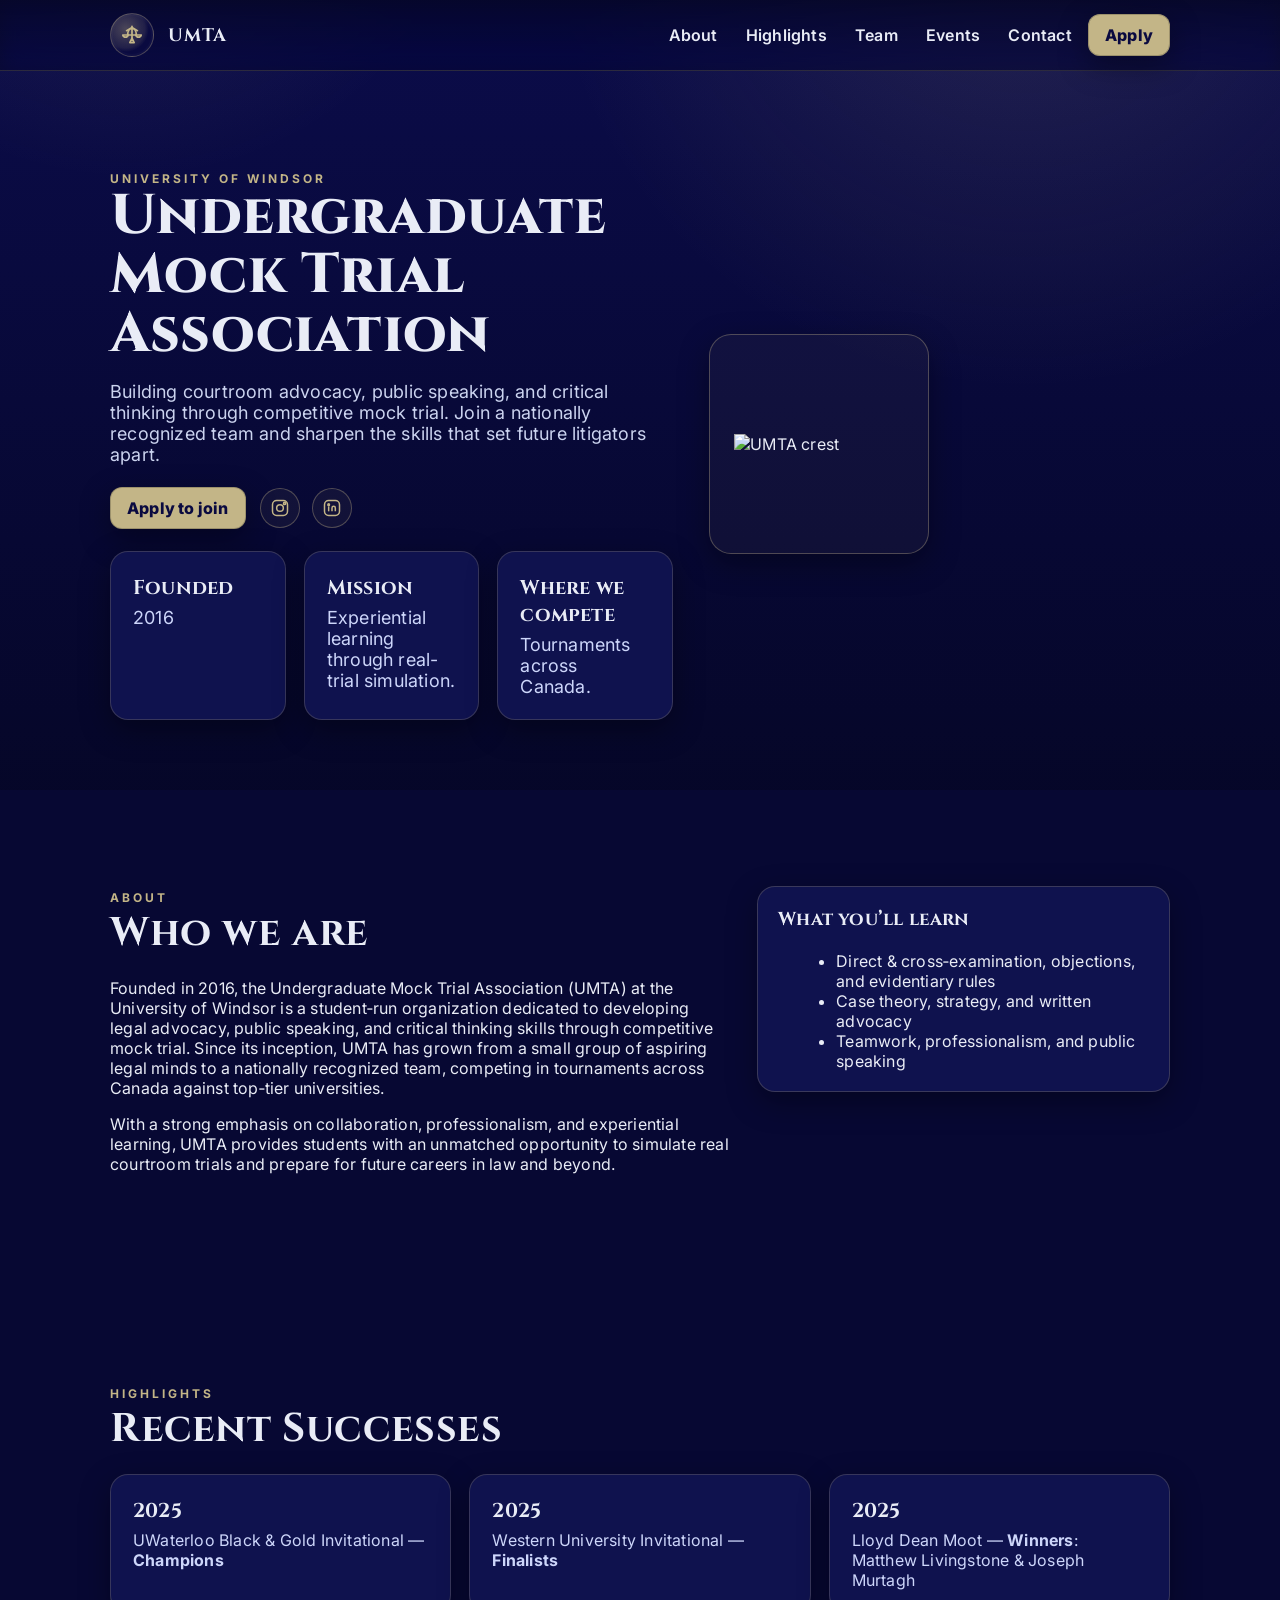
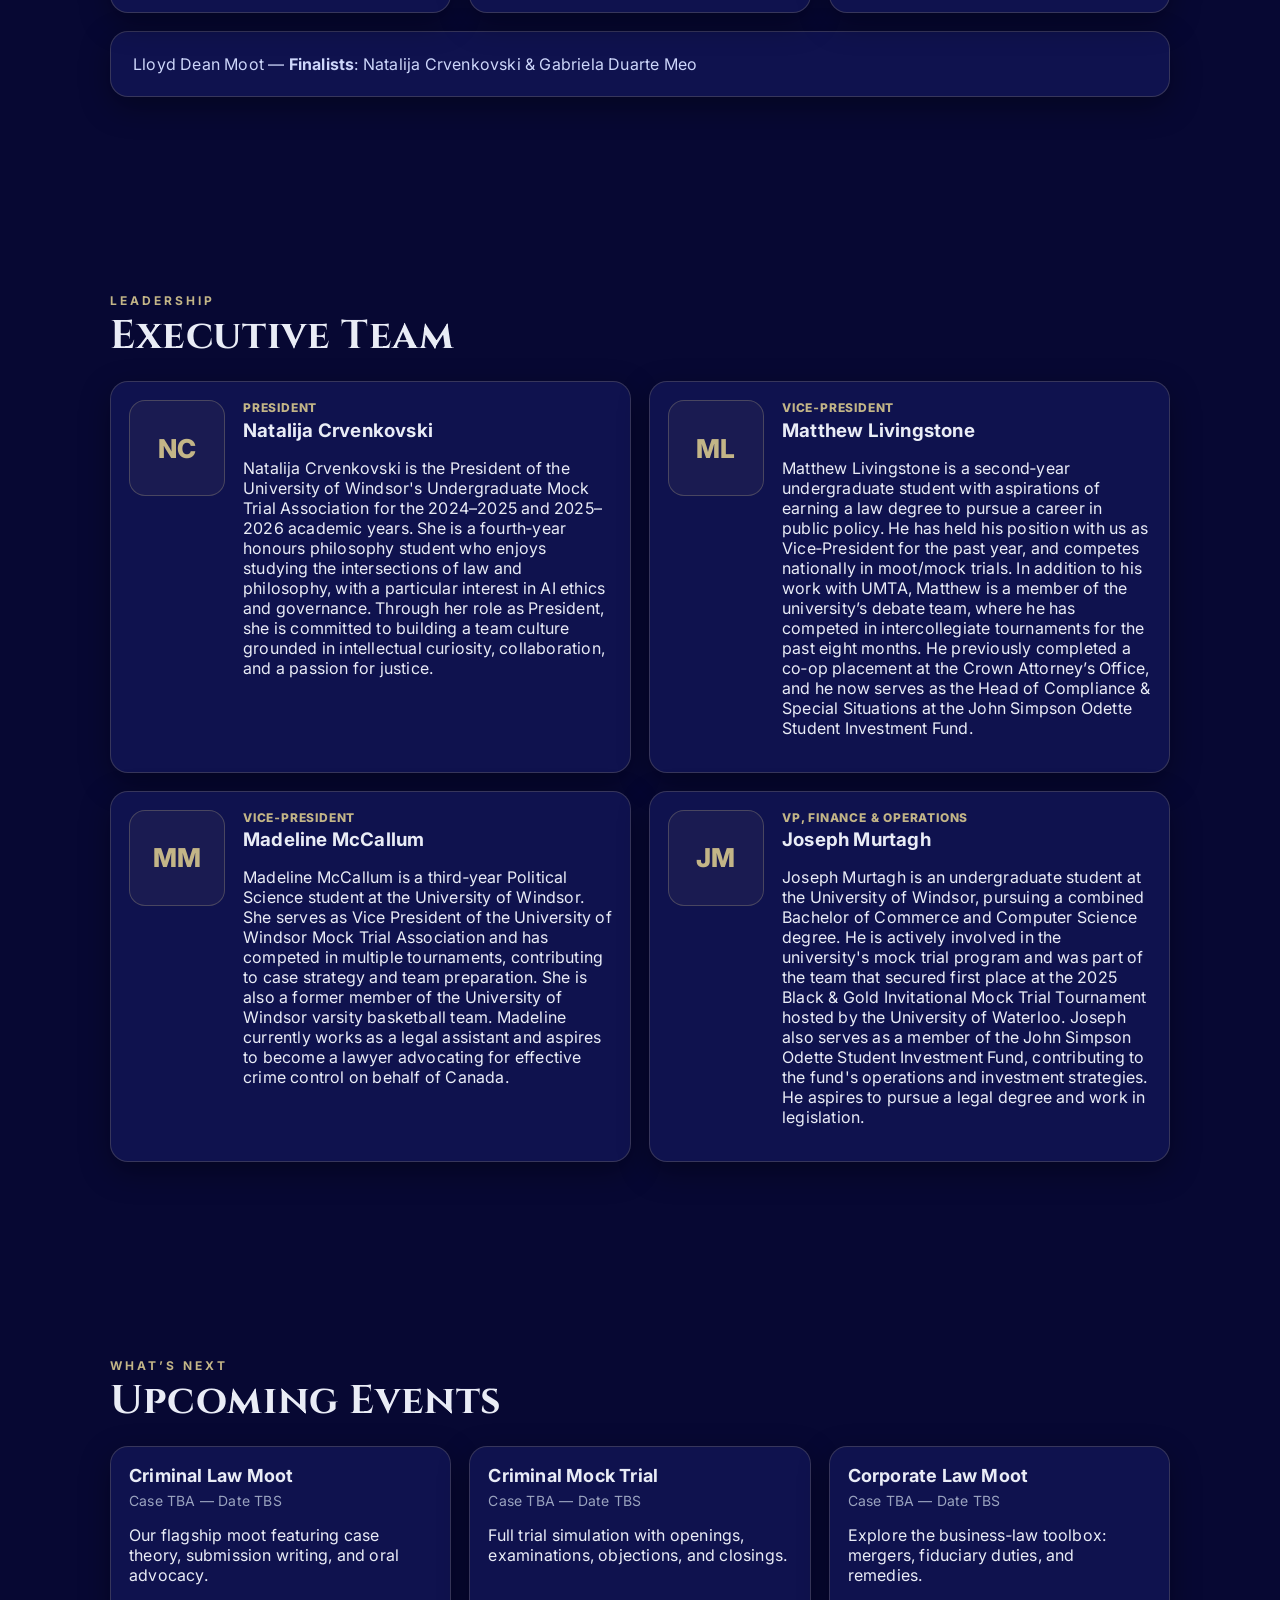
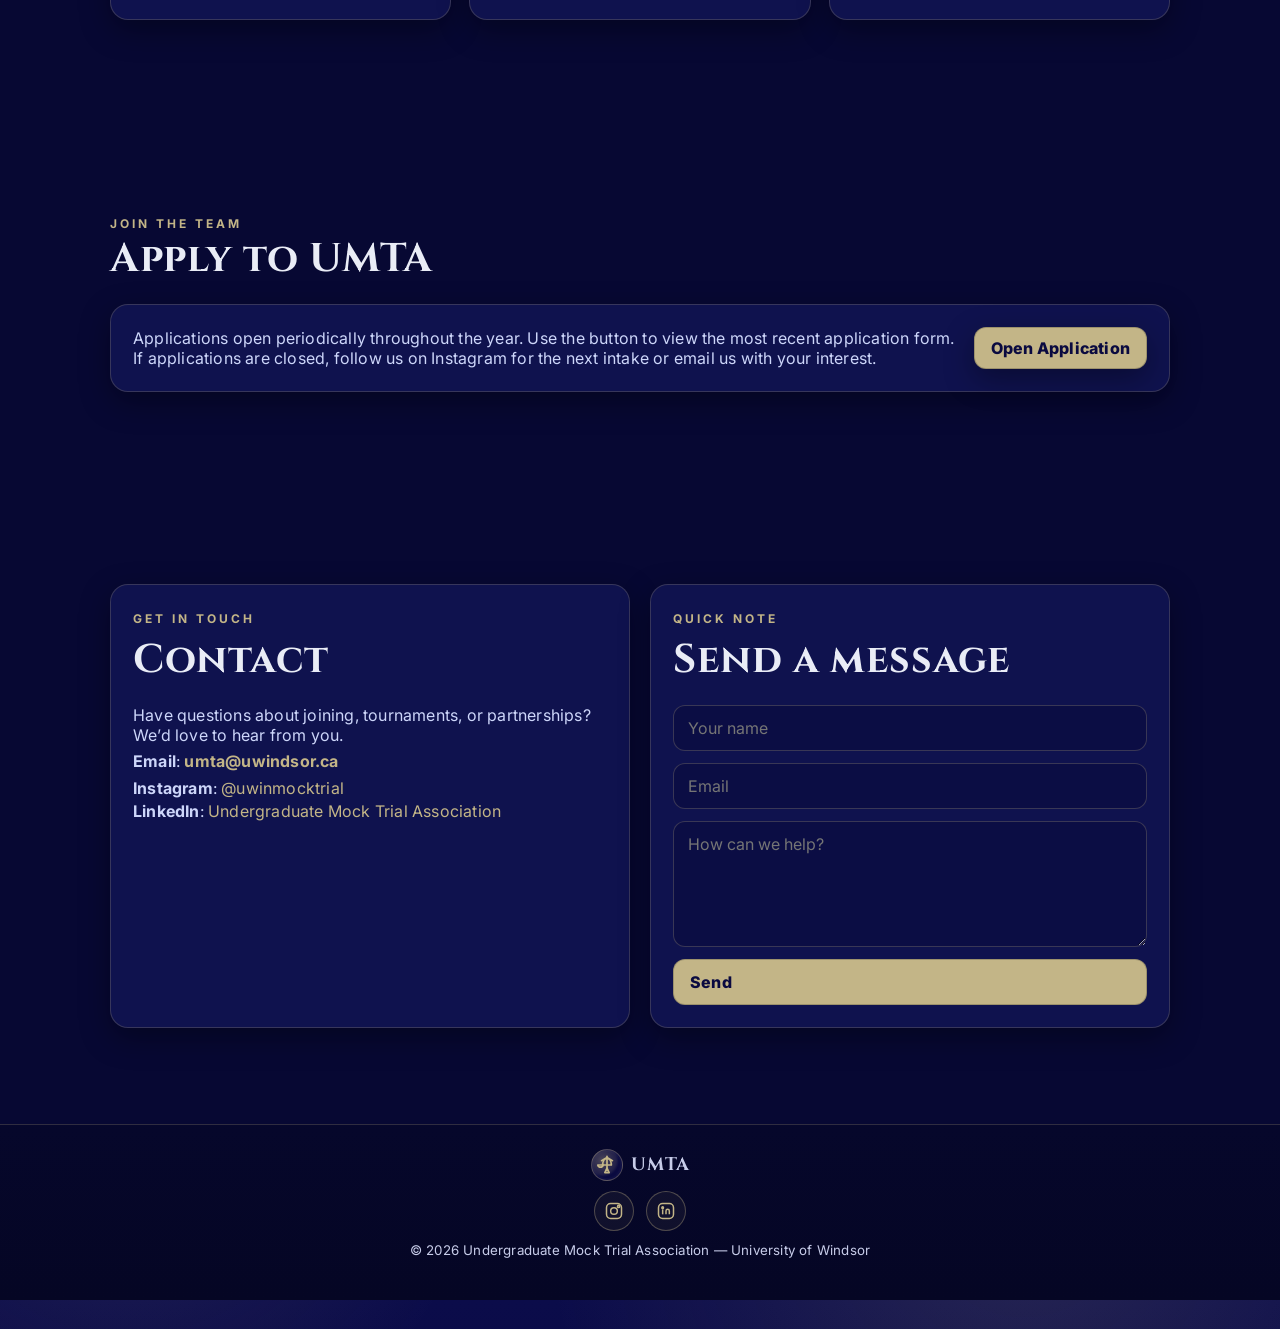
==== UMTA/umta-vercel-site/index.html @ 7da1a2df "Update index.html UPDATE UPDATE APPLICATION URL" ====
<!DOCTYPE html>
<html lang="en">
<head>
  <meta charset="utf-8" />
  <meta name="viewport" content="width=device-width, initial-scale=1" />
  <title>Undergraduate Mock Trial Association — University of Windsor</title>
  <meta name="description" content="UMTA at the University of Windsor — building courtroom advocacy, public speaking, and critical thinking through competitive mock trial." />
  <meta name="theme-color" content="#0a0a40" />
  <link rel="preconnect" href="https://fonts.googleapis.com">
  <link rel="preconnect" href="https://fonts.gstatic.com" crossorigin>
  <link href="https://fonts.googleapis.com/css2?family=Cinzel:wght@400..800&family=Inter:wght@300;400;500;600;700;800&display=swap" rel="stylesheet">
  <style>
    :root{
      --primary: #0a0a40; /* navy */
      --accent:  #c3b587; /* gold */
      --ink: #e9ecf6;     /* near-white text */
      --muted: #9aa3bf;   /* soft slate */
      --card: #0f124e;    /* deep navy for cards */
      --ring: rgba(195,181,135,.45);
      --shadow: 0 10px 30px rgba(0,0,0,.35);
      --radius: 18px;
    }
    *{box-sizing:border-box}
    html,body{height:100%;}
    body{
      margin:0; color:var(--ink); background: radial-gradient(1200px 1200px at 80% -10%, rgba(195,181,135,.15), transparent 40%),
      radial-gradient(800px 800px at 10% -20%, rgba(195,181,135,.12), transparent 45%),
      linear-gradient(180deg, #0b0c4a 0%, #070833 60%, #050624 100%);
      font-family: Inter, system-ui, -apple-system, Segoe UI, Roboto, Helvetica, Arial, "Apple Color Emoji", "Segoe UI Emoji";
      letter-spacing: .2px;
    }
    /* ------ Layout ------ */
    .container{max-width:1100px;margin:0 auto;padding:0 20px}
    .section{padding:96px 0;position:relative}
    .section h2{font-family:Cinzel, serif; font-weight:700; letter-spacing:.6px; margin:0 0 18px; font-size:clamp(28px, 3.2vw, 40px)}
    .eyebrow{color:var(--accent); text-transform:uppercase; letter-spacing:3px; font-size:12px; font-weight:700}

    /* ------ Header ------ */
    header{position:sticky; top:0; z-index:40; backdrop-filter:saturate(180%) blur(10px);
      background:linear-gradient(180deg, rgba(5,6,36,.88), rgba(5,6,36,.60)); border-bottom:1px solid rgba(195,181,135,.2)}
    .nav{display:flex; align-items:center; justify-content:space-between; height:70px}
    .brand{display:flex; align-items:center; gap:14px; text-decoration:none; color:var(--ink)}
    .brand .crest{width:44px;height:44px;border-radius:999px;display:grid;place-items:center; background:radial-gradient(circle at 35% 35%, rgba(195,181,135,.35), rgba(195,181,135,.12) 50%, transparent 60%), var(--primary); border:1px solid rgba(195,181,135,.35); box-shadow:inset 0 0 0 2px rgba(255,255,255,.02)}
    .brand .crest svg{width:26px;height:26px}
    .brand b{font-family:Cinzel, serif; font-size:18px; letter-spacing:1px}
    nav a{color:var(--ink); text-decoration:none; padding:10px 12px; border-radius:10px; font-weight:600}
    nav a:hover{background:rgba(195,181,135,.10)}
    .cta{background:var(--accent); color:#0a0a40; padding:10px 16px; border-radius:12px; font-weight:800; box-shadow:var(--shadow); border:1px solid rgba(0,0,0,.2)}
    .cta:hover{filter:brightness(1.05)}

    /* ------ Hero ------ */
    .hero{padding:96px 0 70px; position:relative; overflow:hidden}
    .hero .grid{display:grid; grid-template-columns: 1.1fr .9fr; gap:36px; align-items:center}
    .hero h1{font-family:Cinzel, serif; font-weight:800; line-height:1.05; font-size:clamp(34px, 5vw, 56px); margin:0 0 10px}
    .hero p{color:#cbd3ef; font-size:18px}
    .hero .actions{display:flex; gap:14px; margin-top:22px; flex-wrap:wrap}
    .hero .badge{display:inline-flex; align-items:center; gap:10px; padding:8px 12px; border:1px solid rgba(195,181,135,.35); border-radius:999px; background:rgba(195,181,135,.06)}
    .hero .logo{width:220px; aspect-ratio:1/1; border-radius:22px; border:1px solid rgba(195,181,135,.35); background:rgba(195,181,135,.05); display:grid;place-items:center; box-shadow:var(--shadow)}
    .hero .logo img{width:78%; height:auto; display:block}

    /* ------ Cards / Utilities ------ */
    .cards{display:grid; grid-template-columns:repeat(3,1fr); gap:18px}
    .card{background: var(--card); border:1px solid rgba(195,181,135,.22); border-radius:var(--radius); padding:22px; box-shadow: var(--shadow);}
    .card h3{font-family:Cinzel, serif; margin:0 0 6px; font-size:20px}
    .card p{margin:0; color:#cdd6fa}

    /* ------ About ------ */
    .about{display:grid; grid-template-columns:1.2fr .8fr; gap:28px; align-items:start}
    .about .panel{background: var(--card); border:1px solid rgba(195,181,135,.24); border-radius:var(--radius); padding:20px; box-shadow: var(--shadow);}
    .about ul{margin:12px 0 0 18px}

    /* ------ Team ------ */
    .team-grid{display:grid; grid-template-columns:repeat(2, 1fr); gap:18px}
    .person{display:grid; grid-template-columns:96px 1fr; gap:18px; background: var(--card); border:1px solid rgba(195,181,135,.22); border-radius:var(--radius); padding:18px; box-shadow: var(--shadow);}
    .avatar{width:96px;height:96px;border-radius:16px; display:grid; place-items:center; background:rgba(195,181,135,.06); border:1px solid rgba(195,181,135,.28)}
    .avatar span{font-weight:800; font-size:26px; color:var(--accent)}
    .role{color:var(--accent); font-weight:800; letter-spacing:.8px; text-transform:uppercase; font-size:12px}

    /* ------ Events ------ */
    .events-grid{display:grid; grid-template-columns:repeat(3,1fr); gap:18px}
    .event{border:1px solid rgba(195,181,135,.22); border-radius:var(--radius); padding:18px; background: var(--card); box-shadow: var(--shadow);}
    .event h4{margin:0 0 6px; font-size:18px}
    .event .when{color:var(--muted); font-size:14px}

    /* ------ Contact / Footer ------ */
    .contact-card{display:grid; grid-template-columns: 1fr 1fr; gap:20px}
    form{display:grid; gap:12px}
    input, textarea{background:#0b0d44; color:var(--ink); border:1px solid rgba(195,181,135,.25); border-radius:12px; padding:12px 14px; font:inherit}
    input:focus, textarea:focus{outline:none; box-shadow:0 0 0 4px var(--ring)}
    button{all:unset; display:inline-block; padding:12px 16px; background:var(--accent); color:#0a0a40; border-radius:12px; font-weight:800; cursor:pointer; border:1px solid rgba(0,0,0,.2)}
    button:hover{filter:brightness(1.07)}

    footer{border-top:1px solid rgba(195,181,135,.22); padding:24px 0 70px; color:#c7cce9; text-align:center}

    /* ------ Helpers ------ */
    .fade-in{opacity:0; transform:translateY(10px); transition:.7s ease}
    .fade-in.show{opacity:1; transform:none}

    /* ------ Responsive ------ */
    @media (max-width: 980px){
      .hero .grid{grid-template-columns:1fr}
      .about{grid-template-columns:1fr}
      .cards{grid-template-columns:1fr}
      .team-grid{grid-template-columns:1fr}
      .events-grid{grid-template-columns:1fr}
      .contact-card{grid-template-columns:1fr}
    }
    /* --- Section background unification to prevent banding behind headings --- */
    .section{scroll-margin-top:90px}
    .section::before{content:""; position:absolute; inset:0; background:#070833; opacity:1}
    .section > .container{position:relative; z-index:1}
  /* Global link style (avoid default blue) */
    a{ color: var(--accent); text-decoration:none }
    a:hover{ text-decoration:underline; text-decoration-color: rgba(195,181,135,.6) }
    /* Social icons */
    .social{ display:flex; gap:12px; align-items:center }
    .social .icon{ width:40px; height:40px; border-radius:999px; display:grid; place-items:center; border:1px solid rgba(195,181,135,.35); background:rgba(195,181,135,.06); color: var(--accent) }
    .social .icon:hover{ background:rgba(195,181,135,.12) }
    .social .icon svg{ width:20px; height:20px; stroke:var(--accent); fill:none; stroke-width:1.8 }
</style>
</head>
<body>
  <!-- Header -->
  <header>
    <div class="container nav">
      <a class="brand" href="#home" aria-label="UMTA home">
        <div class="crest" aria-hidden="true">
          <!-- Minimal inline mark -->
          <svg viewBox="0 0 24 24" fill="none" stroke="var(--accent)" stroke-width="1.6" stroke-linecap="round" stroke-linejoin="round" role="img" aria-label="Scales of justice">
            <path d="M12 4v11m0-9c4 0 4 6 4 6H8s0-6 4-6Z" fill="none"/>
            <path d="M6 14c1.2 0 2.2-.8 2.5-2H3.5c.3 1.2 1.3 2 2.5 2Zm12 0c1.2 0 2.2-.8 2.5-2h-5c.3 1.2 1.3 2 2.5 2Z"/>
            <path d="M7 8l5-3 5 3M12 15l-2 4h4l-2-4Z"/>
          </svg>
        </div>
        <b>UMTA</b>
      </a>
      <nav aria-label="Primary navigation">
        <a href="#about">About</a>
        <a href="#highlights">Highlights</a>
        <a href="#team">Team</a>
        <a href="#events">Events</a>
        <a href="#contact">Contact</a>
        <a class="cta" href="#apply">Apply</a>
      </nav>
    </div>
  </header>

  <!-- Hero -->
  <main id="home" class="hero">
    <div class="container grid">
      <div>
        <span class="eyebrow">University of Windsor</span>
        <h1>Undergraduate Mock Trial Association</h1>
        <p>Building courtroom advocacy, public speaking, and critical thinking through competitive mock trial. Join a nationally recognized team and sharpen the skills that set future litigators apart.</p>
        <div class="actions">
          <a class="cta" href="#apply">Apply to join</a>
          <div class="social" aria-label="UMTA social media">
            <a class="icon" href="https://www.instagram.com/uwinmocktrial?utm_source=ig_web_button_share_sheet&amp;igsh=MTA0eTN5YjE0anYzYw==" target="_blank" rel="noopener" aria-label="Instagram">
              <svg viewBox="0 0 24 24" aria-hidden="true"><rect x="3" y="3" width="18" height="18" rx="5"/><circle cx="12" cy="12" r="4"/><circle cx="17.5" cy="6.5" r="1.3"/></svg>
            </a>
            <a class="icon icon--li" href="https://www.linkedin.com/company/undergraduate-mock-trial-association/?viewAsMember=true" target="_blank" rel="noopener" aria-label="LinkedIn">
              <svg viewBox="0 0 24 24" aria-hidden="true" role="img">
                <rect x="3" y="3" width="18" height="18" rx="5"/>
                <circle cx="8" cy="8" r="1"/>
                <line x1="8" y1="10" x2="8" y2="16"/>
                <path d="M12 16v-4a2 2 0 0 1 4 0v4"/>
              </svg>
            </a>
          </div>
        </div>
        <div class="cards" style="margin-top:22px">
          <div class="card"><h3>Founded</h3><p>2016</p></div>
          <div class="card"><h3>Mission</h3><p>Experiential learning through real-trial simulation.</p></div>
          <div class="card"><h3>Where we compete</h3><p>Tournaments across Canada.</p></div>
        </div>
      </div>
      <div class="logo">
        <!-- Swap this placeholder with your official primary logo if desired -->
        <!-- Example: <img src="umta-logo.png" alt="UMTA crest"> -->
        <img alt="UMTA crest" img src="data:images/UMTAPrimaryLogo,%3Csvg xmlns='http://www.w3.org/2000/svg' viewBox='0 0 256 256'%3E%3Crect width='256' height='256' rx='28' fill='%230a0a40'/%3E%3Ccircle cx='128' cy='128' r='100' fill='none' stroke='%23c3b587' stroke-width='8'/%3E%3Ctext x='128' y='150' text-anchor='middle' font-family='Cinzel, serif' font-size='84' fill='%23c3b587'%3E⚖%3C/text%3E%3C/svg%3E"/>
      </div>
    </div>
  </main>

  <!-- About -->
  <section id="about" class="section">
    <div class="container about">
      <div>
        <span class="eyebrow">About</span>
        <h2>Who we are</h2>
        <p>Founded in 2016, the Undergraduate Mock Trial Association (UMTA) at the University of Windsor is a student‑run organization dedicated to developing legal advocacy, public speaking, and critical thinking skills through competitive mock trial. Since its inception, UMTA has grown from a small group of aspiring legal minds to a nationally recognized team, competing in tournaments across Canada against top‑tier universities.</p>
        <p>With a strong emphasis on collaboration, professionalism, and experiential learning, UMTA provides students with an unmatched opportunity to simulate real courtroom trials and prepare for future careers in law and beyond.</p>
      </div>
      <aside class="panel">
        <h3 style="font-family:Cinzel,serif;margin-top:0">What you’ll learn</h3>
        <ul>
          <li>Direct & cross‑examination, objections, and evidentiary rules</li>
          <li>Case theory, strategy, and written advocacy</li>
          <li>Teamwork, professionalism, and public speaking</li>
        </ul>
      </aside>
    </div>
  </section>

  <!-- Highlights -->
  <section id="highlights" class="section">
    <div class="container">
      <span class="eyebrow">Highlights</span>
      <h2>Recent Successes</h2>
      <div class="cards">
        <div class="card"><h3>2025</h3><p>UWaterloo Black & Gold Invitational — <b>Champions</b></p></div>
        <div class="card"><h3>2025</h3><p>Western University Invitational — <b>Finalists</b></p></div>
        <div class="card"><h3>2025</h3><p>Lloyd Dean Moot — <b>Winners</b>: Matthew Livingstone &amp; Joseph Murtagh</p></div>
      </div>
      <div class="card" style="margin-top:18px">
        <p style="margin:0">Lloyd Dean Moot — <b>Finalists</b>: Natalija Crvenkovski &amp; Gabriela Duarte Meo</p>
      </div>
    </div>
  </section>

  <!-- Team -->
  <section id="team" class="section">
    <div class="container">
      <span class="eyebrow">Leadership</span>
      <h2>Executive Team</h2>
      <div class="team-grid">
        <article class="person fade-in">
          <div class="avatar" aria-hidden="true"><span>NC</span></div>
          <div>
            <div class="role">President</div>
            <h3 style="margin:.2rem 0 .4rem">Natalija Crvenkovski</h3>
            <p>Natalija Crvenkovski is the President of the University of Windsor's Undergraduate Mock Trial Association for the 2024–2025 and 2025–2026 academic years. She is a fourth‑year honours philosophy student who enjoys studying the intersections of law and philosophy, with a particular interest in AI ethics and governance. Through her role as President, she is committed to building a team culture grounded in intellectual curiosity, collaboration, and a passion for justice.</p>
          </div>
        </article>

        <article class="person fade-in">
          <div class="avatar" aria-hidden="true"><span>ML</span></div>
          <div>
            <div class="role">Vice‑President</div>
            <h3 style="margin:.2rem 0 .4rem">Matthew Livingstone</h3>
            <p>Matthew Livingstone is a second‑year undergraduate student with aspirations of earning a law degree to pursue a career in public policy. He has held his position with us as Vice‑President for the past year, and competes nationally in moot/mock trials. In addition to his work with UMTA, Matthew is a member of the university’s debate team, where he has competed in intercollegiate tournaments for the past eight months. He previously completed a co‑op placement at the Crown Attorney’s Office, and he now serves as the Head of Compliance &amp; Special Situations at the John Simpson Odette Student Investment Fund.</p>
          </div>
        </article>

        <article class="person fade-in">
          <div class="avatar" aria-hidden="true"><span>MM</span></div>
          <div>
            <div class="role">Vice‑President</div>
            <h3 style="margin:.2rem 0 .4rem">Madeline McCallum</h3>
            <p>Madeline McCallum is a third‑year Political Science student at the University of Windsor. She serves as Vice President of the University of Windsor Mock Trial Association and has competed in multiple tournaments, contributing to case strategy and team preparation. She is also a former member of the University of Windsor varsity basketball team. Madeline currently works as a legal assistant and aspires to become a lawyer advocating for effective crime control on behalf of Canada.</p>
          </div>
        </article>

        <article class="person fade-in">
          <div class="avatar" aria-hidden="true"><span>JM</span></div>
          <div>
            <div class="role">VP, Finance &amp; Operations</div>
            <h3 style="margin:.2rem 0 .4rem">Joseph Murtagh</h3>
            <p>Joseph Murtagh is an undergraduate student at the University of Windsor, pursuing a combined Bachelor of Commerce and Computer Science degree. He is actively involved in the university's mock trial program and was part of the team that secured first place at the 2025 Black &amp; Gold Invitational Mock Trial Tournament hosted by the University of Waterloo. Joseph also serves as a member of the John Simpson Odette Student Investment Fund, contributing to the fund's operations and investment strategies. He aspires to pursue a legal degree and work in legislation.</p>
          </div>
        </article>
      </div>
    </div>
  </section>
    

  <!-- Events -->
  <section id="events" class="section">
    <div class="container">
      <span class="eyebrow">What’s next</span>
      <h2>Upcoming Events</h2>
      <div class="events-grid">
        <div class="event fade-in">
          <h4>Criminal Law Moot</h4>
          <div class="when">Case TBA — Date TBS</div>
          <p>Our flagship moot featuring case theory, submission writing, and oral advocacy.</p>
        </div>
        <div class="event fade-in">
          <h4>Criminal Mock Trial</h4>
          <div class="when">Case TBA — Date TBS</div>
          <p>Full trial simulation with openings, examinations, objections, and closings.</p>
        </div>
        <div class="event fade-in">
          <h4>Corporate Law Moot</h4>
          <div class="when">Case TBA — Date TBS</div>
          <p>Explore the business‑law toolbox: mergers, fiduciary duties, and remedies.</p>
        </div>
      </div>
    </div>
  </section>

  <!-- Apply -->
  <section id="apply" class="section">
    <div class="container">
      <span class="eyebrow">Join the team</span>
      <h2>Apply to UMTA</h2>
      <div class="card" style="display:grid; grid-template-columns: 1fr auto; gap:18px; align-items:center">
        <p style="margin:0">Applications open periodically throughout the year. Use the button to view the most recent application form. If applications are closed, follow us on Instagram for the next intake or email us with your interest.</p>
        <a class="cta" href="https://forms.office.com/r/MvbTHTd0xf" target="_blank" rel="noopener">Open Application</a>
      </div>
    </div>
  </section>

  <!-- Contact -->
  <section id="contact" class="section">
    <div class="container contact-card">
      <div class="card">
        <span class="eyebrow">Get in touch</span>
        <h2 style="margin-top:6px">Contact</h2>
        <p style="margin-top:0">Have questions about joining, tournaments, or partnerships? We’d love to hear from you.</p>
        <p style="margin:.4rem 0 0"><b>Email</b>: <a href="mailto:umta@uwindsor.ca" style="color:var(--accent); font-weight:700">umta@uwindsor.ca</a></p>
        <p style="margin:.4rem 0 0"><b>Instagram</b>: <a href="https://www.instagram.com/uwinmocktrial?utm_source=ig_web_button_share_sheet&amp;igsh=MTA0eTN5YjE0anYzYw==" target="_blank" rel="noopener">@uwinmocktrial</a></p>
        <p style="margin:.2rem 0 0"><b>LinkedIn</b>: <a href="https://www.linkedin.com/company/undergraduate-mock-trial-association/?viewAsMember=true" target="_blank" rel="noopener">Undergraduate Mock Trial Association</a></p>
      </div>
      <div class="card">
        <span class="eyebrow">Quick note</span>
        <h2 style="margin-top:6px">Send a message</h2>
        <form action="mailto:umta@uwindsor.ca" method="post" enctype="text/plain">
          <input required name="name" placeholder="Your name" />
          <input required name="email" placeholder="Email" type="email" />
          <textarea name="message" rows="5" placeholder="How can we help?"></textarea>
          <button type="submit">Send</button>
        </form>
      </div>
    </div>
  </section>

  <footer>
    <div class="container">
      <div style="display:flex; align-items:center; justify-content:center; gap:10px; margin-bottom:10px">
        <div class="brand" style="gap:8px; text-decoration:none; color:inherit">
          <div class="crest" aria-hidden="true" style="width:32px;height:32px"><svg viewBox="0 0 24 24" fill="none" stroke="var(--accent)" stroke-width="1.6" stroke-linecap="round" stroke-linejoin="round"><path d="M12 4v11m0-9c4 0 4 6 4 6H8s0-6 4-6Z"/><path d="M6 14c1.2 0 2.2-.8 2.5-2H3.5c.3 1.2 1.3 2 2.5 2Z"/><path d="M7 8l5-3 5 3M12 15l-2 4h4l-2-4Z"/></svg></div>
          <b>UMTA</b>
        </div>
      </div>
      <div class="social" style="justify-content:center; margin-bottom:8px">
        <a class="icon" href="https://www.instagram.com/uwinmocktrial?utm_source=ig_web_button_share_sheet&amp;igsh=MTA0eTN5YjE0anYzYw==" target="_blank" rel="noopener" aria-label="Instagram">
          <svg viewBox="0 0 24 24" aria-hidden="true"><rect x="3" y="3" width="18" height="18" rx="5"/><circle cx="12" cy="12" r="4"/><circle cx="17.5" cy="6.5" r="1.3"/></svg>
        </a>
        <a class="icon icon--li" href="https://www.linkedin.com/company/undergraduate-mock-trial-association/?viewAsMember=true" target="_blank" rel="noopener" aria-label="LinkedIn">
              <svg viewBox="0 0 24 24" aria-hidden="true" role="img">
                <rect x="3" y="3" width="18" height="18" rx="5"/>
                <circle cx="8" cy="8" r="1"/>
                <line x1="8" y1="10" x2="8" y2="16"/>
                <path d="M12 16v-4a2 2 0 0 1 4 0v4"/>
              </svg>
            </a>
      </div>
      <small>© <span id="year"></span> Undergraduate Mock Trial Association — University of Windsor</small>
    </div>
  </footer>

  <script>
    // reveal on scroll
    const observer = new IntersectionObserver((entries)=>{
      entries.forEach(e=>{ if(e.isIntersecting) e.target.classList.add('show'); })
    }, {threshold:.2});
    document.querySelectorAll('.fade-in').forEach(el=>observer.observe(el));
    // year
    document.getElementById('year').textContent = new Date().getFullYear();
  </script>
</body>
</html>
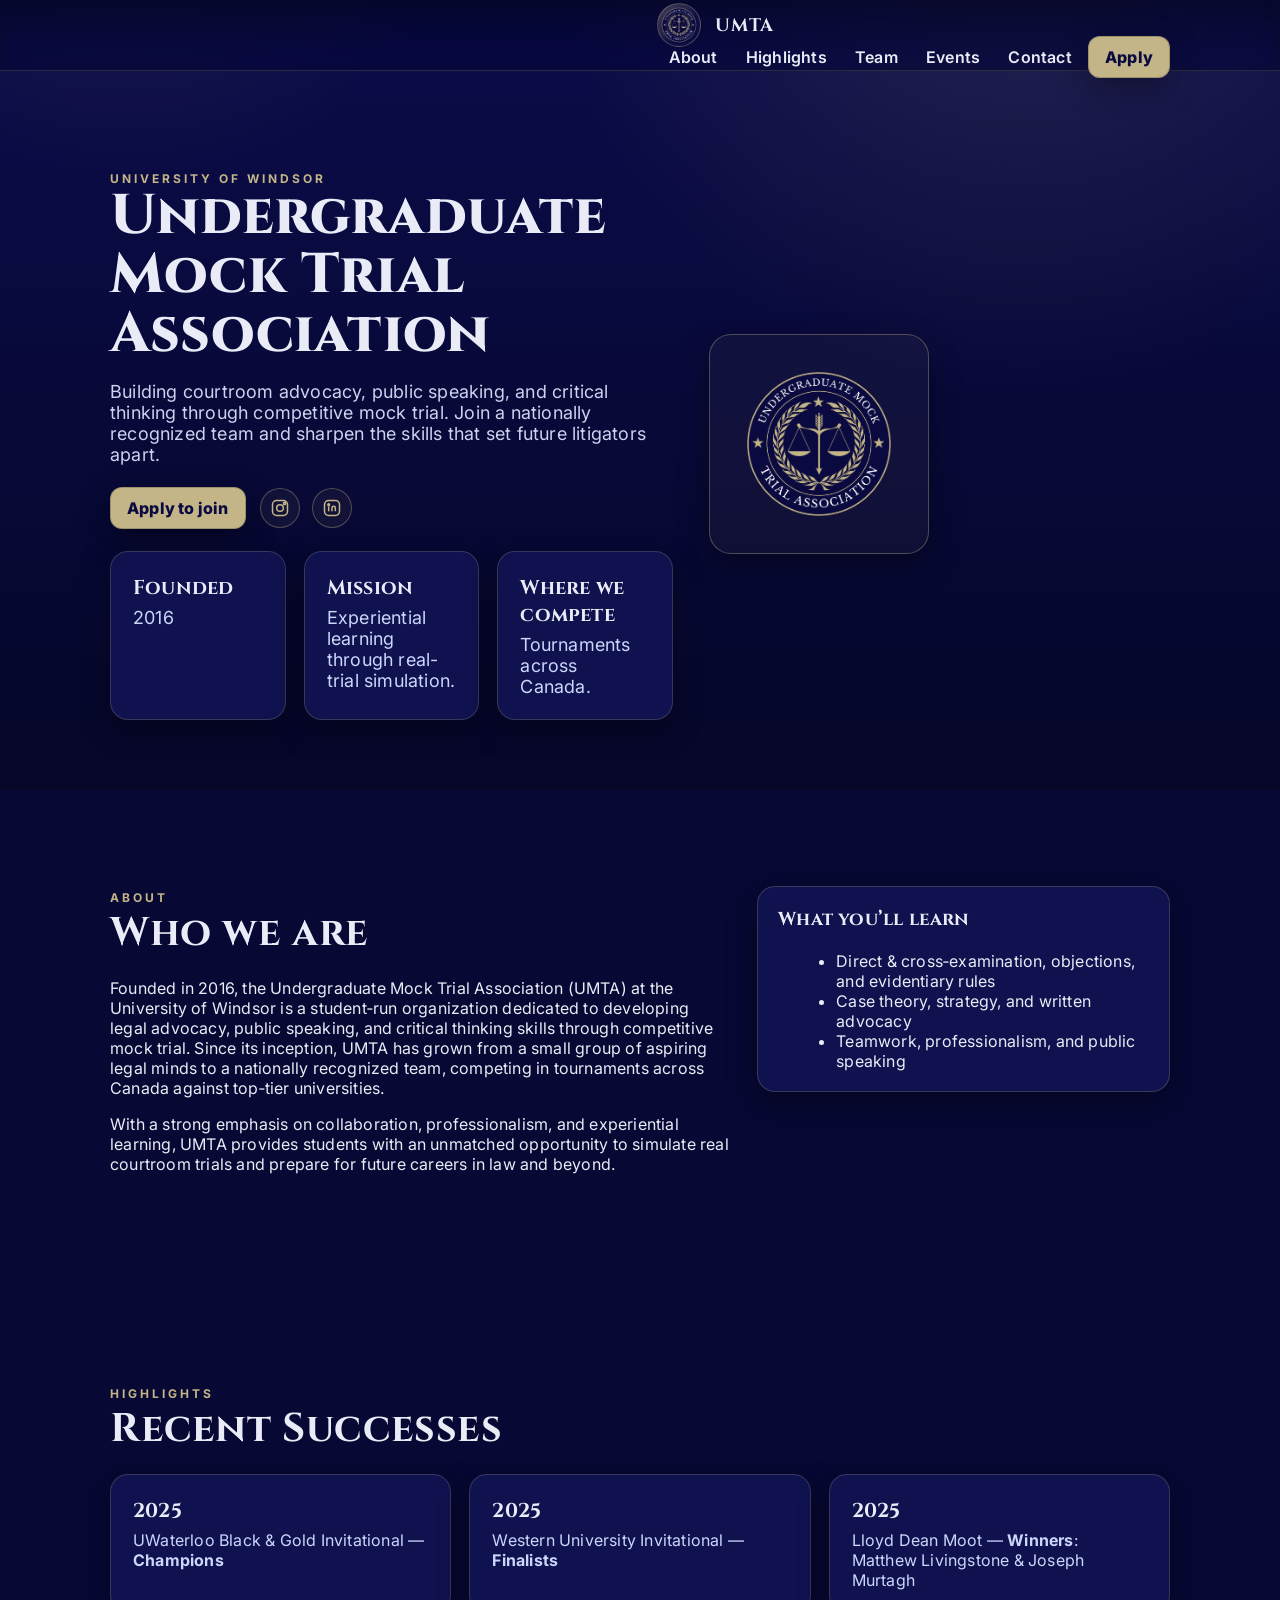
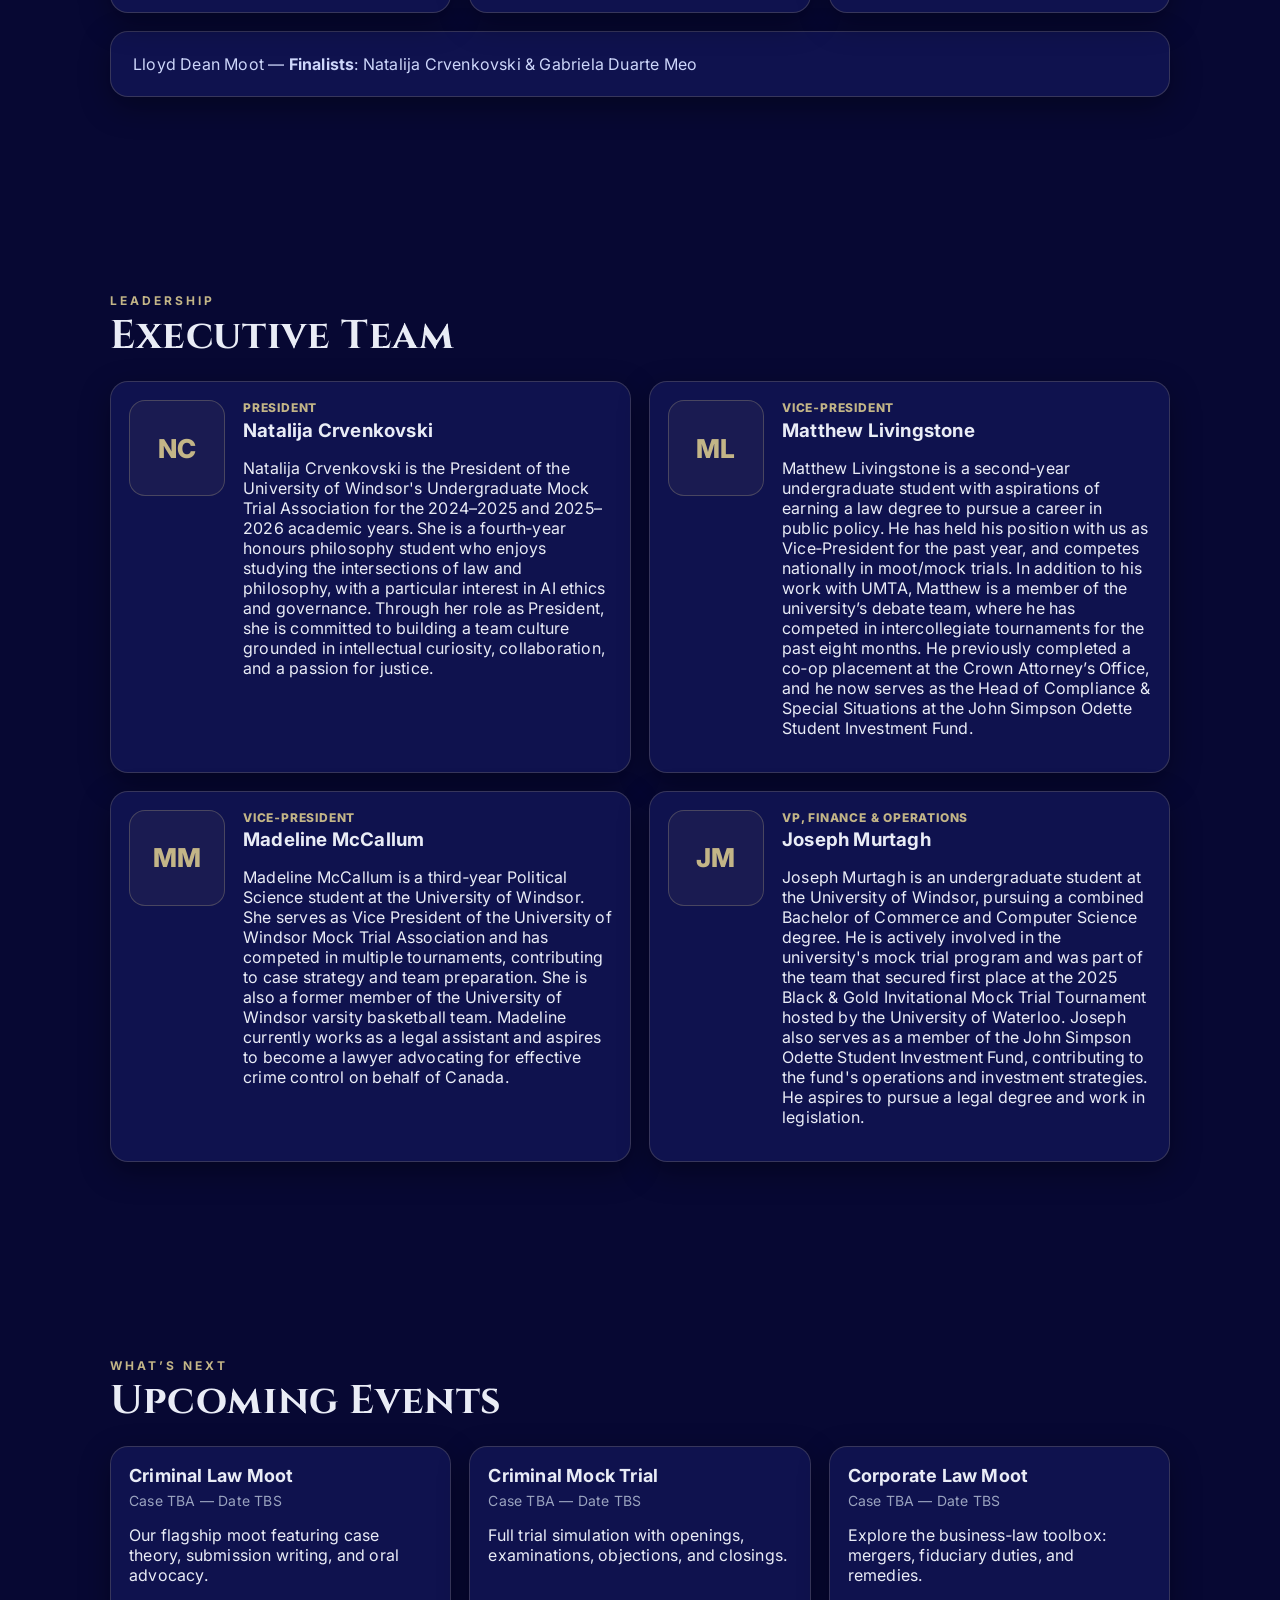
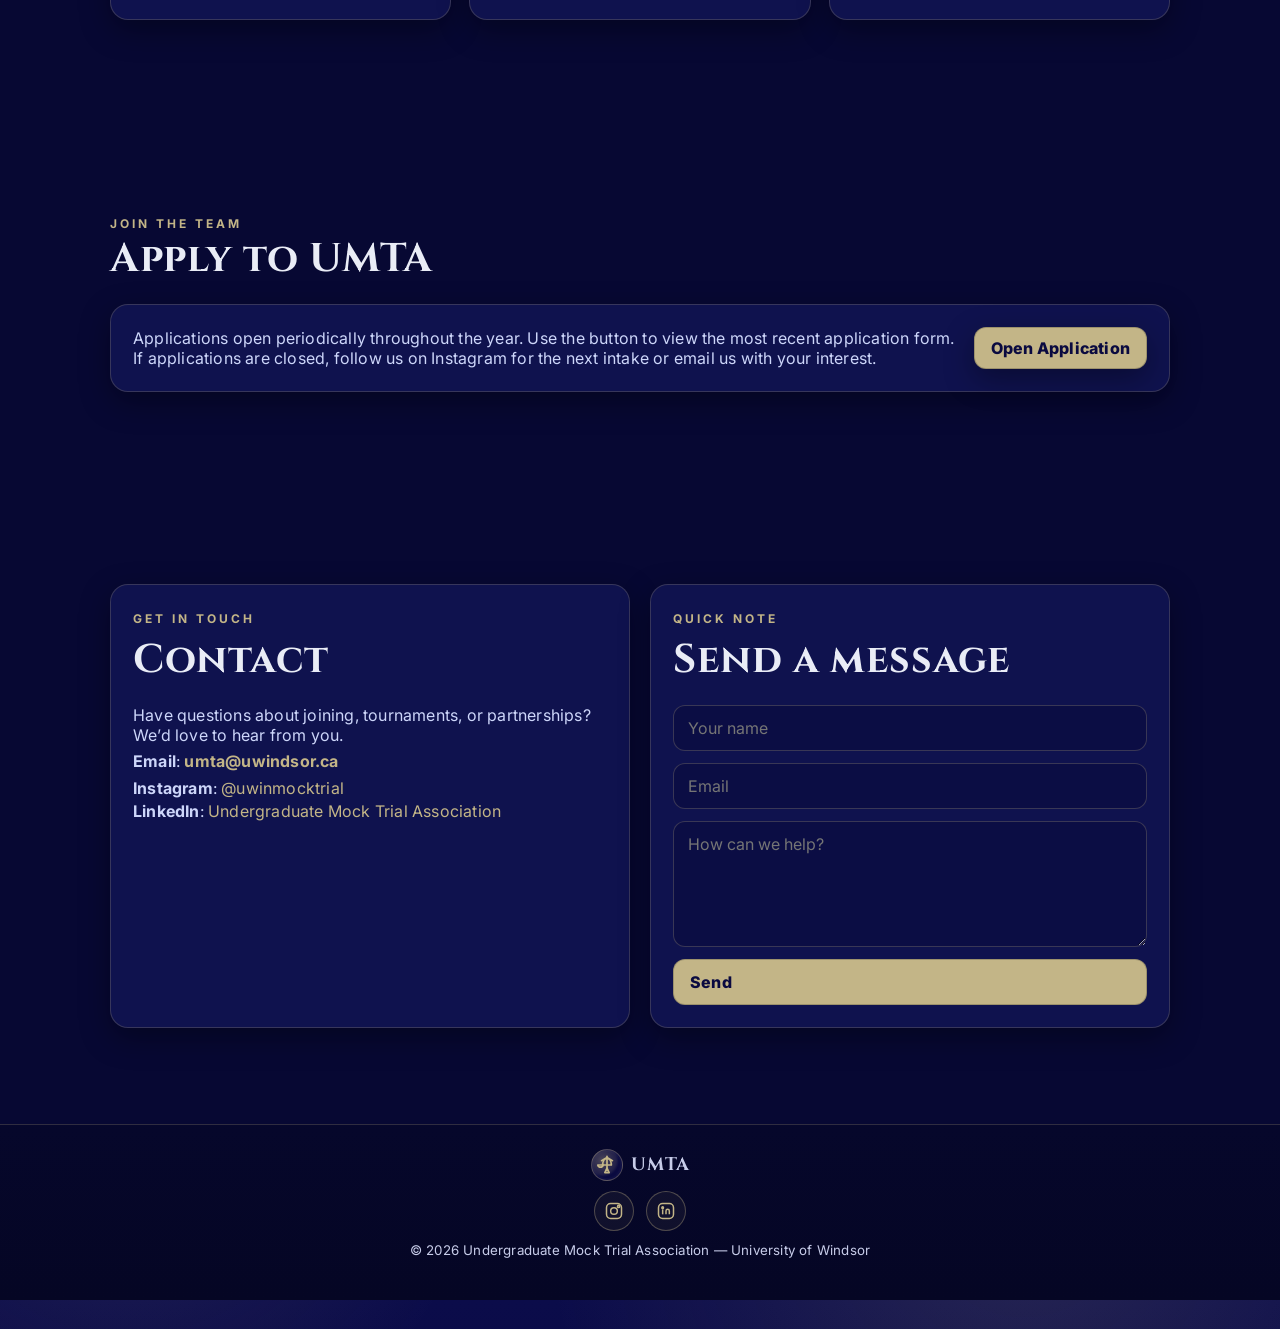
==== commit 87396ad9: "Header logo" ====
--- a/UMTA/umta-vercel-site/index.html
+++ b/UMTA/umta-vercel-site/index.html
@@ -125,12 +125,9 @@
     <div class="container nav">
       <a class="brand" href="#home" aria-label="UMTA home">
         <div class="crest" aria-hidden="true">
-          <!-- Minimal inline mark -->
-          <svg viewBox="0 0 24 24" fill="none" stroke="var(--accent)" stroke-width="1.6" stroke-linecap="round" stroke-linejoin="round" role="img" aria-label="Scales of justice">
-            <path d="M12 4v11m0-9c4 0 4 6 4 6H8s0-6 4-6Z" fill="none"/>
-            <path d="M6 14c1.2 0 2.2-.8 2.5-2H3.5c.3 1.2 1.3 2 2.5 2Zm12 0c1.2 0 2.2-.8 2.5-2h-5c.3 1.2 1.3 2 2.5 2Z"/>
-            <path d="M7 8l5-3 5 3M12 15l-2 4h4l-2-4Z"/>
-          </svg>
+          <a class="brand" href="#home" aria-label="UMTA home">
+          <div class="crest" aria-hidden="true">
+        <img src="umta_logo.png" alt="UMTA Logo" height="40">
         </div>
         <b>UMTA</b>
       </a>
@@ -177,7 +174,7 @@
       <div class="logo">
         <!-- Swap this placeholder with your official primary logo if desired -->
         <!-- Example: <img src="umta-logo.png" alt="UMTA crest"> -->
-        <img alt="UMTA crest" img src="data:images/UMTAPrimaryLogo,%3Csvg xmlns='http://www.w3.org/2000/svg' viewBox='0 0 256 256'%3E%3Crect width='256' height='256' rx='28' fill='%230a0a40'/%3E%3Ccircle cx='128' cy='128' r='100' fill='none' stroke='%23c3b587' stroke-width='8'/%3E%3Ctext x='128' y='150' text-anchor='middle' font-family='Cinzel, serif' font-size='84' fill='%23c3b587'%3E⚖%3C/text%3E%3C/svg%3E"/>
+        <img alt="UMTA crest" img src="umta_logo.png"/>
       </div>
     </div>
   </main>
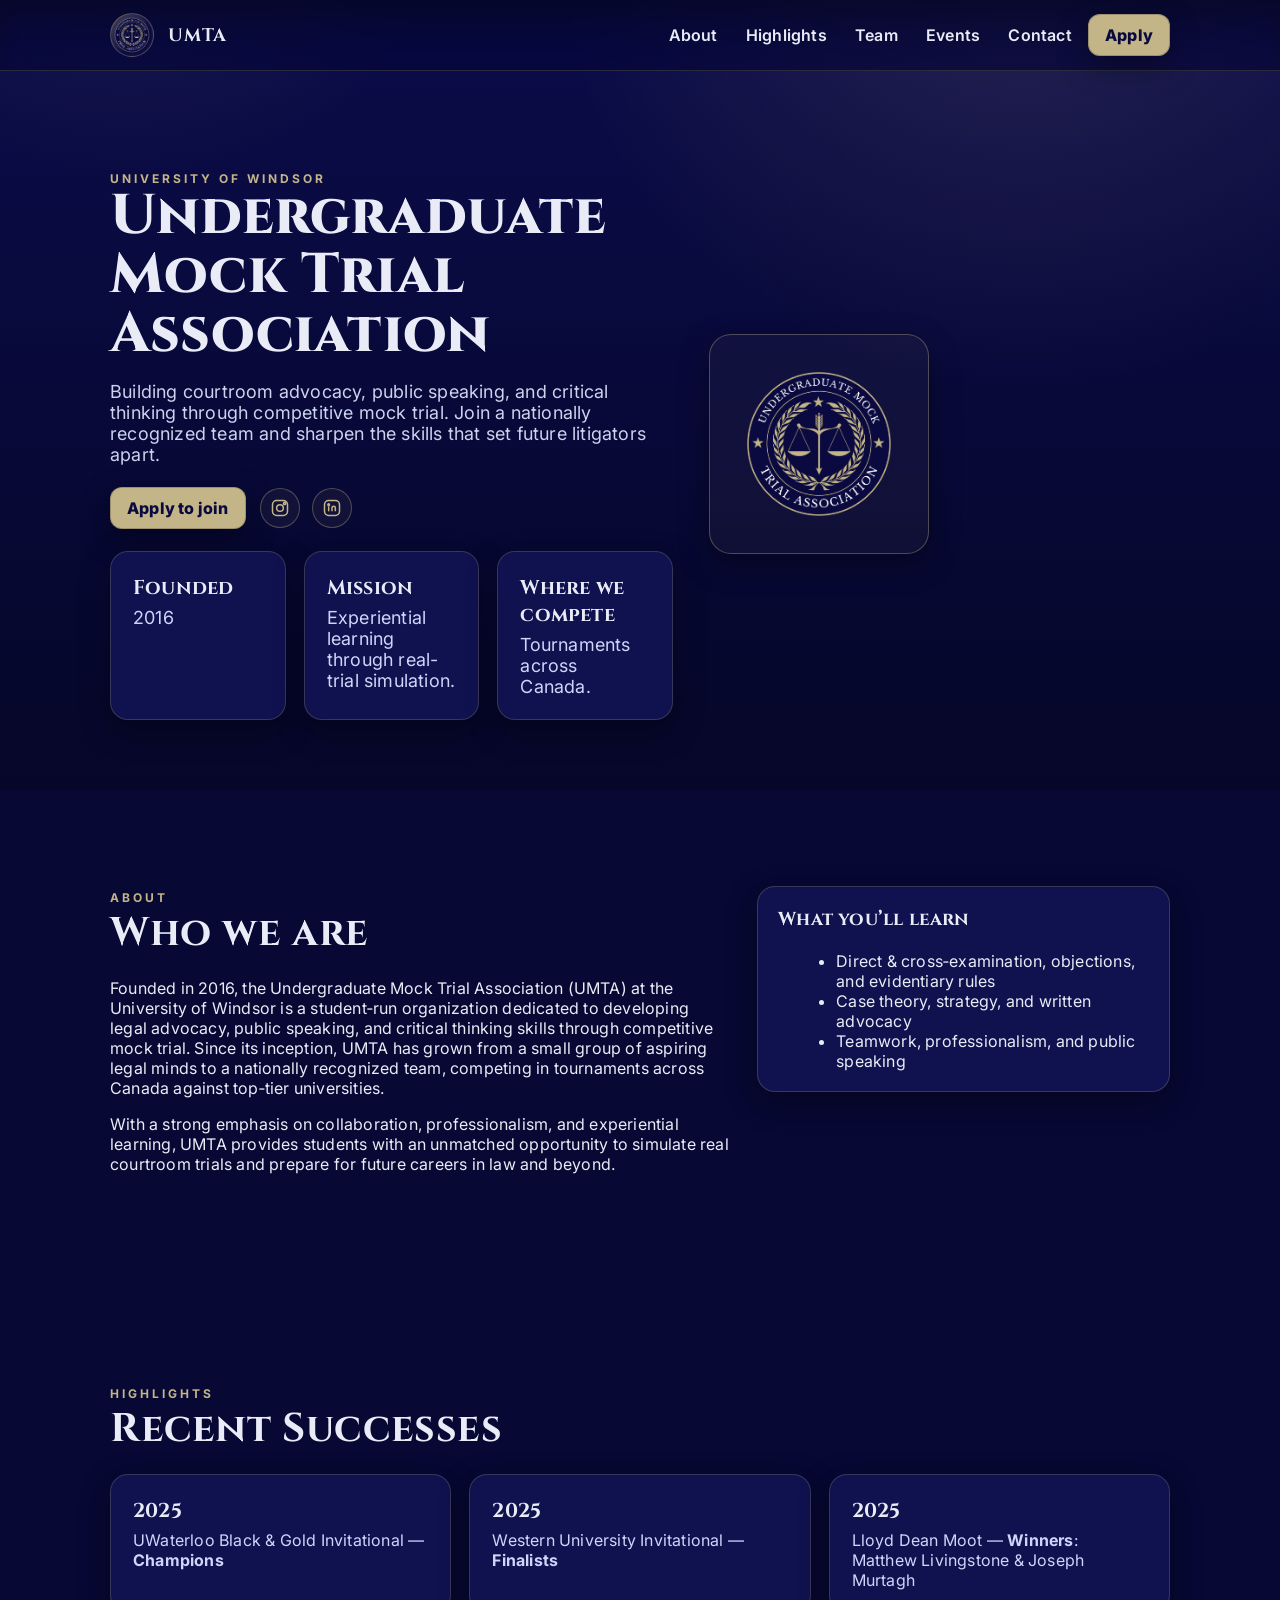
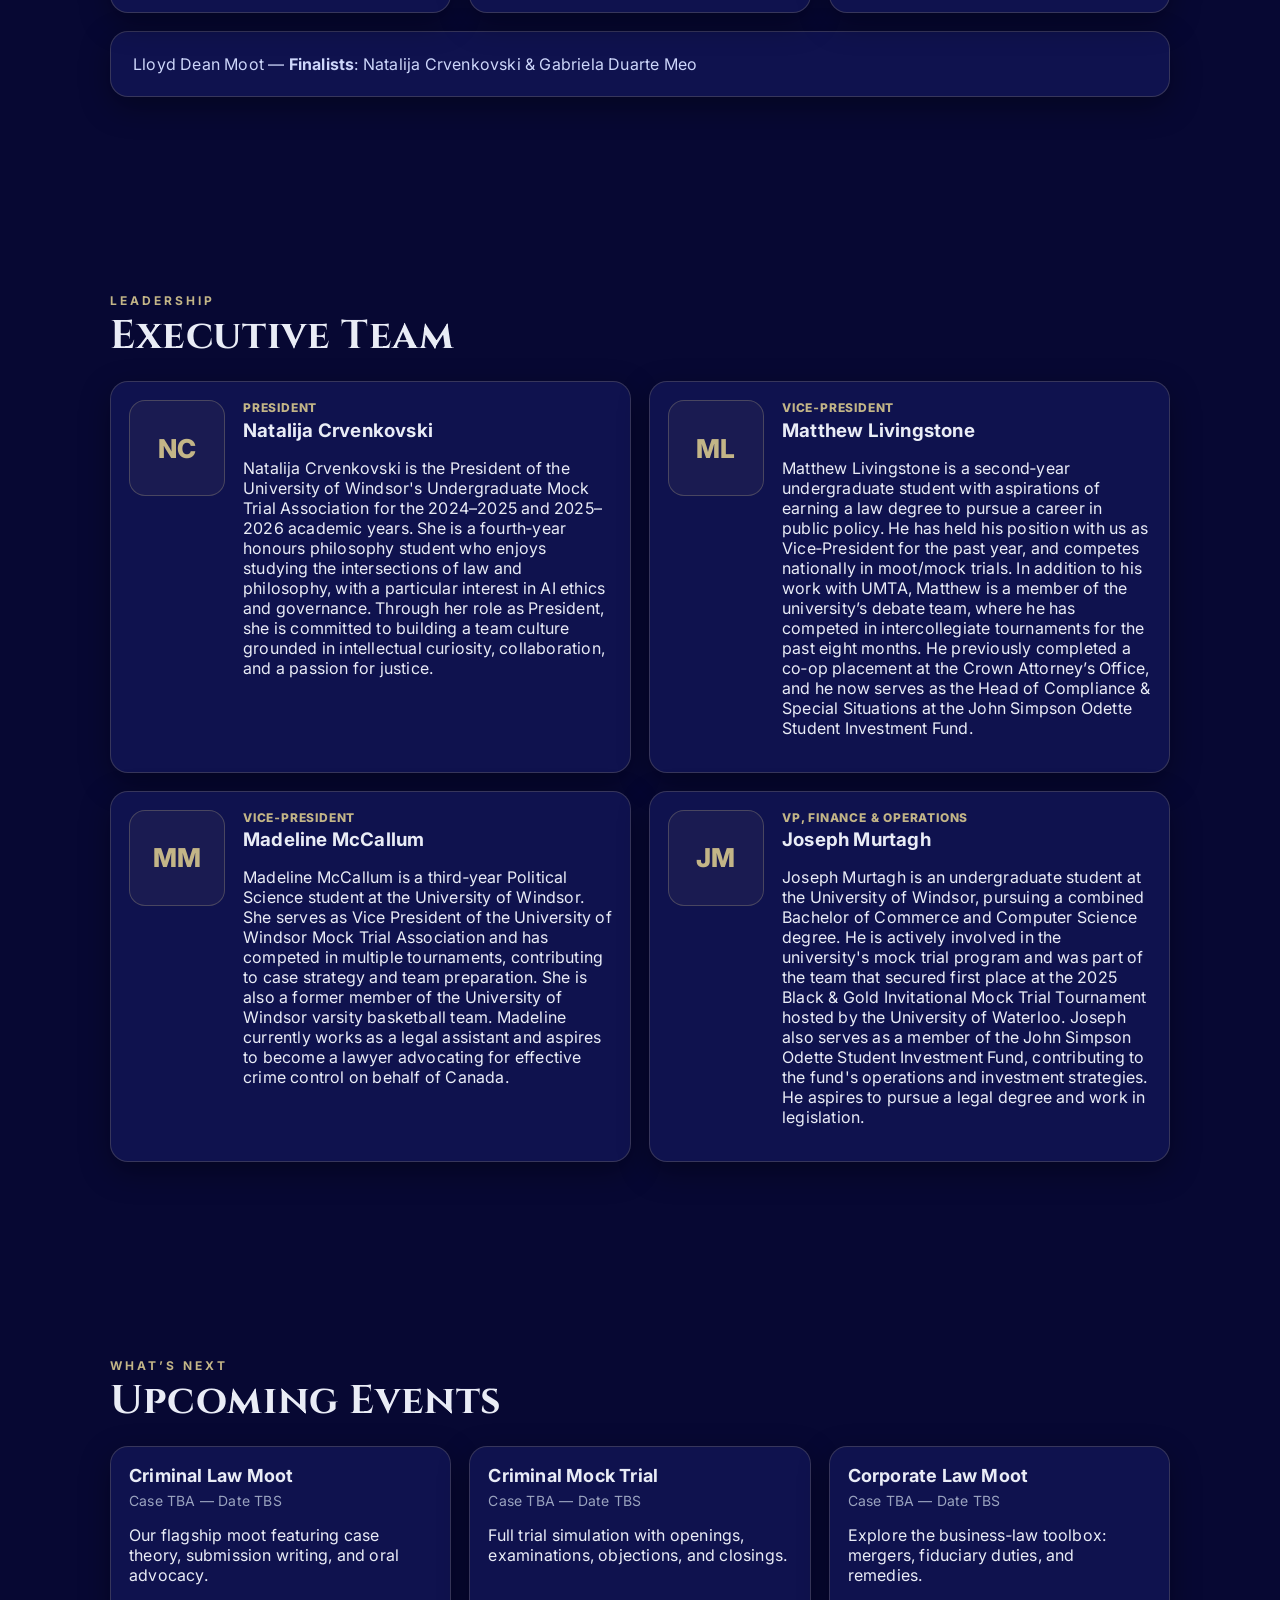
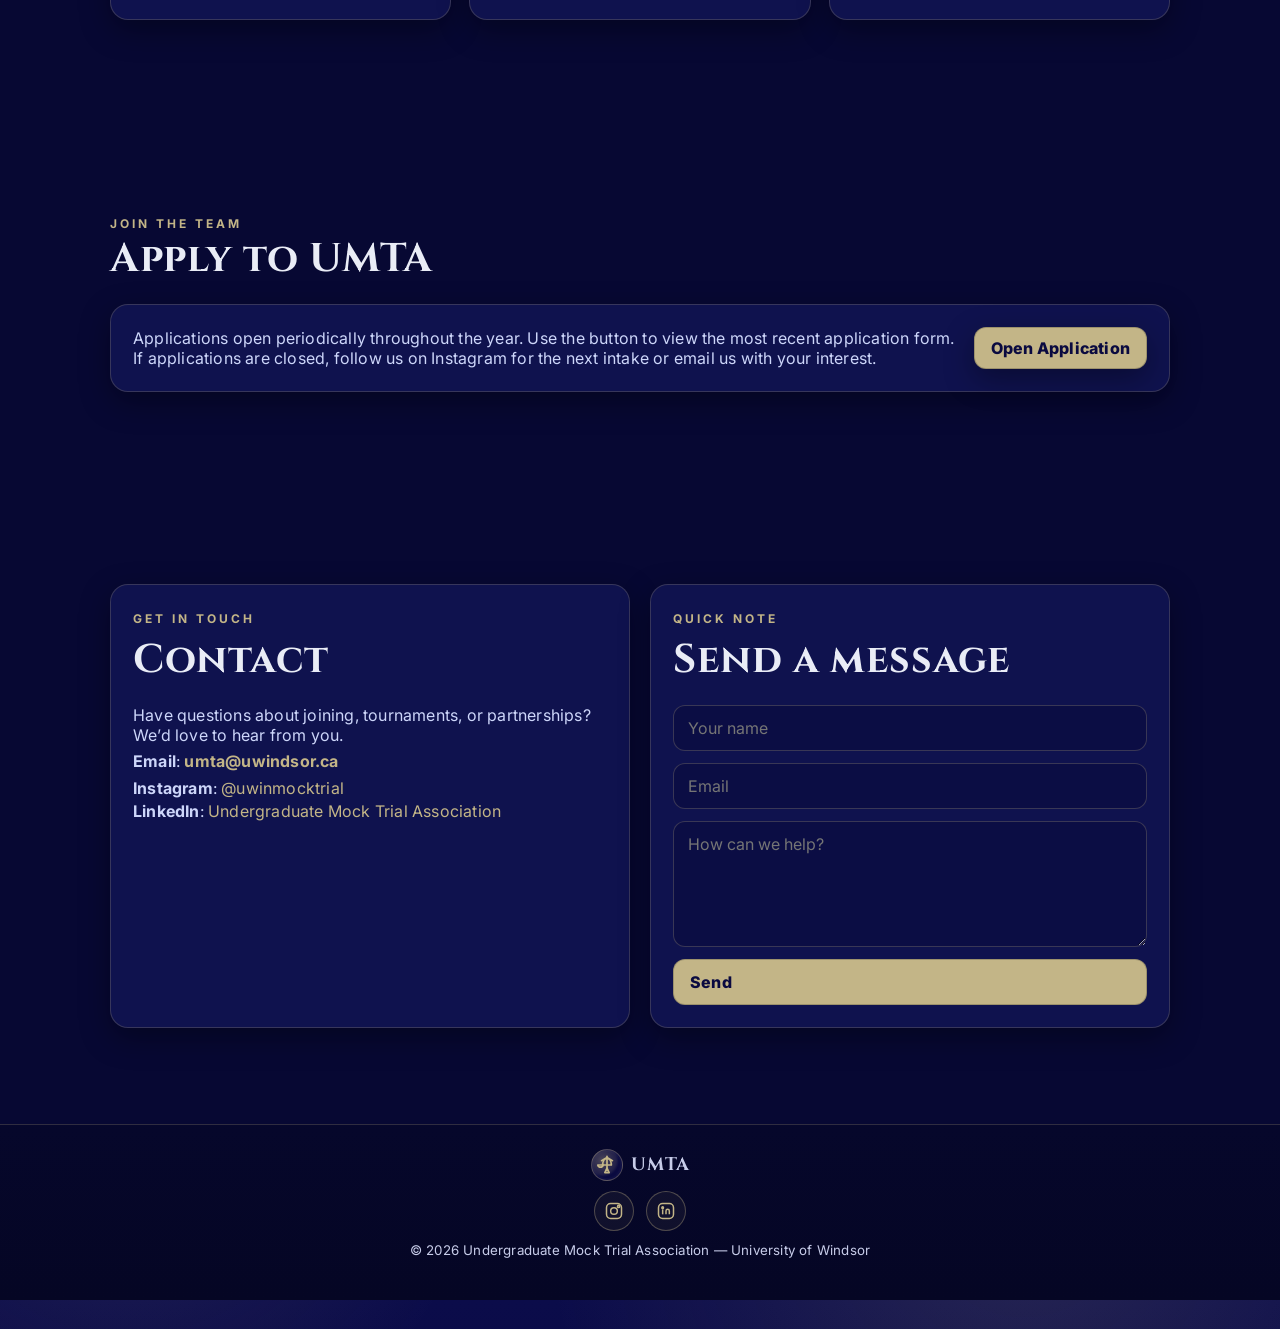
==== commit 8852ee0b: "Update header" ====
--- a/UMTA/umta-vercel-site/index.html
+++ b/UMTA/umta-vercel-site/index.html
@@ -121,26 +121,25 @@
 </head>
 <body>
   <!-- Header -->
-  <header>
-    <div class="container nav">
-      <a class="brand" href="#home" aria-label="UMTA home">
-        <div class="crest" aria-hidden="true">
-          <a class="brand" href="#home" aria-label="UMTA home">
-          <div class="crest" aria-hidden="true">
+<header>
+  <div class="container nav">
+    <a class="brand" href="#home" aria-label="UMTA home">
+      <div class="crest" aria-hidden="true">
         <img src="umta_logo.png" alt="UMTA Logo" height="40">
-        </div>
-        <b>UMTA</b>
-      </a>
-      <nav aria-label="Primary navigation">
-        <a href="#about">About</a>
-        <a href="#highlights">Highlights</a>
-        <a href="#team">Team</a>
-        <a href="#events">Events</a>
-        <a href="#contact">Contact</a>
-        <a class="cta" href="#apply">Apply</a>
-      </nav>
-    </div>
-  </header>
+      </div>
+      <b>UMTA</b>
+    </a>
+    <nav aria-label="Primary navigation">
+      <a href="#about">About</a>
+      <a href="#highlights">Highlights</a>
+      <a href="#team">Team</a>
+      <a href="#events">Events</a>
+      <a href="#contact">Contact</a>
+      <a class="cta" href="#apply">Apply</a>
+    </nav>
+  </div>
+</header>
+
 
   <!-- Hero -->
   <main id="home" class="hero">
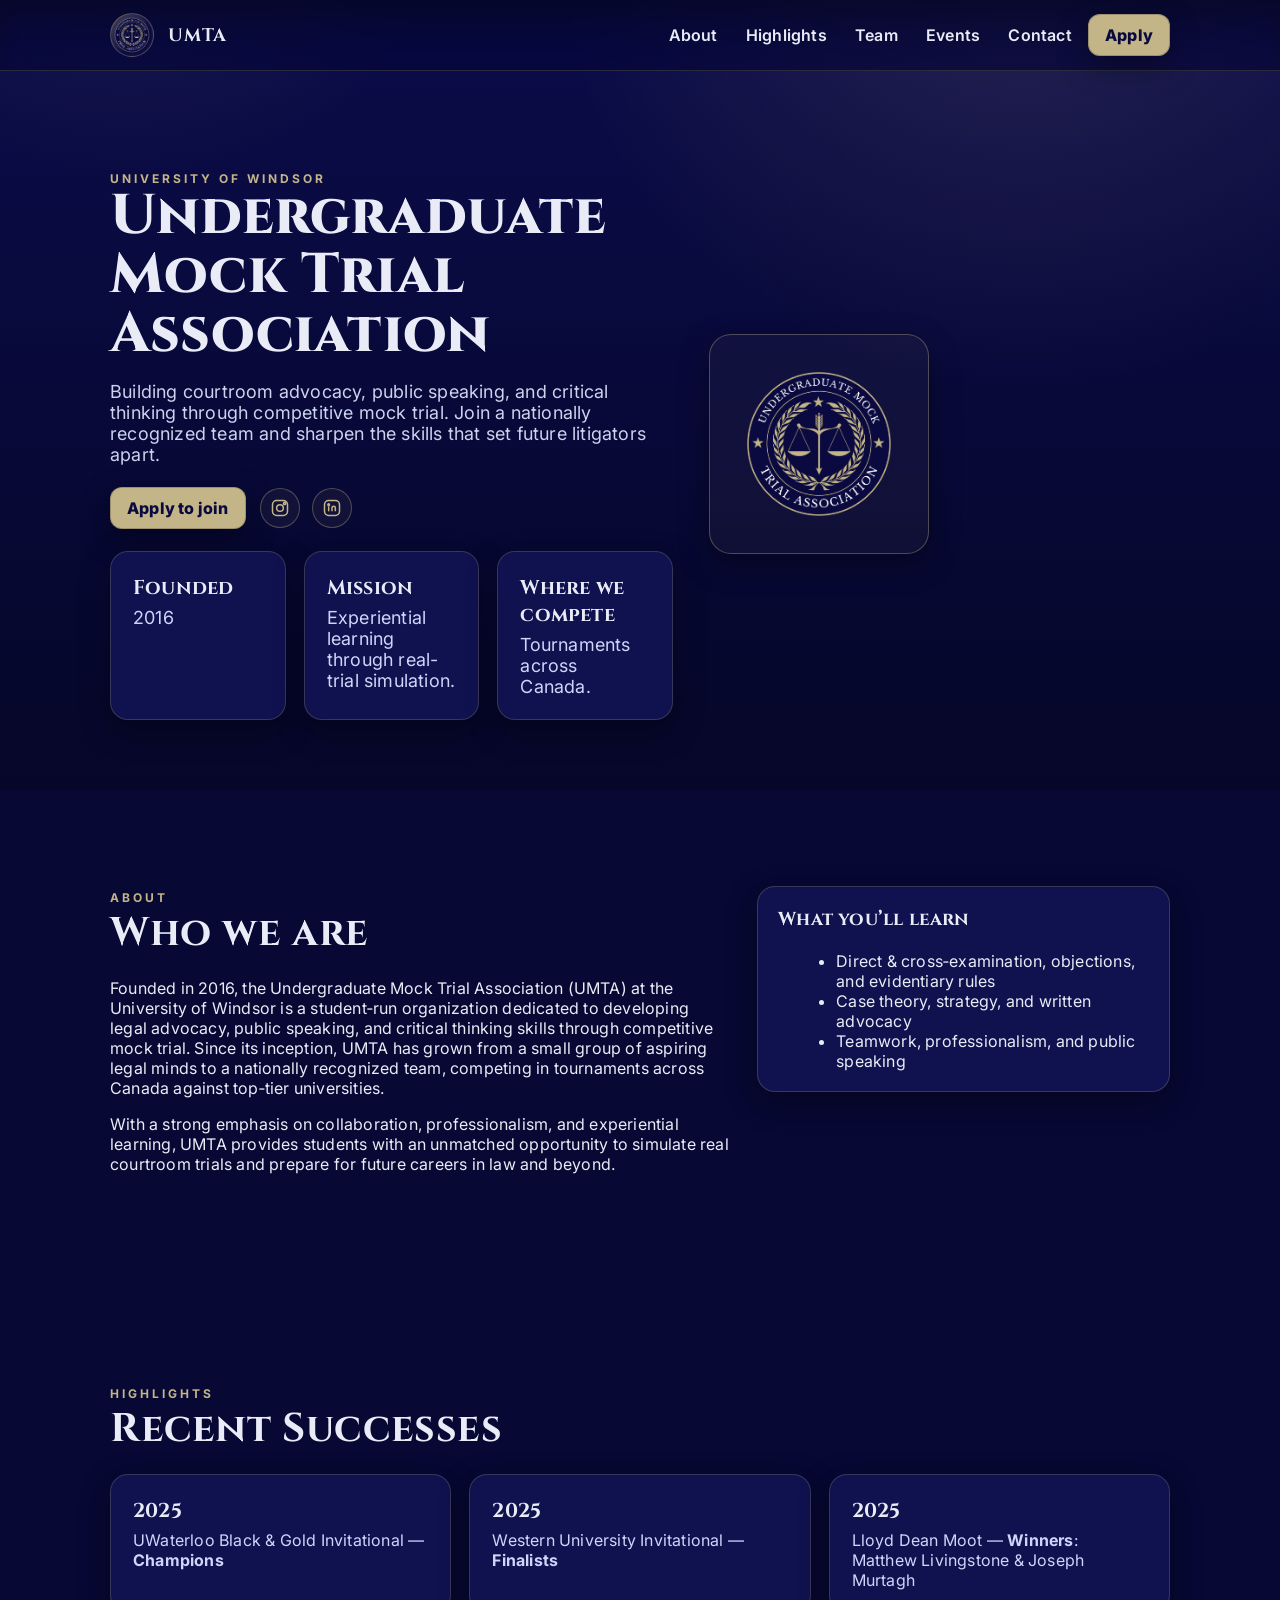
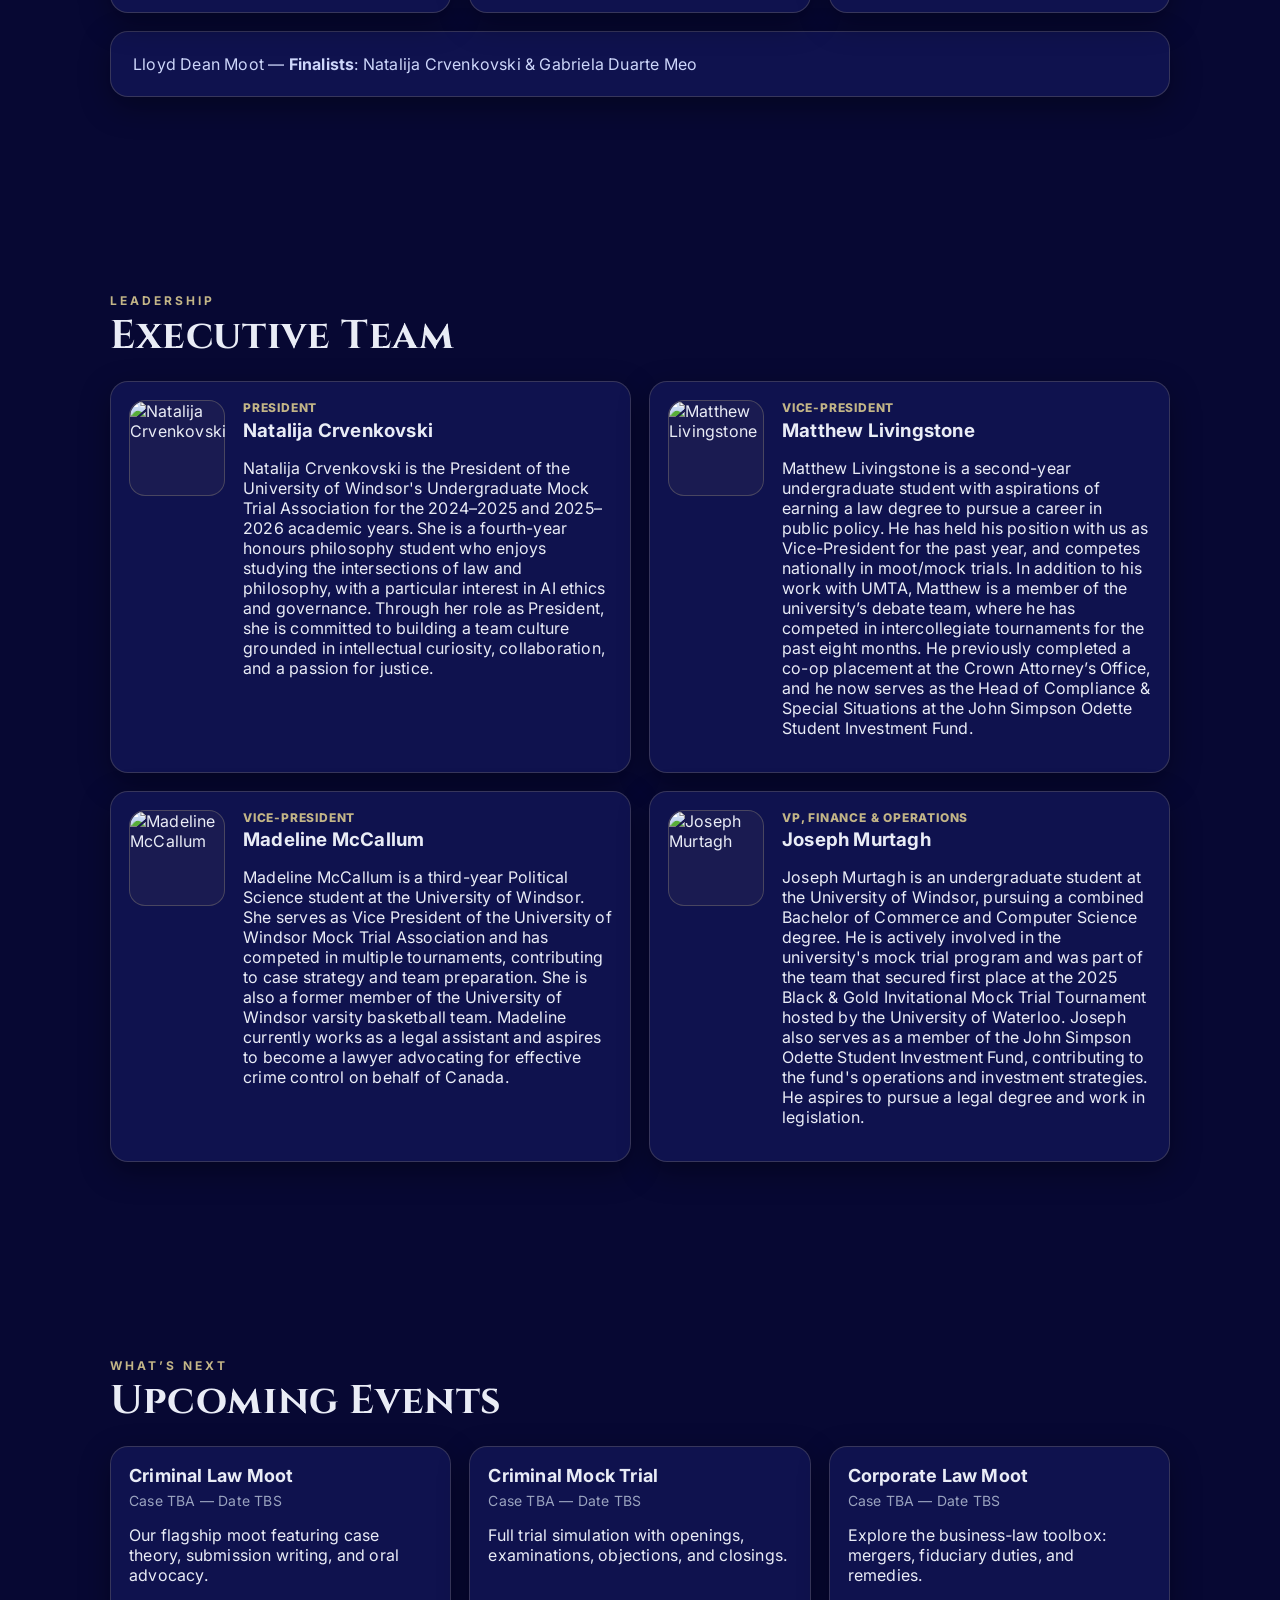
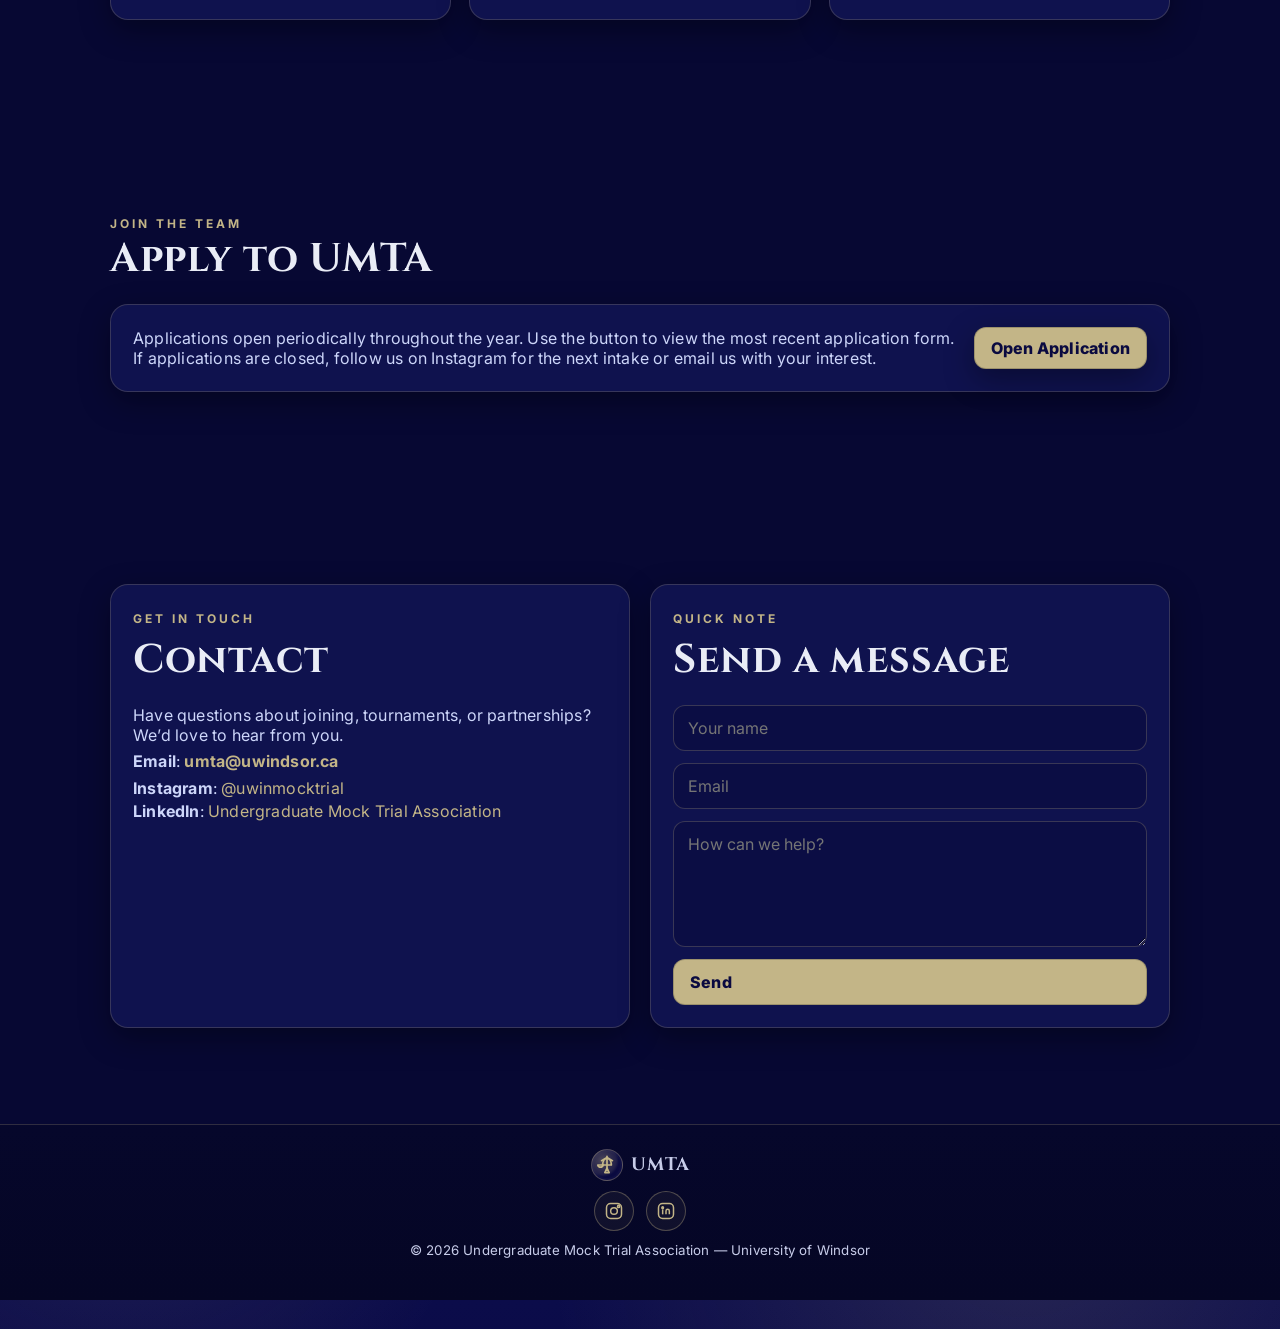
==== commit 440cd1fd: "Update index.html to contain team images." ====
--- a/UMTA/umta-vercel-site/index.html
+++ b/UMTA/umta-vercel-site/index.html
@@ -220,41 +220,54 @@
       <span class="eyebrow">Leadership</span>
       <h2>Executive Team</h2>
       <div class="team-grid">
+        
         <article class="person fade-in">
-          <div class="avatar" aria-hidden="true"><span>NC</span></div>
-          <div>
-            <div class="role">President</div>
-            <h3 style="margin:.2rem 0 .4rem">Natalija Crvenkovski</h3>
-            <p>Natalija Crvenkovski is the President of the University of Windsor's Undergraduate Mock Trial Association for the 2024–2025 and 2025–2026 academic years. She is a fourth‑year honours philosophy student who enjoys studying the intersections of law and philosophy, with a particular interest in AI ethics and governance. Through her role as President, she is committed to building a team culture grounded in intellectual curiosity, collaboration, and a passion for justice.</p>
-          </div>
-        </article>
+        <div class="avatar" aria-hidden="true">
+        <img src="nat.jpg" alt="Natalija Crvenkovski" style="width:100%; height:100%; object-fit:cover; border-radius:16px;">
+        </div>
+        <div>
+      <div class="role">President</div>
+    <h3 style="margin:.2rem 0 .4rem">Natalija Crvenkovski</h3>
+    <p>Natalija Crvenkovski is the President of the University of Windsor's Undergraduate Mock Trial Association for the 2024–2025 and 2025–2026 academic years. She is a fourth-year honours philosophy student who enjoys studying the intersections of law and philosophy, with a particular interest in AI ethics and governance. Through her role as President, she is committed to building a team culture grounded in intellectual curiosity, collaboration, and a passion for justice.</p>
+    </div>
+    </article>
+
+
+       <article class="person fade-in">
+  <div class="avatar" aria-hidden="true">
+    <img src="matt.jpg" alt="Matthew Livingstone" style="width:100%; height:100%; object-fit:cover; border-radius:16px;">
+  </div>
+  <div>
+    <div class="role">Vice-President</div>
+    <h3 style="margin:.2rem 0 .4rem">Matthew Livingstone</h3>
+    <p>Matthew Livingstone is a second-year undergraduate student with aspirations of earning a law degree to pursue a career in public policy. He has held his position with us as Vice-President for the past year, and competes nationally in moot/mock trials. In addition to his work with UMTA, Matthew is a member of the university’s debate team, where he has competed in intercollegiate tournaments for the past eight months. He previously completed a co-op placement at the Crown Attorney’s Office, and he now serves as the Head of Compliance &amp; Special Situations at the John Simpson Odette Student Investment Fund.</p>
+  </div>
+</article>
+
 
         <article class="person fade-in">
-          <div class="avatar" aria-hidden="true"><span>ML</span></div>
-          <div>
-            <div class="role">Vice‑President</div>
-            <h3 style="margin:.2rem 0 .4rem">Matthew Livingstone</h3>
-            <p>Matthew Livingstone is a second‑year undergraduate student with aspirations of earning a law degree to pursue a career in public policy. He has held his position with us as Vice‑President for the past year, and competes nationally in moot/mock trials. In addition to his work with UMTA, Matthew is a member of the university’s debate team, where he has competed in intercollegiate tournaments for the past eight months. He previously completed a co‑op placement at the Crown Attorney’s Office, and he now serves as the Head of Compliance &amp; Special Situations at the John Simpson Odette Student Investment Fund.</p>
-          </div>
-        </article>
+  <div class="avatar" aria-hidden="true">
+    <img src="maddie.jpg" alt="Madeline McCallum" style="width:100%; height:100%; object-fit:cover; border-radius:16px;">
+  </div>
+  <div>
+    <div class="role">Vice-President</div>
+    <h3 style="margin:.2rem 0 .4rem">Madeline McCallum</h3>
+    <p>Madeline McCallum is a third-year Political Science student at the University of Windsor. She serves as Vice President of the University of Windsor Mock Trial Association and has competed in multiple tournaments, contributing to case strategy and team preparation. She is also a former member of the University of Windsor varsity basketball team. Madeline currently works as a legal assistant and aspires to become a lawyer advocating for effective crime control on behalf of Canada.</p>
+  </div>
+</article>
+
 
         <article class="person fade-in">
-          <div class="avatar" aria-hidden="true"><span>MM</span></div>
-          <div>
-            <div class="role">Vice‑President</div>
-            <h3 style="margin:.2rem 0 .4rem">Madeline McCallum</h3>
-            <p>Madeline McCallum is a third‑year Political Science student at the University of Windsor. She serves as Vice President of the University of Windsor Mock Trial Association and has competed in multiple tournaments, contributing to case strategy and team preparation. She is also a former member of the University of Windsor varsity basketball team. Madeline currently works as a legal assistant and aspires to become a lawyer advocating for effective crime control on behalf of Canada.</p>
-          </div>
-        </article>
-
-        <article class="person fade-in">
-          <div class="avatar" aria-hidden="true"><span>JM</span></div>
-          <div>
-            <div class="role">VP, Finance &amp; Operations</div>
-            <h3 style="margin:.2rem 0 .4rem">Joseph Murtagh</h3>
-            <p>Joseph Murtagh is an undergraduate student at the University of Windsor, pursuing a combined Bachelor of Commerce and Computer Science degree. He is actively involved in the university's mock trial program and was part of the team that secured first place at the 2025 Black &amp; Gold Invitational Mock Trial Tournament hosted by the University of Waterloo. Joseph also serves as a member of the John Simpson Odette Student Investment Fund, contributing to the fund's operations and investment strategies. He aspires to pursue a legal degree and work in legislation.</p>
-          </div>
-        </article>
+  <div class="avatar" aria-hidden="true">
+    <img src="joe.jpg" alt="Joseph Murtagh" style="width:100%; height:100%; object-fit:cover; border-radius:16px;">
+  </div>
+  <div>
+    <div class="role">VP, Finance &amp; Operations</div>
+    <h3 style="margin:.2rem 0 .4rem">Joseph Murtagh</h3>
+    <p>Joseph Murtagh is an undergraduate student at the University of Windsor, pursuing a combined Bachelor of Commerce and Computer Science degree. He is actively involved in the university's mock trial program and was part of the team that secured first place at the 2025 Black &amp; Gold Invitational Mock Trial Tournament hosted by the University of Waterloo. Joseph also serves as a member of the John Simpson Odette Student Investment Fund, contributing to the fund's operations and investment strategies. He aspires to pursue a legal degree and work in legislation.</p>
+  </div>
+</article>
+
       </div>
     </div>
   </section>
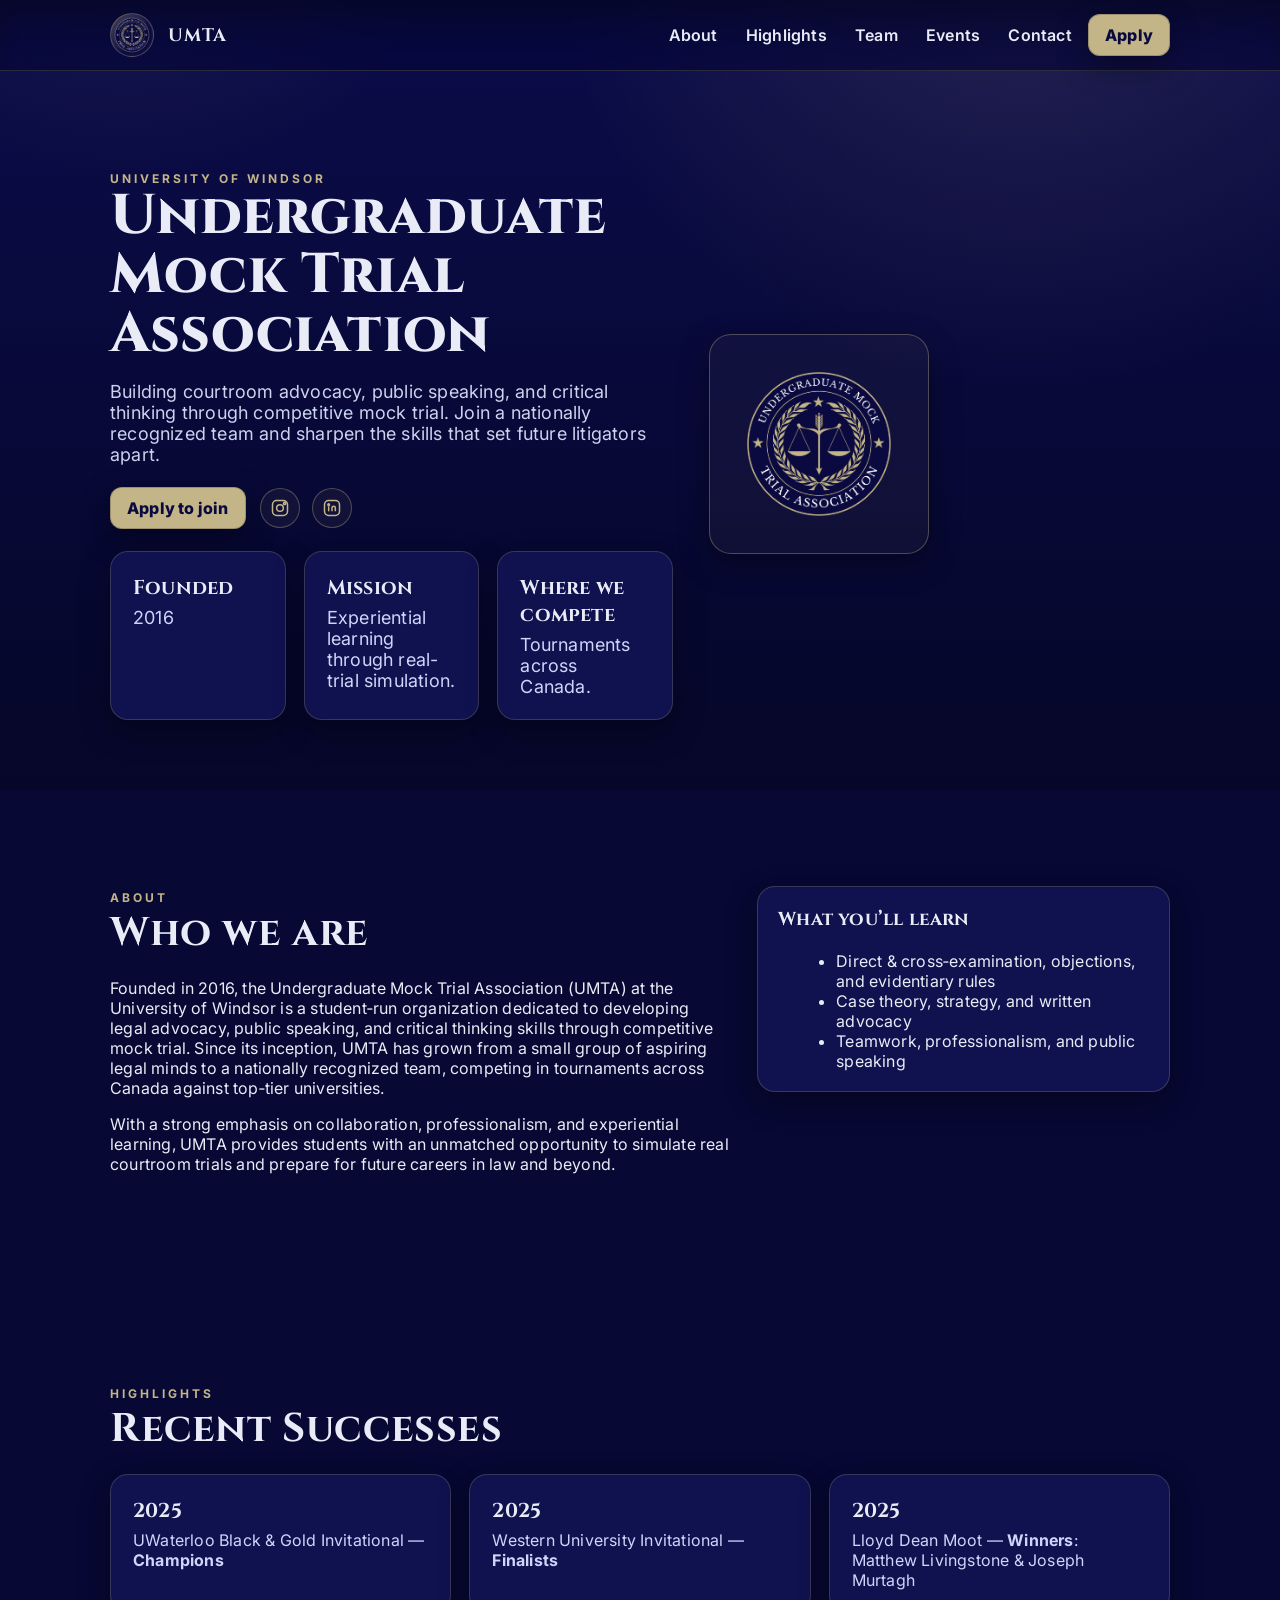
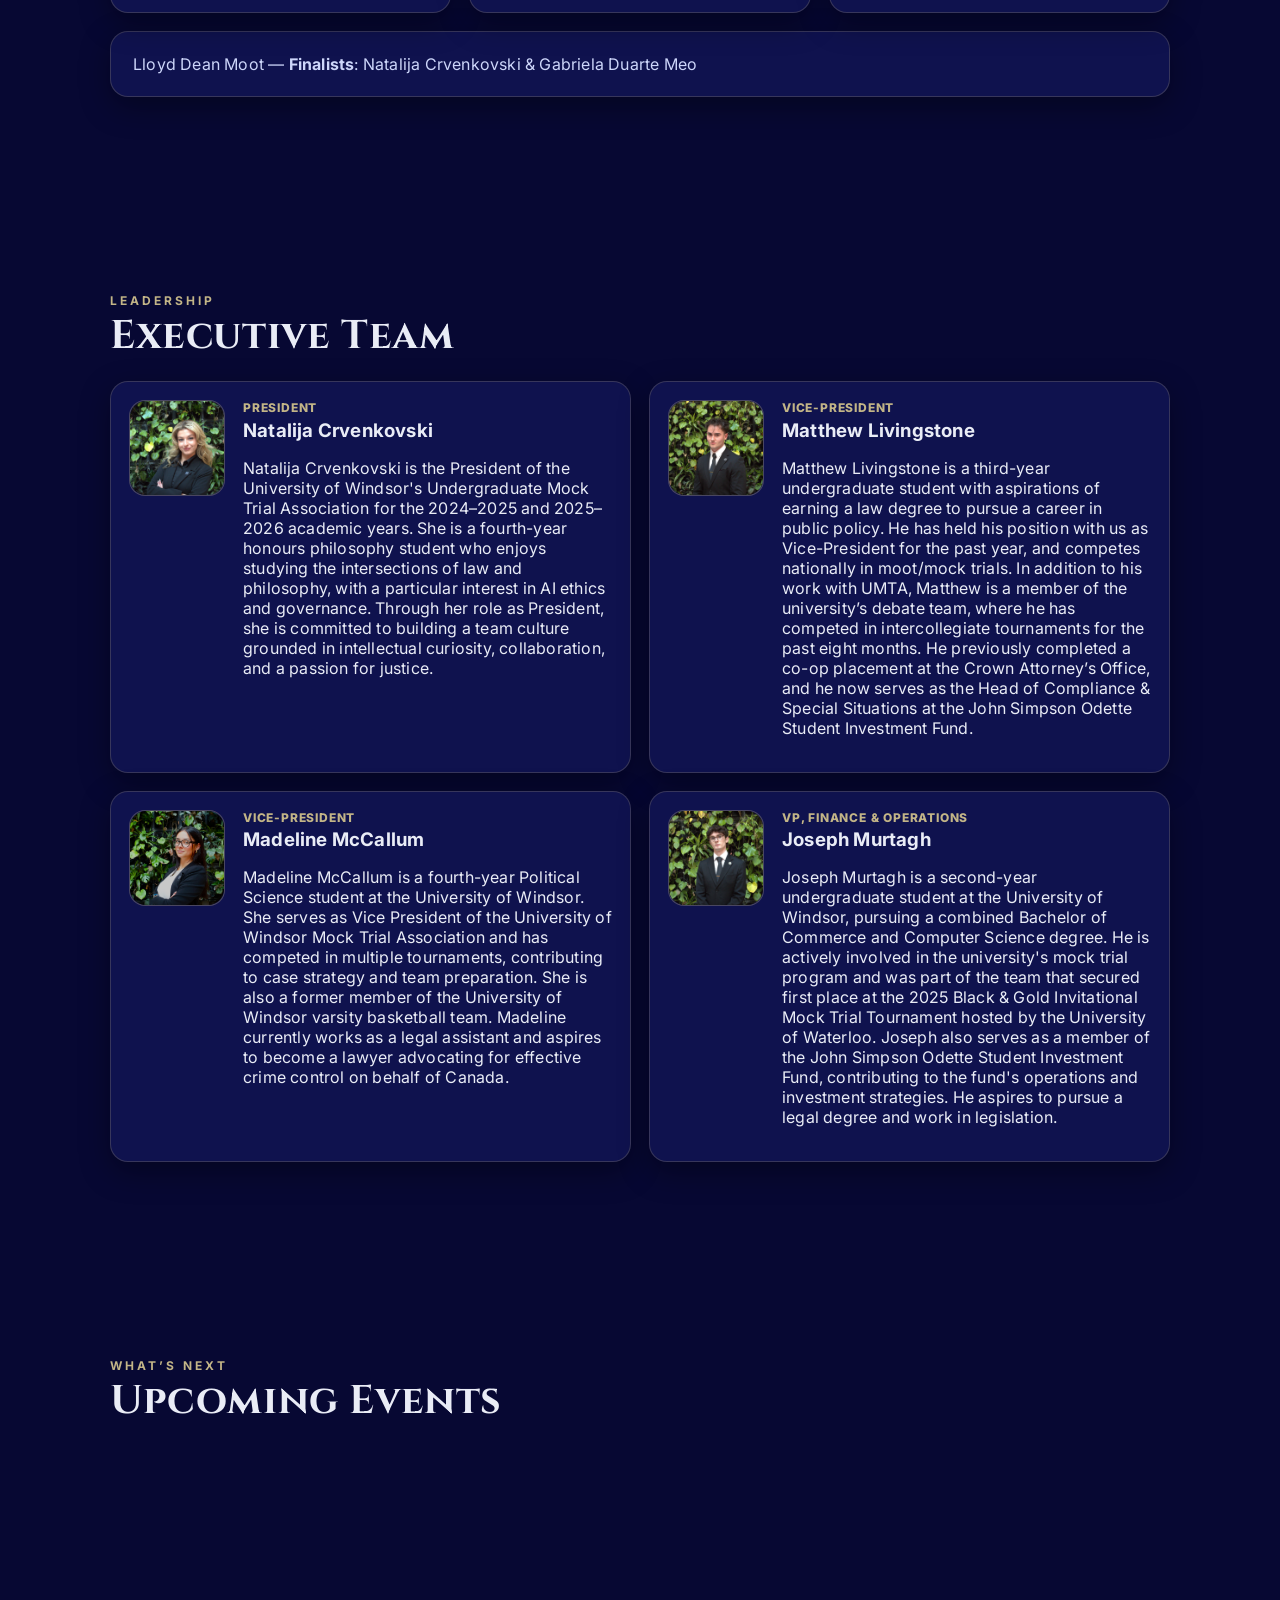
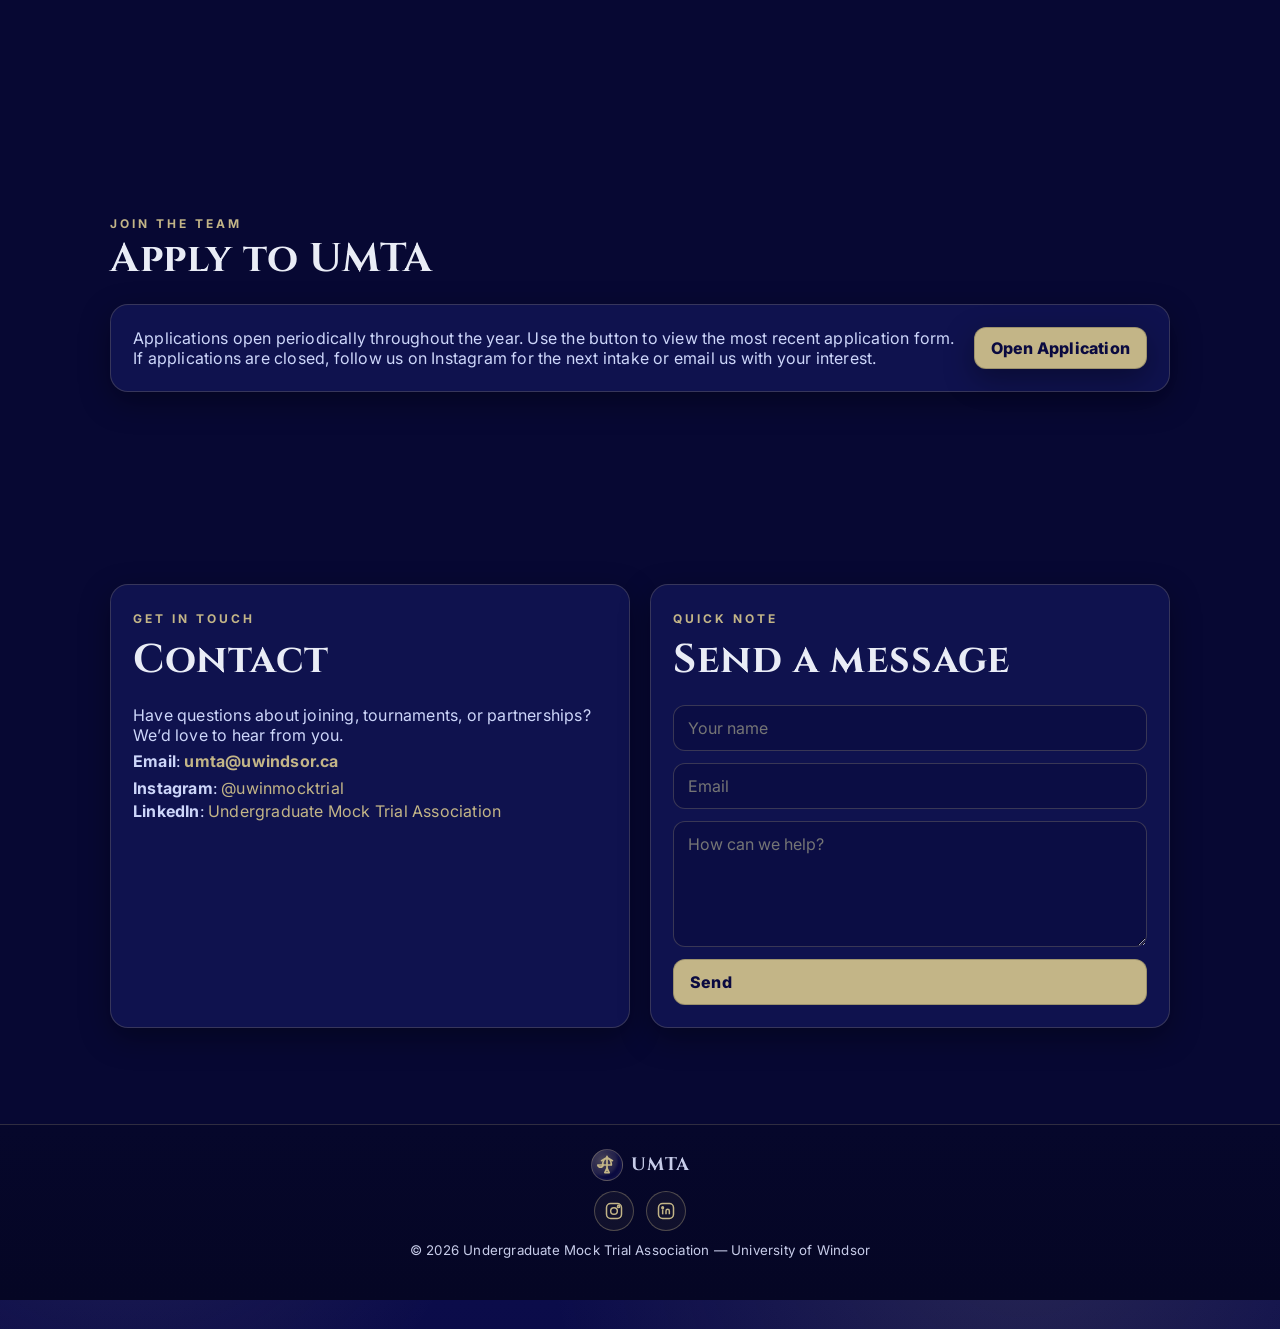
==== commit a57900f9: "Update index.html Update short Exec descriptions" ====
--- a/UMTA/umta-vercel-site/index.html
+++ b/UMTA/umta-vercel-site/index.html
@@ -240,7 +240,7 @@
   <div>
     <div class="role">Vice-President</div>
     <h3 style="margin:.2rem 0 .4rem">Matthew Livingstone</h3>
-    <p>Matthew Livingstone is a second-year undergraduate student with aspirations of earning a law degree to pursue a career in public policy. He has held his position with us as Vice-President for the past year, and competes nationally in moot/mock trials. In addition to his work with UMTA, Matthew is a member of the university’s debate team, where he has competed in intercollegiate tournaments for the past eight months. He previously completed a co-op placement at the Crown Attorney’s Office, and he now serves as the Head of Compliance &amp; Special Situations at the John Simpson Odette Student Investment Fund.</p>
+    <p>Matthew Livingstone is a third-year undergraduate student with aspirations of earning a law degree to pursue a career in public policy. He has held his position with us as Vice-President for the past year, and competes nationally in moot/mock trials. In addition to his work with UMTA, Matthew is a member of the university’s debate team, where he has competed in intercollegiate tournaments for the past eight months. He previously completed a co-op placement at the Crown Attorney’s Office, and he now serves as the Head of Compliance &amp; Special Situations at the John Simpson Odette Student Investment Fund.</p>
   </div>
 </article>
 
@@ -252,7 +252,7 @@
   <div>
     <div class="role">Vice-President</div>
     <h3 style="margin:.2rem 0 .4rem">Madeline McCallum</h3>
-    <p>Madeline McCallum is a third-year Political Science student at the University of Windsor. She serves as Vice President of the University of Windsor Mock Trial Association and has competed in multiple tournaments, contributing to case strategy and team preparation. She is also a former member of the University of Windsor varsity basketball team. Madeline currently works as a legal assistant and aspires to become a lawyer advocating for effective crime control on behalf of Canada.</p>
+    <p>Madeline McCallum is a fourth-year Political Science student at the University of Windsor. She serves as Vice President of the University of Windsor Mock Trial Association and has competed in multiple tournaments, contributing to case strategy and team preparation. She is also a former member of the University of Windsor varsity basketball team. Madeline currently works as a legal assistant and aspires to become a lawyer advocating for effective crime control on behalf of Canada.</p>
   </div>
 </article>
 
@@ -264,7 +264,7 @@
   <div>
     <div class="role">VP, Finance &amp; Operations</div>
     <h3 style="margin:.2rem 0 .4rem">Joseph Murtagh</h3>
-    <p>Joseph Murtagh is an undergraduate student at the University of Windsor, pursuing a combined Bachelor of Commerce and Computer Science degree. He is actively involved in the university's mock trial program and was part of the team that secured first place at the 2025 Black &amp; Gold Invitational Mock Trial Tournament hosted by the University of Waterloo. Joseph also serves as a member of the John Simpson Odette Student Investment Fund, contributing to the fund's operations and investment strategies. He aspires to pursue a legal degree and work in legislation.</p>
+    <p>Joseph Murtagh is a second-year undergraduate student at the University of Windsor, pursuing a combined Bachelor of Commerce and Computer Science degree. He is actively involved in the university's mock trial program and was part of the team that secured first place at the 2025 Black &amp; Gold Invitational Mock Trial Tournament hosted by the University of Waterloo. Joseph also serves as a member of the John Simpson Odette Student Investment Fund, contributing to the fund's operations and investment strategies. He aspires to pursue a legal degree and work in legislation.</p>
   </div>
 </article>
 
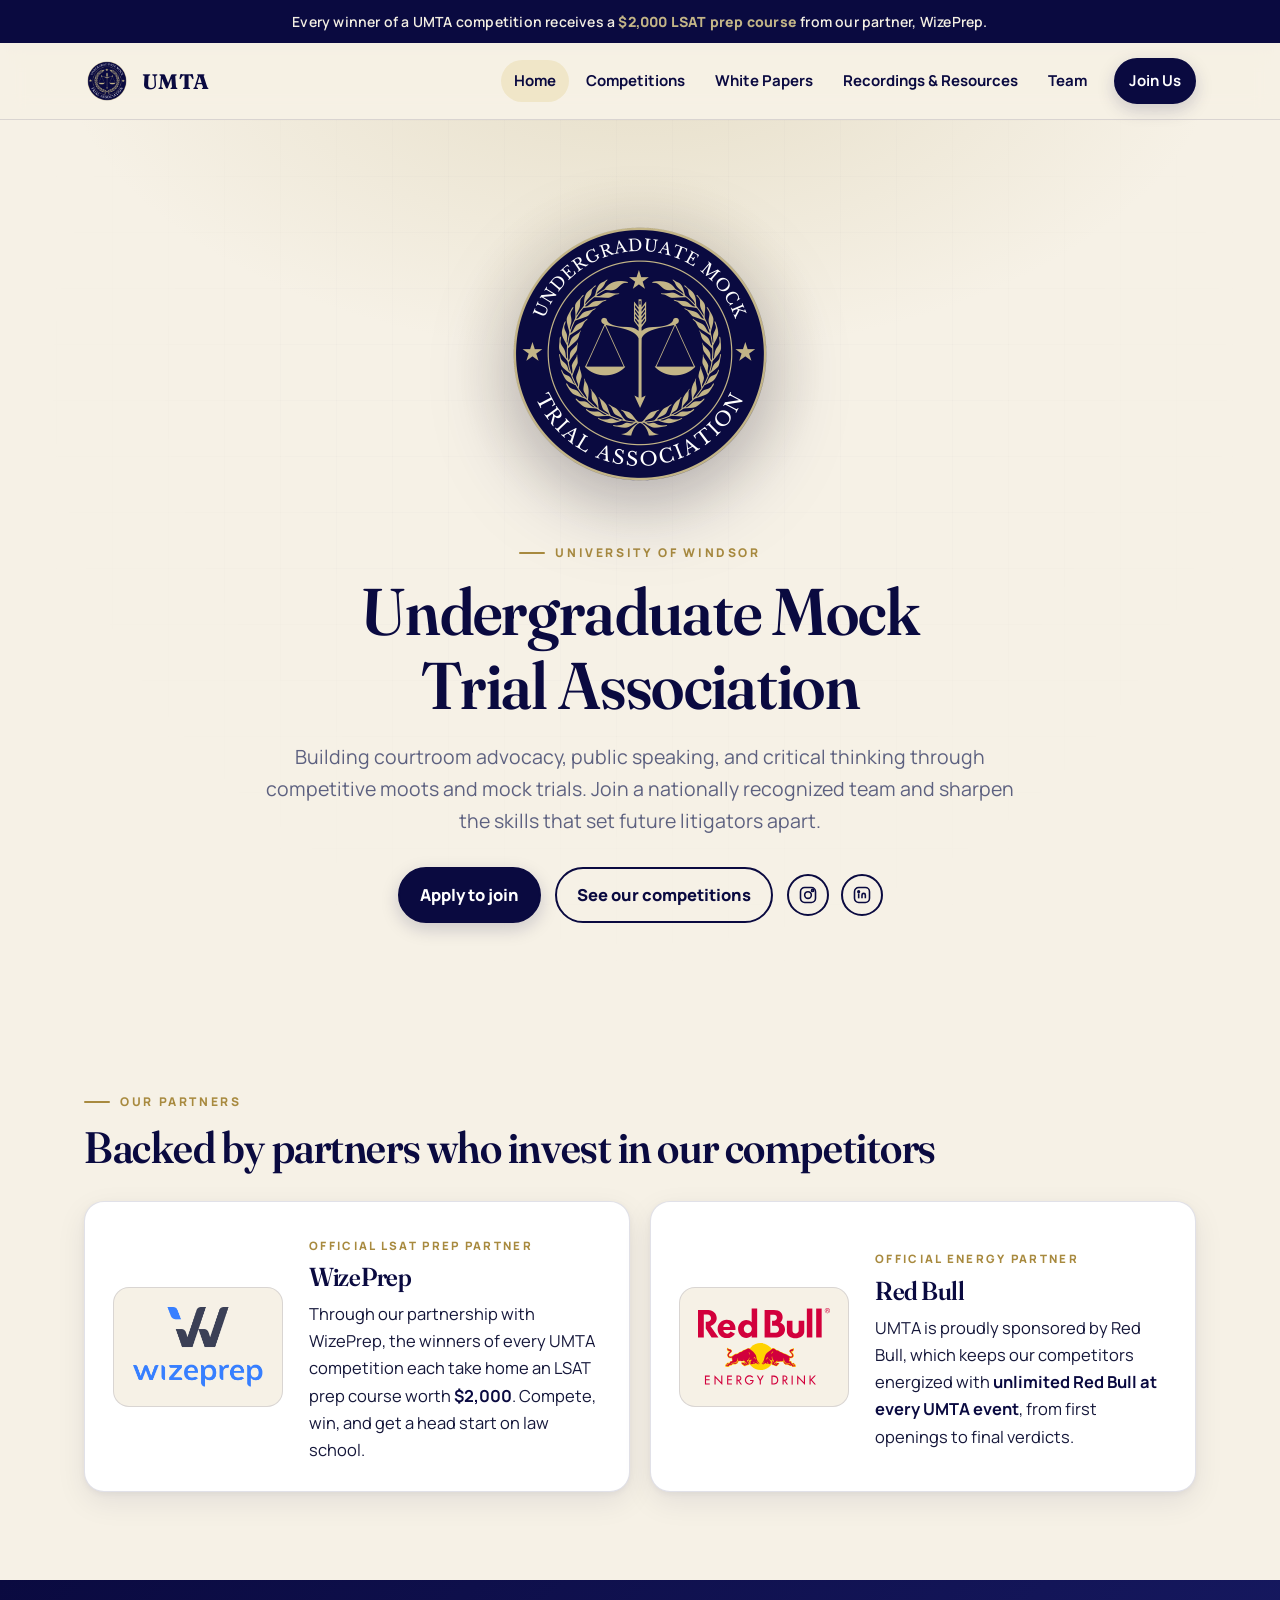
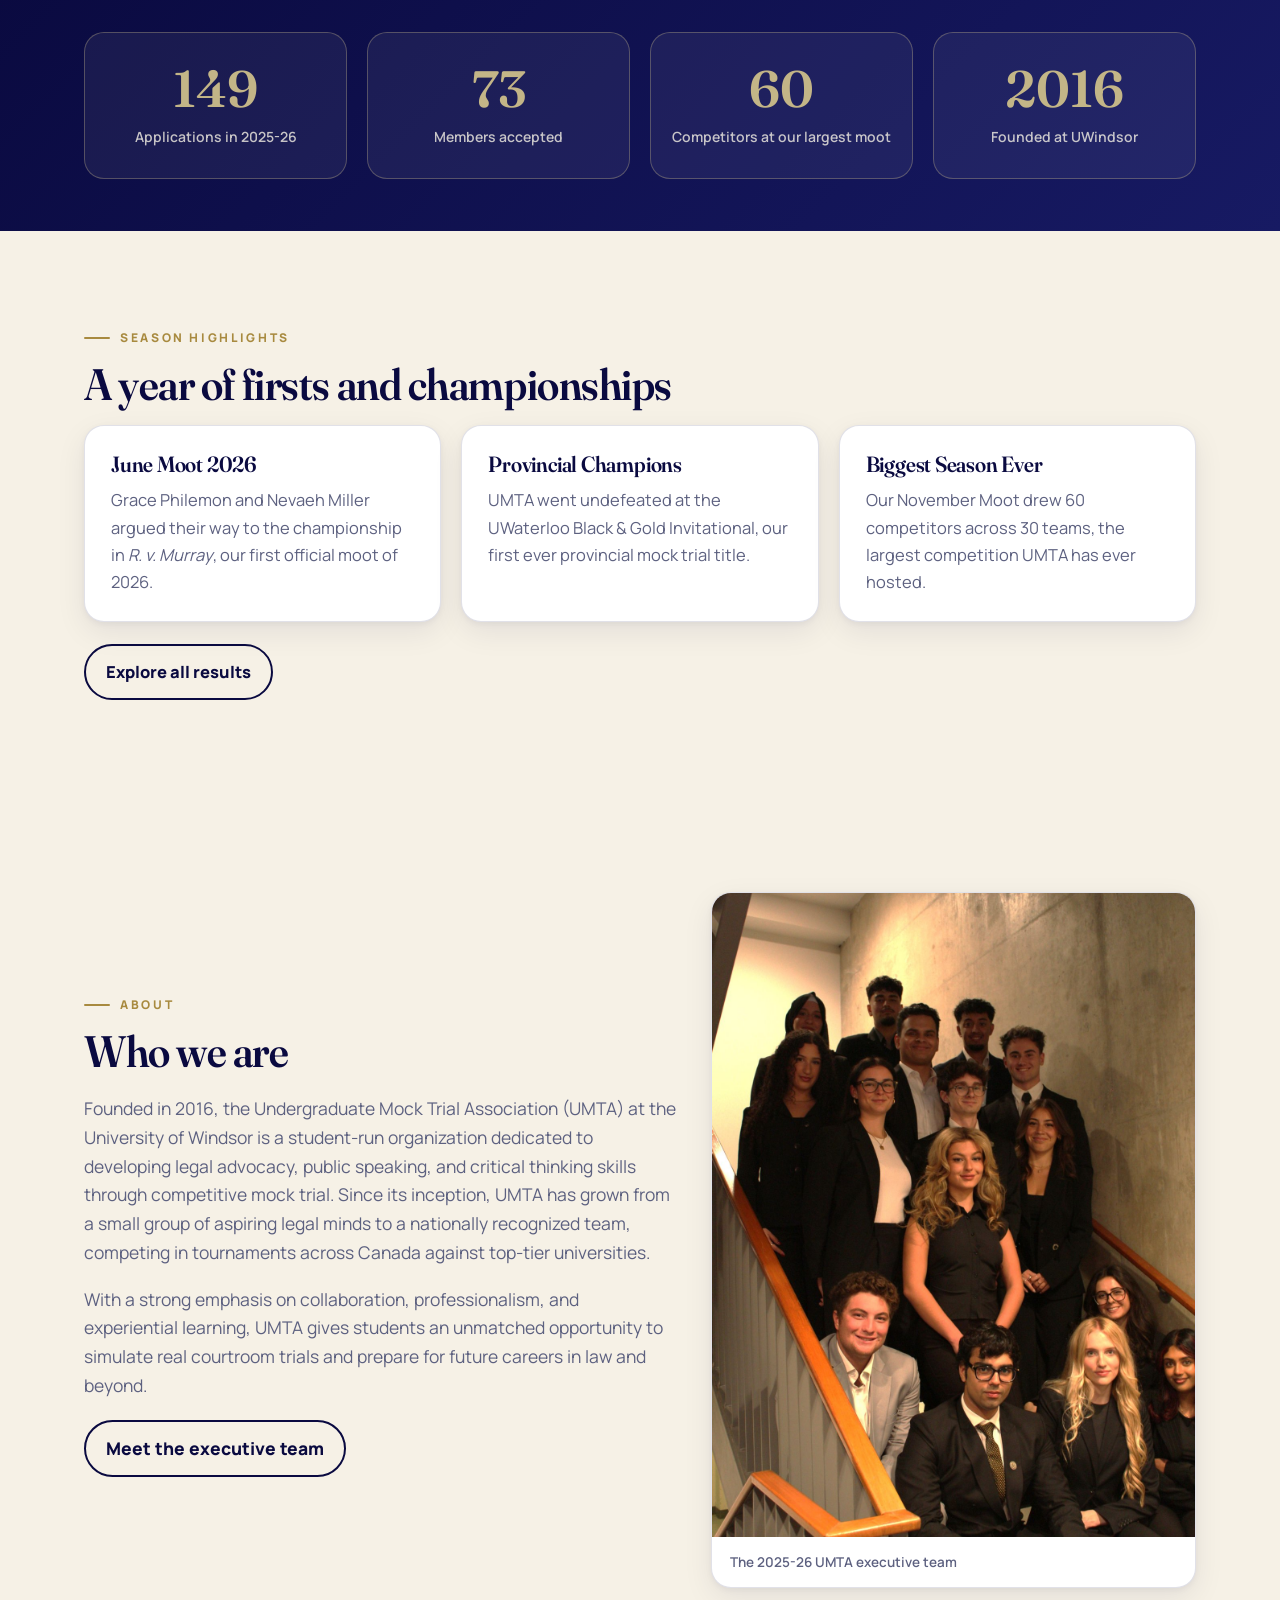
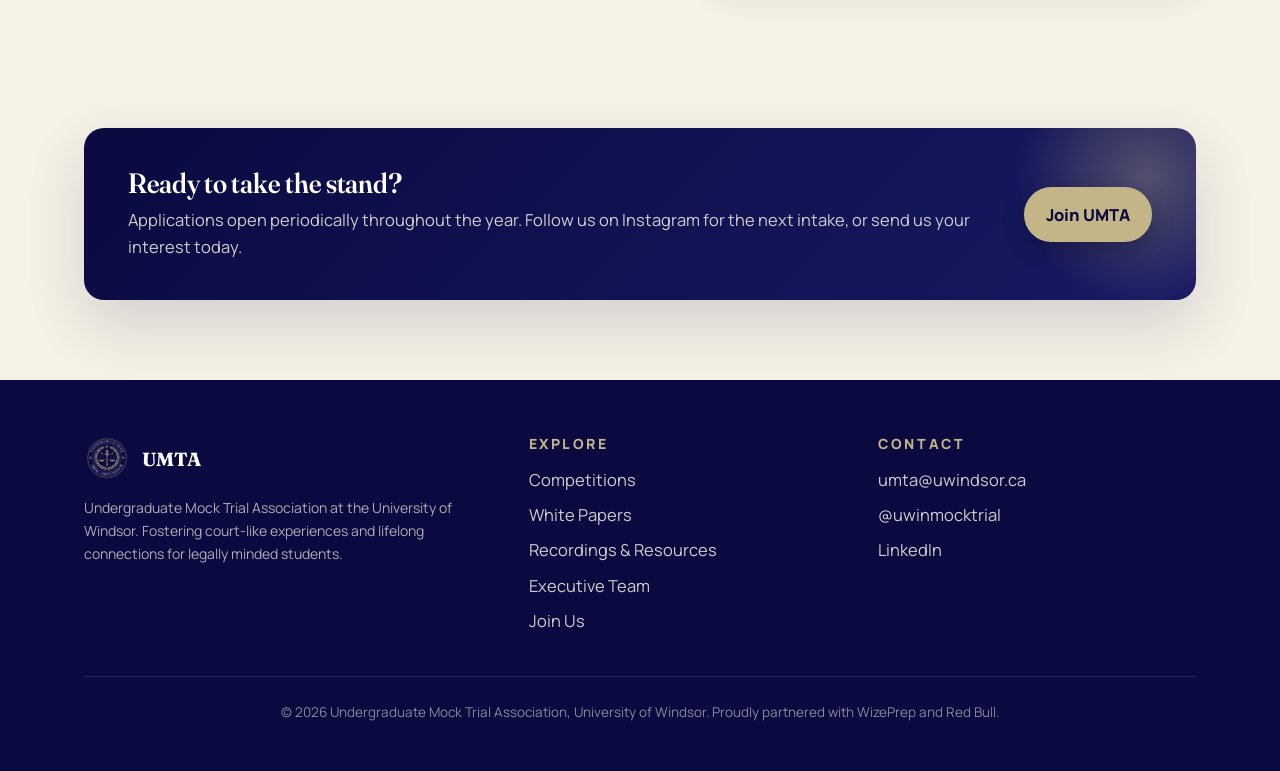
==== commit 88d1d1c6: "Rebuild umta.ca: multi-page site, new design, 2025-26 results Replaces the single-page site with six" ====
--- a/UMTA/umta-vercel-site/index.html
+++ b/UMTA/umta-vercel-site/index.html
@@ -3,370 +3,189 @@
 <head>
   <meta charset="utf-8" />
   <meta name="viewport" content="width=device-width, initial-scale=1" />
-  <title>Undergraduate Mock Trial Association — University of Windsor</title>
-  <meta name="description" content="UMTA at the University of Windsor — building courtroom advocacy, public speaking, and critical thinking through competitive mock trial." />
+  <title>Undergraduate Mock Trial Association | University of Windsor</title>
+  <meta name="description" content="UMTA at the University of Windsor builds courtroom advocacy, public speaking, and critical thinking through competitive moots and mock trials." />
   <meta name="theme-color" content="#0a0a40" />
+  <link rel="icon" type="image/png" href="images/umta-logo.png" />
   <link rel="preconnect" href="https://fonts.googleapis.com">
   <link rel="preconnect" href="https://fonts.gstatic.com" crossorigin>
-  <link href="https://fonts.googleapis.com/css2?family=Cinzel:wght@400..800&family=Inter:wght@300;400;500;600;700;800&display=swap" rel="stylesheet">
-  <style>
-    :root{
-      --primary: #0a0a40; /* navy */
-      --accent:  #c3b587; /* gold */
-      --ink: #e9ecf6;     /* near-white text */
-      --muted: #9aa3bf;   /* soft slate */
-      --card: #0f124e;    /* deep navy for cards */
-      --ring: rgba(195,181,135,.45);
-      --shadow: 0 10px 30px rgba(0,0,0,.35);
-      --radius: 18px;
-    }
-    *{box-sizing:border-box}
-    html,body{height:100%;}
-    body{
-      margin:0; color:var(--ink); background: radial-gradient(1200px 1200px at 80% -10%, rgba(195,181,135,.15), transparent 40%),
-      radial-gradient(800px 800px at 10% -20%, rgba(195,181,135,.12), transparent 45%),
-      linear-gradient(180deg, #0b0c4a 0%, #070833 60%, #050624 100%);
-      font-family: Inter, system-ui, -apple-system, Segoe UI, Roboto, Helvetica, Arial, "Apple Color Emoji", "Segoe UI Emoji";
-      letter-spacing: .2px;
-    }
-    /* ------ Layout ------ */
-    .container{max-width:1100px;margin:0 auto;padding:0 20px}
-    .section{padding:96px 0;position:relative}
-    .section h2{font-family:Cinzel, serif; font-weight:700; letter-spacing:.6px; margin:0 0 18px; font-size:clamp(28px, 3.2vw, 40px)}
-    .eyebrow{color:var(--accent); text-transform:uppercase; letter-spacing:3px; font-size:12px; font-weight:700}
-
-    /* ------ Header ------ */
-    header{position:sticky; top:0; z-index:40; backdrop-filter:saturate(180%) blur(10px);
-      background:linear-gradient(180deg, rgba(5,6,36,.88), rgba(5,6,36,.60)); border-bottom:1px solid rgba(195,181,135,.2)}
-    .nav{display:flex; align-items:center; justify-content:space-between; height:70px}
-    .brand{display:flex; align-items:center; gap:14px; text-decoration:none; color:var(--ink)}
-    .brand .crest{width:44px;height:44px;border-radius:999px;display:grid;place-items:center; background:radial-gradient(circle at 35% 35%, rgba(195,181,135,.35), rgba(195,181,135,.12) 50%, transparent 60%), var(--primary); border:1px solid rgba(195,181,135,.35); box-shadow:inset 0 0 0 2px rgba(255,255,255,.02)}
-    .brand .crest svg{width:26px;height:26px}
-    .brand b{font-family:Cinzel, serif; font-size:18px; letter-spacing:1px}
-    nav a{color:var(--ink); text-decoration:none; padding:10px 12px; border-radius:10px; font-weight:600}
-    nav a:hover{background:rgba(195,181,135,.10)}
-    .cta{background:var(--accent); color:#0a0a40; padding:10px 16px; border-radius:12px; font-weight:800; box-shadow:var(--shadow); border:1px solid rgba(0,0,0,.2)}
-    .cta:hover{filter:brightness(1.05)}
-
-    /* ------ Hero ------ */
-    .hero{padding:96px 0 70px; position:relative; overflow:hidden}
-    .hero .grid{display:grid; grid-template-columns: 1.1fr .9fr; gap:36px; align-items:center}
-    .hero h1{font-family:Cinzel, serif; font-weight:800; line-height:1.05; font-size:clamp(34px, 5vw, 56px); margin:0 0 10px}
-    .hero p{color:#cbd3ef; font-size:18px}
-    .hero .actions{display:flex; gap:14px; margin-top:22px; flex-wrap:wrap}
-    .hero .badge{display:inline-flex; align-items:center; gap:10px; padding:8px 12px; border:1px solid rgba(195,181,135,.35); border-radius:999px; background:rgba(195,181,135,.06)}
-    .hero .logo{width:220px; aspect-ratio:1/1; border-radius:22px; border:1px solid rgba(195,181,135,.35); background:rgba(195,181,135,.05); display:grid;place-items:center; box-shadow:var(--shadow)}
-    .hero .logo img{width:78%; height:auto; display:block}
-
-    /* ------ Cards / Utilities ------ */
-    .cards{display:grid; grid-template-columns:repeat(3,1fr); gap:18px}
-    .card{background: var(--card); border:1px solid rgba(195,181,135,.22); border-radius:var(--radius); padding:22px; box-shadow: var(--shadow);}
-    .card h3{font-family:Cinzel, serif; margin:0 0 6px; font-size:20px}
-    .card p{margin:0; color:#cdd6fa}
-
-    /* ------ About ------ */
-    .about{display:grid; grid-template-columns:1.2fr .8fr; gap:28px; align-items:start}
-    .about .panel{background: var(--card); border:1px solid rgba(195,181,135,.24); border-radius:var(--radius); padding:20px; box-shadow: var(--shadow);}
-    .about ul{margin:12px 0 0 18px}
-
-    /* ------ Team ------ */
-    .team-grid{display:grid; grid-template-columns:repeat(2, 1fr); gap:18px}
-    .person{display:grid; grid-template-columns:96px 1fr; gap:18px; background: var(--card); border:1px solid rgba(195,181,135,.22); border-radius:var(--radius); padding:18px; box-shadow: var(--shadow);}
-    .avatar{width:96px;height:96px;border-radius:16px; display:grid; place-items:center; background:rgba(195,181,135,.06); border:1px solid rgba(195,181,135,.28)}
-    .avatar span{font-weight:800; font-size:26px; color:var(--accent)}
-    .role{color:var(--accent); font-weight:800; letter-spacing:.8px; text-transform:uppercase; font-size:12px}
-
-    /* ------ Events ------ */
-    .events-grid{display:grid; grid-template-columns:repeat(3,1fr); gap:18px}
-    .event{border:1px solid rgba(195,181,135,.22); border-radius:var(--radius); padding:18px; background: var(--card); box-shadow: var(--shadow);}
-    .event h4{margin:0 0 6px; font-size:18px}
-    .event .when{color:var(--muted); font-size:14px}
-
-    /* ------ Contact / Footer ------ */
-    .contact-card{display:grid; grid-template-columns: 1fr 1fr; gap:20px}
-    form{display:grid; gap:12px}
-    input, textarea{background:#0b0d44; color:var(--ink); border:1px solid rgba(195,181,135,.25); border-radius:12px; padding:12px 14px; font:inherit}
-    input:focus, textarea:focus{outline:none; box-shadow:0 0 0 4px var(--ring)}
-    button{all:unset; display:inline-block; padding:12px 16px; background:var(--accent); color:#0a0a40; border-radius:12px; font-weight:800; cursor:pointer; border:1px solid rgba(0,0,0,.2)}
-    button:hover{filter:brightness(1.07)}
-
-    footer{border-top:1px solid rgba(195,181,135,.22); padding:24px 0 70px; color:#c7cce9; text-align:center}
-
-    /* ------ Helpers ------ */
-    .fade-in{opacity:0; transform:translateY(10px); transition:.7s ease}
-    .fade-in.show{opacity:1; transform:none}
-
-    /* ------ Responsive ------ */
-    @media (max-width: 980px){
-      .hero .grid{grid-template-columns:1fr}
-      .about{grid-template-columns:1fr}
-      .cards{grid-template-columns:1fr}
-      .team-grid{grid-template-columns:1fr}
-      .events-grid{grid-template-columns:1fr}
-      .contact-card{grid-template-columns:1fr}
-    }
-    /* --- Section background unification to prevent banding behind headings --- */
-    .section{scroll-margin-top:90px}
-    .section::before{content:""; position:absolute; inset:0; background:#070833; opacity:1}
-    .section > .container{position:relative; z-index:1}
-  /* Global link style (avoid default blue) */
-    a{ color: var(--accent); text-decoration:none }
-    a:hover{ text-decoration:underline; text-decoration-color: rgba(195,181,135,.6) }
-    /* Social icons */
-    .social{ display:flex; gap:12px; align-items:center }
-    .social .icon{ width:40px; height:40px; border-radius:999px; display:grid; place-items:center; border:1px solid rgba(195,181,135,.35); background:rgba(195,181,135,.06); color: var(--accent) }
-    .social .icon:hover{ background:rgba(195,181,135,.12) }
-    .social .icon svg{ width:20px; height:20px; stroke:var(--accent); fill:none; stroke-width:1.8 }
-</style>
+  <link href="https://fonts.googleapis.com/css2?family=Fraunces:opsz,wght@9..144,400;9..144,600;9..144,700&family=Manrope:wght@400;500;600;700;800&display=swap" rel="stylesheet">
+  <link rel="stylesheet" href="styles.css" />
 </head>
 <body>
-  <!-- Header -->
-<header>
-  <div class="container nav">
-    <a class="brand" href="#home" aria-label="UMTA home">
-      <div class="crest" aria-hidden="true">
-        <img src="umta_logo.png" alt="UMTA Logo" height="40">
-      </div>
-      <b>UMTA</b>
-    </a>
-    <nav aria-label="Primary navigation">
-      <a href="#about">About</a>
-      <a href="#highlights">Highlights</a>
-      <a href="#team">Team</a>
-      <a href="#events">Events</a>
-      <a href="#contact">Contact</a>
-      <a class="cta" href="#apply">Apply</a>
-    </nav>
+
+  <div class="announce">
+    Every winner of a UMTA competition receives a <b>$2,000 LSAT prep course</b> from our partner, WizePrep.
   </div>
-</header>
 
+  <header class="site">
+    <div class="container nav">
+      <a class="brand" href="index.html" aria-label="UMTA home">
+        <img src="images/umta-seal-navy.png" alt="UMTA seal" />
+        <b>UMTA</b>
+      </a>
+      <button class="menu-btn" aria-label="Toggle menu" aria-expanded="false">&#9776;</button>
+      <nav class="nav-links" aria-label="Primary navigation">
+        <a href="index.html" class="active">Home</a>
+        <a href="competitions.html">Competitions</a>
+        <a href="white-papers.html">White Papers</a>
+        <a href="resources.html">Recordings &amp; Resources</a>
+        <a href="team.html">Team</a>
+        <a class="cta" href="join.html">Join Us</a>
+      </nav>
+    </div>
+  </header>
 
   <!-- Hero -->
-  <main id="home" class="hero">
-    <div class="container grid">
-      <div>
-        <span class="eyebrow">University of Windsor</span>
-        <h1>Undergraduate Mock Trial Association</h1>
-        <p>Building courtroom advocacy, public speaking, and critical thinking through competitive mock trial. Join a nationally recognized team and sharpen the skills that set future litigators apart.</p>
-        <div class="actions">
-          <a class="cta" href="#apply">Apply to join</a>
-          <div class="social" aria-label="UMTA social media">
-            <a class="icon" href="https://www.instagram.com/uwinmocktrial?utm_source=ig_web_button_share_sheet&amp;igsh=MTA0eTN5YjE0anYzYw==" target="_blank" rel="noopener" aria-label="Instagram">
-              <svg viewBox="0 0 24 24" aria-hidden="true"><rect x="3" y="3" width="18" height="18" rx="5"/><circle cx="12" cy="12" r="4"/><circle cx="17.5" cy="6.5" r="1.3"/></svg>
-            </a>
-            <a class="icon icon--li" href="https://www.linkedin.com/company/undergraduate-mock-trial-association/?viewAsMember=true" target="_blank" rel="noopener" aria-label="LinkedIn">
-              <svg viewBox="0 0 24 24" aria-hidden="true" role="img">
-                <rect x="3" y="3" width="18" height="18" rx="5"/>
-                <circle cx="8" cy="8" r="1"/>
-                <line x1="8" y1="10" x2="8" y2="16"/>
-                <path d="M12 16v-4a2 2 0 0 1 4 0v4"/>
-              </svg>
-            </a>
-          </div>
+  <main class="hero">
+    <div class="container">
+      <div class="hero-seal">
+        <img src="images/umta-seal-navy.png" alt="Undergraduate Mock Trial Association seal" />
+      </div>
+      <span class="eyebrow">University of Windsor</span>
+      <h1>Undergraduate Mock Trial Association</h1>
+      <p>Building courtroom advocacy, public speaking, and critical thinking through competitive moots and mock trials. Join a nationally recognized team and sharpen the skills that set future litigators apart.</p>
+      <div class="actions">
+        <a class="cta" href="join.html">Apply to join</a>
+        <a class="cta ghost" href="competitions.html">See our competitions</a>
+        <div class="social" aria-label="UMTA social media">
+          <a class="icon" href="https://www.instagram.com/uwinmocktrial/" target="_blank" rel="noopener" aria-label="Instagram">
+            <svg viewBox="0 0 24 24" aria-hidden="true"><rect x="3" y="3" width="18" height="18" rx="5"/><circle cx="12" cy="12" r="4"/><circle cx="17.5" cy="6.5" r="1.3"/></svg>
+          </a>
+          <a class="icon" href="https://www.linkedin.com/company/undergraduate-mock-trial-association/" target="_blank" rel="noopener" aria-label="LinkedIn">
+            <svg viewBox="0 0 24 24" aria-hidden="true"><rect x="3" y="3" width="18" height="18" rx="5"/><circle cx="8" cy="8" r="1"/><line x1="8" y1="10" x2="8" y2="16"/><path d="M12 16v-4a2 2 0 0 1 4 0v4"/></svg>
+          </a>
         </div>
-        <div class="cards" style="margin-top:22px">
-          <div class="card"><h3>Founded</h3><p>2016</p></div>
-          <div class="card"><h3>Mission</h3><p>Experiential learning through real-trial simulation.</p></div>
-          <div class="card"><h3>Where we compete</h3><p>Tournaments across Canada.</p></div>
-        </div>
-      </div>
-      <div class="logo">
-        <!-- Swap this placeholder with your official primary logo if desired -->
-        <!-- Example: <img src="umta-logo.png" alt="UMTA crest"> -->
-        <img alt="UMTA crest" img src="umta_logo.png"/>
       </div>
     </div>
   </main>
 
-  <!-- About -->
-  <section id="about" class="section">
-    <div class="container about">
-      <div>
-        <span class="eyebrow">About</span>
-        <h2>Who we are</h2>
-        <p>Founded in 2016, the Undergraduate Mock Trial Association (UMTA) at the University of Windsor is a student‑run organization dedicated to developing legal advocacy, public speaking, and critical thinking skills through competitive mock trial. Since its inception, UMTA has grown from a small group of aspiring legal minds to a nationally recognized team, competing in tournaments across Canada against top‑tier universities.</p>
-        <p>With a strong emphasis on collaboration, professionalism, and experiential learning, UMTA provides students with an unmatched opportunity to simulate real courtroom trials and prepare for future careers in law and beyond.</p>
-      </div>
-      <aside class="panel">
-        <h3 style="font-family:Cinzel,serif;margin-top:0">What you’ll learn</h3>
-        <ul>
-          <li>Direct & cross‑examination, objections, and evidentiary rules</li>
-          <li>Case theory, strategy, and written advocacy</li>
-          <li>Teamwork, professionalism, and public speaking</li>
-        </ul>
-      </aside>
-    </div>
-  </section>
-
-  <!-- Highlights -->
-  <section id="highlights" class="section">
+  <!-- Partners -->
+  <section class="section partners band" id="partners">
     <div class="container">
-      <span class="eyebrow">Highlights</span>
-      <h2>Recent Successes</h2>
-      <div class="cards">
-        <div class="card"><h3>2025</h3><p>UWaterloo Black & Gold Invitational — <b>Champions</b></p></div>
-        <div class="card"><h3>2025</h3><p>Western University Invitational — <b>Finalists</b></p></div>
-        <div class="card"><h3>2025</h3><p>Lloyd Dean Moot — <b>Winners</b>: Matthew Livingstone &amp; Joseph Murtagh</p></div>
-      </div>
-      <div class="card" style="margin-top:18px">
-        <p style="margin:0">Lloyd Dean Moot — <b>Finalists</b>: Natalija Crvenkovski &amp; Gabriela Duarte Meo</p>
-      </div>
-    </div>
-  </section>
-
-  <!-- Team -->
-  <section id="team" class="section">
-    <div class="container">
-      <span class="eyebrow">Leadership</span>
-      <h2>Executive Team</h2>
-      <div class="team-grid">
-        
-        <article class="person fade-in">
-        <div class="avatar" aria-hidden="true">
-        <img src="nat.jpg" alt="Natalija Crvenkovski" style="width:100%; height:100%; object-fit:cover; border-radius:16px;">
+      <span class="eyebrow">Our Partners</span>
+      <h2>Backed by partners who invest in our competitors</h2>
+      <div class="cards-2" style="margin-top:28px">
+        <div class="card fade-in">
+          <div class="logo-chip"><img src="images/wizeprep-logo.png" alt="WizePrep logo" /></div>
+          <div>
+            <span class="partner-tag">Official LSAT Prep Partner</span>
+            <h3>WizePrep</h3>
+            <p>Through our partnership with WizePrep, the winners of every UMTA competition each take home an LSAT prep course worth <b>$2,000</b>. Compete, win, and get a head start on law school.</p>
+          </div>
         </div>
-        <div>
-      <div class="role">President</div>
-    <h3 style="margin:.2rem 0 .4rem">Natalija Crvenkovski</h3>
-    <p>Natalija Crvenkovski is the President of the University of Windsor's Undergraduate Mock Trial Association for the 2024–2025 and 2025–2026 academic years. She is a fourth-year honours philosophy student who enjoys studying the intersections of law and philosophy, with a particular interest in AI ethics and governance. Through her role as President, she is committed to building a team culture grounded in intellectual curiosity, collaboration, and a passion for justice.</p>
-    </div>
-    </article>
-
-
-       <article class="person fade-in">
-  <div class="avatar" aria-hidden="true">
-    <img src="matt.jpg" alt="Matthew Livingstone" style="width:100%; height:100%; object-fit:cover; border-radius:16px;">
-  </div>
-  <div>
-    <div class="role">Vice-President</div>
-    <h3 style="margin:.2rem 0 .4rem">Matthew Livingstone</h3>
-    <p>Matthew Livingstone is a third-year undergraduate student with aspirations of earning a law degree to pursue a career in public policy. He has held his position with us as Vice-President for the past year, and competes nationally in moot/mock trials. In addition to his work with UMTA, Matthew is a member of the university’s debate team, where he has competed in intercollegiate tournaments for the past eight months. He previously completed a co-op placement at the Crown Attorney’s Office, and he now serves as the Head of Compliance &amp; Special Situations at the John Simpson Odette Student Investment Fund.</p>
-  </div>
-</article>
-
-
-        <article class="person fade-in">
-  <div class="avatar" aria-hidden="true">
-    <img src="maddie.jpg" alt="Madeline McCallum" style="width:100%; height:100%; object-fit:cover; border-radius:16px;">
-  </div>
-  <div>
-    <div class="role">Vice-President</div>
-    <h3 style="margin:.2rem 0 .4rem">Madeline McCallum</h3>
-    <p>Madeline McCallum is a fourth-year Political Science student at the University of Windsor. She serves as Vice President of the University of Windsor Mock Trial Association and has competed in multiple tournaments, contributing to case strategy and team preparation. She is also a former member of the University of Windsor varsity basketball team. Madeline currently works as a legal assistant and aspires to become a lawyer advocating for effective crime control on behalf of Canada.</p>
-  </div>
-</article>
-
-
-        <article class="person fade-in">
-  <div class="avatar" aria-hidden="true">
-    <img src="joe.jpg" alt="Joseph Murtagh" style="width:100%; height:100%; object-fit:cover; border-radius:16px;">
-  </div>
-  <div>
-    <div class="role">VP, Finance &amp; Operations</div>
-    <h3 style="margin:.2rem 0 .4rem">Joseph Murtagh</h3>
-    <p>Joseph Murtagh is a second-year undergraduate student at the University of Windsor, pursuing a combined Bachelor of Commerce and Computer Science degree. He is actively involved in the university's mock trial program and was part of the team that secured first place at the 2025 Black &amp; Gold Invitational Mock Trial Tournament hosted by the University of Waterloo. Joseph also serves as a member of the John Simpson Odette Student Investment Fund, contributing to the fund's operations and investment strategies. He aspires to pursue a legal degree and work in legislation.</p>
-  </div>
-</article>
-
-      </div>
-    </div>
-  </section>
-    
-
-  <!-- Events -->
-  <section id="events" class="section">
-    <div class="container">
-      <span class="eyebrow">What’s next</span>
-      <h2>Upcoming Events</h2>
-      <div class="events-grid">
-        <div class="event fade-in">
-          <h4>Criminal Law Moot</h4>
-          <div class="when">Case TBA — Date TBS</div>
-          <p>Our flagship moot featuring case theory, submission writing, and oral advocacy.</p>
-        </div>
-        <div class="event fade-in">
-          <h4>Criminal Mock Trial</h4>
-          <div class="when">Case TBA — Date TBS</div>
-          <p>Full trial simulation with openings, examinations, objections, and closings.</p>
-        </div>
-        <div class="event fade-in">
-          <h4>Corporate Law Moot</h4>
-          <div class="when">Case TBA — Date TBS</div>
-          <p>Explore the business‑law toolbox: mergers, fiduciary duties, and remedies.</p>
+        <div class="card fade-in">
+          <div class="logo-chip"><img src="images/redbull-logo.svg" alt="Red Bull logo" /></div>
+          <div>
+            <span class="partner-tag">Official Energy Partner</span>
+            <h3>Red Bull</h3>
+            <p>UMTA is proudly sponsored by Red Bull, which keeps our competitors energized with <b>unlimited Red Bull at every UMTA event</b>, from first openings to final verdicts.</p>
+          </div>
         </div>
       </div>
     </div>
   </section>
 
-  <!-- Apply -->
-  <section id="apply" class="section">
+  <!-- Stats -->
+  <section class="section-tight band-navy">
     <div class="container">
-      <span class="eyebrow">Join the team</span>
-      <h2>Apply to UMTA</h2>
-      <div class="card" style="display:grid; grid-template-columns: 1fr auto; gap:18px; align-items:center">
-        <p style="margin:0">Applications open periodically throughout the year. Use the button to view the most recent application form. If applications are closed, follow us on Instagram for the next intake or email us with your interest.</p>
-        <a class="cta" href="https://forms.office.com/r/MvbTHTd0xf" target="_blank" rel="noopener">Open Application</a>
+      <div class="stats">
+        <div class="stat fade-in"><div class="num">149</div><div class="label">Applications in 2025-26</div></div>
+        <div class="stat fade-in"><div class="num">73</div><div class="label">Members accepted</div></div>
+        <div class="stat fade-in"><div class="num">60</div><div class="label">Competitors at our largest moot</div></div>
+        <div class="stat fade-in"><div class="num">2016</div><div class="label">Founded at UWindsor</div></div>
       </div>
     </div>
   </section>
 
-  <!-- Contact -->
-  <section id="contact" class="section">
-    <div class="container contact-card">
-      <div class="card">
-        <span class="eyebrow">Get in touch</span>
-        <h2 style="margin-top:6px">Contact</h2>
-        <p style="margin-top:0">Have questions about joining, tournaments, or partnerships? We’d love to hear from you.</p>
-        <p style="margin:.4rem 0 0"><b>Email</b>: <a href="mailto:umta@uwindsor.ca" style="color:var(--accent); font-weight:700">umta@uwindsor.ca</a></p>
-        <p style="margin:.4rem 0 0"><b>Instagram</b>: <a href="https://www.instagram.com/uwinmocktrial?utm_source=ig_web_button_share_sheet&amp;igsh=MTA0eTN5YjE0anYzYw==" target="_blank" rel="noopener">@uwinmocktrial</a></p>
-        <p style="margin:.2rem 0 0"><b>LinkedIn</b>: <a href="https://www.linkedin.com/company/undergraduate-mock-trial-association/?viewAsMember=true" target="_blank" rel="noopener">Undergraduate Mock Trial Association</a></p>
+  <!-- Highlights -->
+  <section class="section">
+    <div class="container">
+      <span class="eyebrow">Season Highlights</span>
+      <h2>A year of firsts and championships</h2>
+      <div class="cards">
+        <div class="card fade-in">
+          <h3>June Moot 2026</h3>
+          <p>Grace Philemon and Nevaeh Miller argued their way to the championship in <i>R. v. Murray</i>, our first official moot of 2026.</p>
+        </div>
+        <div class="card fade-in">
+          <h3>Provincial Champions</h3>
+          <p>UMTA went undefeated at the UWaterloo Black &amp; Gold Invitational, our first ever provincial mock trial title.</p>
+        </div>
+        <div class="card fade-in">
+          <h3>Biggest Season Ever</h3>
+          <p>Our November Moot drew 60 competitors across 30 teams, the largest competition UMTA has ever hosted.</p>
+        </div>
       </div>
-      <div class="card">
-        <span class="eyebrow">Quick note</span>
-        <h2 style="margin-top:6px">Send a message</h2>
-        <form action="mailto:umta@uwindsor.ca" method="post" enctype="text/plain">
-          <input required name="name" placeholder="Your name" />
-          <input required name="email" placeholder="Email" type="email" />
-          <textarea name="message" rows="5" placeholder="How can we help?"></textarea>
-          <button type="submit">Send</button>
-        </form>
+      <p style="margin-top:22px"><a class="cta ghost" href="competitions.html">Explore all results</a></p>
+    </div>
+  </section>
+
+  <!-- About -->
+  <section class="section">
+    <div class="container">
+      <div class="photo-band">
+        <div class="about-copy">
+          <span class="eyebrow">About</span>
+          <h2>Who we are</h2>
+          <p class="lede">Founded in 2016, the Undergraduate Mock Trial Association (UMTA) at the University of Windsor is a student-run organization dedicated to developing legal advocacy, public speaking, and critical thinking skills through competitive mock trial. Since its inception, UMTA has grown from a small group of aspiring legal minds to a nationally recognized team, competing in tournaments across Canada against top-tier universities.</p>
+          <p class="lede" style="margin-top:14px">With a strong emphasis on collaboration, professionalism, and experiential learning, UMTA gives students an unmatched opportunity to simulate real courtroom trials and prepare for future careers in law and beyond.</p>
+          <p style="margin-top:20px"><a class="cta ghost" href="team.html">Meet the executive team</a></p>
+        </div>
+        <div class="card fade-in">
+          <img src="images/exec-team-2025-2026.jpg" alt="UMTA 2025-26 executive team" style="aspect-ratio:3/4" />
+          <div class="caption">The 2025-26 UMTA executive team</div>
+        </div>
       </div>
     </div>
   </section>
 
-  <footer>
+  <!-- Join CTA -->
+  <section class="section-tight" style="padding-bottom:80px">
     <div class="container">
-      <div style="display:flex; align-items:center; justify-content:center; gap:10px; margin-bottom:10px">
-        <div class="brand" style="gap:8px; text-decoration:none; color:inherit">
-          <div class="crest" aria-hidden="true" style="width:32px;height:32px"><svg viewBox="0 0 24 24" fill="none" stroke="var(--accent)" stroke-width="1.6" stroke-linecap="round" stroke-linejoin="round"><path d="M12 4v11m0-9c4 0 4 6 4 6H8s0-6 4-6Z"/><path d="M6 14c1.2 0 2.2-.8 2.5-2H3.5c.3 1.2 1.3 2 2.5 2Z"/><path d="M7 8l5-3 5 3M12 15l-2 4h4l-2-4Z"/></svg></div>
-          <b>UMTA</b>
+      <div class="cta-banner fade-in">
+        <div>
+          <h3>Ready to take the stand?</h3>
+          <p>Applications open periodically throughout the year. Follow us on Instagram for the next intake, or send us your interest today.</p>
+        </div>
+        <a class="cta" href="join.html">Join UMTA</a>
+      </div>
+    </div>
+  </section>
+
+  <footer class="site">
+    <div class="container">
+      <div class="footer-grid">
+        <div>
+          <div class="footer-brand">
+            <img src="images/umta-logo.png" alt="UMTA seal" />
+            <b>UMTA</b>
+          </div>
+          <p style="font-size:14px; margin:0">Undergraduate Mock Trial Association at the University of Windsor. Fostering court-like experiences and lifelong connections for legally minded students.</p>
+        </div>
+        <div>
+          <h4>Explore</h4>
+          <ul>
+            <li><a href="competitions.html">Competitions</a></li>
+            <li><a href="white-papers.html">White Papers</a></li>
+            <li><a href="resources.html">Recordings &amp; Resources</a></li>
+            <li><a href="team.html">Executive Team</a></li>
+            <li><a href="join.html">Join Us</a></li>
+          </ul>
+        </div>
+        <div>
+          <h4>Contact</h4>
+          <ul>
+            <li><a href="mailto:umta@uwindsor.ca">umta@uwindsor.ca</a></li>
+            <li><a href="https://www.instagram.com/uwinmocktrial/" target="_blank" rel="noopener">@uwinmocktrial</a></li>
+            <li><a href="https://www.linkedin.com/company/undergraduate-mock-trial-association/" target="_blank" rel="noopener">LinkedIn</a></li>
+          </ul>
         </div>
       </div>
-      <div class="social" style="justify-content:center; margin-bottom:8px">
-        <a class="icon" href="https://www.instagram.com/uwinmocktrial?utm_source=ig_web_button_share_sheet&amp;igsh=MTA0eTN5YjE0anYzYw==" target="_blank" rel="noopener" aria-label="Instagram">
-          <svg viewBox="0 0 24 24" aria-hidden="true"><rect x="3" y="3" width="18" height="18" rx="5"/><circle cx="12" cy="12" r="4"/><circle cx="17.5" cy="6.5" r="1.3"/></svg>
-        </a>
-        <a class="icon icon--li" href="https://www.linkedin.com/company/undergraduate-mock-trial-association/?viewAsMember=true" target="_blank" rel="noopener" aria-label="LinkedIn">
-              <svg viewBox="0 0 24 24" aria-hidden="true" role="img">
-                <rect x="3" y="3" width="18" height="18" rx="5"/>
-                <circle cx="8" cy="8" r="1"/>
-                <line x1="8" y1="10" x2="8" y2="16"/>
-                <path d="M12 16v-4a2 2 0 0 1 4 0v4"/>
-              </svg>
-            </a>
-      </div>
-      <small>© <span id="year"></span> Undergraduate Mock Trial Association — University of Windsor</small>
+      <div class="copyright">&copy; <span id="year"></span> Undergraduate Mock Trial Association, University of Windsor. Proudly partnered with WizePrep and Red Bull.</div>
     </div>
   </footer>
 
-  <script>
-    // reveal on scroll
-    const observer = new IntersectionObserver((entries)=>{
-      entries.forEach(e=>{ if(e.isIntersecting) e.target.classList.add('show'); })
-    }, {threshold:.2});
-    document.querySelectorAll('.fade-in').forEach(el=>observer.observe(el));
-    // year
-    document.getElementById('year').textContent = new Date().getFullYear();
-  </script>
+  <script src="script.js"></script>
 </body>
 </html>
--- a/UMTA/umta-vercel-site/styles.css
+++ b/UMTA/umta-vercel-site/styles.css
@@ -0,0 +1,332 @@
+/* ============================================================
+   UMTA — Undergraduate Mock Trial Association
+   Shared stylesheet for all pages
+   Palette: warm ivory canvas, UMTA navy + gold as accents
+   Type: Fraunces (display) + Manrope (body)
+   ============================================================ */
+
+:root{
+  --cream: #f6f1e6;          /* page canvas */
+  --paper: #ffffff;          /* cards */
+  --navy: #0a0a40;           /* UMTA navy */
+  --navy-2: #171a63;         /* lighter navy for gradients */
+  --gold: #a88a3f;           /* readable gold on light */
+  --gold-2: #c3b587;         /* UMTA brand gold */
+  --gold-soft: #f0e6c8;      /* gold tint */
+  --ink: #15173a;            /* body text */
+  --muted: #5d6180;          /* secondary text */
+  --line: rgba(10,10,64,.12);
+  --shadow: 0 10px 30px rgba(10,10,64,.08), 0 2px 6px rgba(10,10,64,.05);
+  --shadow-lg: 0 24px 60px rgba(10,10,64,.14);
+  --radius: 20px;
+  --radius-sm: 12px;
+}
+
+*{box-sizing:border-box}
+html{scroll-behavior:smooth}
+body{
+  margin:0; color:var(--ink); background:var(--cream);
+  font-family: Manrope, system-ui, -apple-system, "Segoe UI", Roboto, Helvetica, Arial, sans-serif;
+  line-height:1.65; font-size:16.5px;
+  -webkit-font-smoothing:antialiased;
+}
+img{max-width:100%; display:block}
+a{color:var(--navy); text-decoration:none}
+a:hover{color:var(--gold)}
+::selection{background:var(--gold-soft); color:var(--navy)}
+
+.container{max-width:1160px; margin:0 auto; padding:0 24px}
+.section{padding:88px 0; position:relative}
+.section-tight{padding:52px 0}
+.band{background:var(--cream)}
+.band-navy{background:linear-gradient(135deg, var(--navy) 0%, var(--navy-2) 100%); color:#f3efe3}
+.band-navy .eyebrow{color:var(--gold-2)}
+.band-navy h2{color:#fff}
+.band-navy p{color:rgba(243,239,227,.82)}
+
+h1,h2,h3,h4,.display{
+  font-family: Fraunces, Georgia, "Times New Roman", serif;
+  font-variation-settings:"opsz" 96, "SOFT" 30;
+  color:var(--navy); letter-spacing:-.01em; line-height:1.12;
+}
+.eyebrow{
+  color:var(--gold); text-transform:uppercase; letter-spacing:.22em; font-size:12px;
+  font-weight:800; display:inline-flex; align-items:center; gap:10px; margin-bottom:12px;
+}
+.eyebrow::before{content:""; width:26px; height:2px; background:var(--gold); border-radius:2px}
+.section h2{font-weight:600; margin:0 0 16px; font-size:clamp(30px,3.6vw,44px)}
+.lede{color:var(--muted); font-size:18.5px; max-width:70ch}
+
+/* ---------- Announcement bar ---------- */
+.announce{
+  background:var(--navy); color:#f3efe3; text-align:center; font-weight:600; font-size:14px;
+  padding:10px 16px; letter-spacing:.2px;
+}
+.announce b, .announce strong{color:var(--gold-2); font-weight:800}
+.announce a{color:var(--gold-2); text-decoration:underline}
+
+/* ---------- Header / Nav ---------- */
+header.site{
+  position:sticky; top:0; z-index:50;
+  backdrop-filter:saturate(160%) blur(12px);
+  background:rgba(246,241,230,.85);
+  border-bottom:1px solid var(--line);
+}
+.nav{display:flex; align-items:center; justify-content:space-between; height:76px; gap:16px}
+.brand{display:flex; align-items:center; gap:12px; color:var(--navy)}
+.brand:hover{color:var(--navy)}
+.brand img{width:46px; height:46px; object-fit:contain}
+.brand b{font-family:Fraunces, serif; font-weight:700; font-size:21px; letter-spacing:.02em}
+.nav-links{display:flex; align-items:center; gap:4px}
+.nav-links a{
+  color:var(--navy); padding:9px 13px; border-radius:999px; font-weight:700; font-size:15px;
+  white-space:nowrap; position:relative;
+}
+.nav-links a:hover{background:rgba(10,10,64,.06); color:var(--navy)}
+.nav-links a.active:not(.cta){background:var(--gold-soft); color:var(--navy)}
+.nav-links a.cta{margin-left:10px; color:#fff; background:var(--navy)}
+.nav-links a.cta:hover{color:#fff; background:var(--navy-2)}
+
+.cta{
+  background:var(--navy); color:#fff; padding:12px 20px; border-radius:999px;
+  font-weight:800; display:inline-block; border:2px solid var(--navy);
+  transition:transform .15s ease, box-shadow .15s ease, background .15s ease;
+  box-shadow:0 6px 18px rgba(10,10,64,.18);
+}
+.cta:hover{background:var(--navy-2); color:#fff; transform:translateY(-1px); box-shadow:0 10px 24px rgba(10,10,64,.22)}
+.cta.ghost{background:transparent; color:var(--navy); box-shadow:none}
+.cta.ghost:hover{background:var(--navy); color:#fff}
+.cta.gold{background:var(--gold-2); border-color:var(--gold-2); color:var(--navy)}
+.cta.gold:hover{background:#d5c89b; border-color:#d5c89b; color:var(--navy)}
+.band-navy .cta.ghost{color:#fff; border-color:rgba(255,255,255,.55)}
+.band-navy .cta.ghost:hover{background:#fff; color:var(--navy); border-color:#fff}
+
+.menu-btn{display:none; background:none; border:1px solid var(--line); border-radius:10px; color:var(--navy); font-size:22px; padding:4px 12px; cursor:pointer}
+
+/* ---------- Page hero (inner pages) ---------- */
+.page-hero{padding:72px 0 16px}
+.page-hero h1{font-size:clamp(36px,5vw,58px); font-weight:600; margin:0 0 14px}
+.page-hero p{color:var(--muted); font-size:19px; max-width:72ch}
+
+/* ---------- Home hero: logo front and center ---------- */
+.hero{
+  padding:84px 0 72px; text-align:center; position:relative; overflow:hidden;
+  background:
+    radial-gradient(900px 500px at 50% -10%, rgba(195,181,135,.32), transparent 65%),
+    var(--cream);
+}
+.hero::before{
+  /* faint hairline pattern for texture */
+  content:""; position:absolute; inset:0; pointer-events:none; opacity:.35;
+  background-image:
+    linear-gradient(rgba(10,10,64,.045) 1px, transparent 1px),
+    linear-gradient(90deg, rgba(10,10,64,.045) 1px, transparent 1px);
+  background-size:56px 56px;
+  mask-image:radial-gradient(ellipse at 50% 30%, #000 30%, transparent 75%);
+  -webkit-mask-image:radial-gradient(ellipse at 50% 30%, #000 30%, transparent 75%);
+}
+.hero .container{position:relative}
+.hero-seal{
+  width:min(300px, 60vw); margin:0 auto 30px; position:relative;
+}
+.hero-seal::before{
+  content:""; position:absolute; inset:-14%; border-radius:50%;
+  background:radial-gradient(circle, rgba(195,181,135,.45), rgba(195,181,135,0) 68%);
+  z-index:0;
+}
+.hero-seal img{position:relative; z-index:1; filter:drop-shadow(0 22px 40px rgba(10,10,64,.28))}
+.hero .eyebrow{justify-content:center}
+.hero h1{font-size:clamp(38px,5.6vw,66px); font-weight:600; margin:0 auto 18px; max-width:16ch}
+.hero p{color:var(--muted); font-size:19.5px; max-width:64ch; margin:0 auto}
+.hero .actions{display:flex; gap:14px; margin-top:30px; flex-wrap:wrap; justify-content:center; align-items:center}
+
+/* ---------- Cards ---------- */
+.cards{display:grid; grid-template-columns:repeat(3,1fr); gap:20px}
+.cards-2{display:grid; grid-template-columns:repeat(2,1fr); gap:20px}
+.cards-4{display:grid; grid-template-columns:repeat(4,1fr); gap:20px}
+.card{
+  background:var(--paper); border:1px solid var(--line); border-radius:var(--radius);
+  padding:26px; box-shadow:var(--shadow);
+}
+.card h3{margin:0 0 10px; font-size:22px; font-weight:600}
+.card p{margin:0; color:var(--muted)}
+.card b{color:var(--ink)}
+
+/* ---------- Partner band ---------- */
+.partners .card{display:grid; grid-template-columns:170px 1fr; gap:26px; align-items:center; padding:28px}
+.logo-chip{
+  background:var(--cream); border-radius:16px; padding:18px; display:grid; place-items:center;
+  min-height:120px; border:1px solid var(--line);
+}
+.logo-chip img{max-height:80px; width:auto; max-width:100%; object-fit:contain}
+.partner-tag{color:var(--gold); font-size:11.5px; text-transform:uppercase; letter-spacing:.2em; font-weight:800}
+.partners h3{font-size:26px; margin:6px 0 8px}
+.partners .card p{color:var(--ink)}
+.partners .card p b{color:var(--navy)}
+
+/* ---------- Stats (on navy band) ---------- */
+.stats{display:grid; grid-template-columns:repeat(4,1fr); gap:20px; text-align:center}
+.stat{
+  background:rgba(255,255,255,.06); border:1px solid rgba(195,181,135,.35);
+  border-radius:var(--radius); padding:30px 16px;
+}
+.stat .num{font-family:Fraunces, serif; font-size:clamp(36px,4vw,52px); font-weight:600; color:var(--gold-2); line-height:1}
+.stat .label{color:rgba(243,239,227,.8); font-size:14px; margin-top:10px; font-weight:600}
+
+/* ---------- Competition feature rows ---------- */
+.feature{
+  display:grid; grid-template-columns:minmax(0,.9fr) minmax(0,1.1fr); gap:0; align-items:stretch;
+  background:var(--paper); border:1px solid var(--line); border-radius:var(--radius);
+  box-shadow:var(--shadow); overflow:hidden; margin-bottom:30px;
+}
+.feature .media{min-height:360px; max-height:540px; overflow:hidden; background:var(--cream)}
+.feature .media img{width:100%; height:100%; object-fit:cover; object-position:center 30%}
+.feature .body{padding:36px 40px}
+.feature.flip .media{order:2}
+.feature.flip .body{order:1}
+.feature h3{font-size:28px; margin:6px 0 8px; font-weight:600}
+.feature .case{
+  color:var(--gold); font-weight:700; font-style:italic;
+  font-family:Fraunces, serif; font-size:17px; margin-bottom:12px;
+}
+.feature p{color:var(--muted); margin:0 0 6px}
+.result-line{margin:14px 0 0; padding-left:0; list-style:none}
+.result-line li{margin:9px 0; color:var(--muted); padding-left:0}
+.result-line b{color:var(--navy)}
+.medal{color:var(--gold); font-weight:800; margin-right:4px}
+.badge{
+  display:inline-block; border-radius:999px; padding:5px 13px; font-size:12px; font-weight:800;
+  color:var(--navy); background:var(--gold-soft); margin:0 8px 8px 0; letter-spacing:.06em; text-transform:uppercase;
+}
+.prize-note{
+  margin-top:18px; padding:14px 16px; border-left:3px solid var(--gold-2);
+  background:var(--cream); border-radius:0 12px 12px 0; font-size:14.5px; color:var(--ink);
+}
+
+/* ---------- Team ---------- */
+.team-grid{display:grid; grid-template-columns:repeat(2,1fr); gap:20px}
+.person{
+  display:grid; grid-template-columns:96px 1fr; gap:20px;
+  background:var(--paper); border:1px solid var(--line); border-radius:var(--radius);
+  padding:24px; box-shadow:var(--shadow);
+}
+.avatar{
+  width:96px; height:96px; border-radius:50%; display:grid; place-items:center;
+  background:linear-gradient(135deg, var(--navy), var(--navy-2)); border:3px solid var(--gold-2);
+}
+.avatar span{font-weight:600; font-size:28px; color:var(--gold-2); font-family:Fraunces, serif}
+.role{color:var(--gold); font-weight:800; letter-spacing:.16em; text-transform:uppercase; font-size:11.5px}
+.person h3{margin:.3rem 0 .5rem; font-size:24px; font-weight:600}
+.person p{margin:0; color:var(--muted); font-size:15px}
+
+/* ---------- Resource / paper cards ---------- */
+.resource-card{position:relative; overflow:hidden; transition:transform .18s ease, box-shadow .18s ease}
+.resource-card:hover{transform:translateY(-3px); box-shadow:var(--shadow-lg)}
+.resource-card .thumb{
+  aspect-ratio:16/9; border-radius:14px; margin-bottom:16px;
+  background:linear-gradient(135deg, var(--navy), var(--navy-2));
+  display:grid; place-items:center; color:var(--gold-2);
+}
+.resource-card .thumb svg{width:54px; height:54px}
+.soon{
+  display:inline-block; background:var(--gold-soft); color:var(--navy);
+  font-size:11px; font-weight:800; letter-spacing:.18em; text-transform:uppercase;
+  border-radius:999px; padding:5px 12px; margin-bottom:10px;
+}
+.resource-card .meta{color:var(--muted); font-size:13.5px; margin-top:10px}
+
+/* ---------- Empty state panel ---------- */
+.empty-panel{
+  text-align:center; padding:60px 28px; border:2px dashed rgba(168,138,63,.45);
+  border-radius:var(--radius); background:var(--paper);
+}
+.empty-panel h3{font-size:28px; margin:16px 0 8px; font-weight:600}
+.empty-panel p{color:var(--muted); max-width:60ch; margin:0 auto}
+.empty-panel svg{width:56px; height:56px; color:var(--gold)}
+
+/* ---------- Photo band (about) ---------- */
+.photo-band{display:grid; grid-template-columns:1.1fr .9fr; gap:34px; align-items:center}
+.photo-band .card{padding:0; overflow:hidden}
+.photo-band img{width:100%; height:100%; object-fit:cover}
+.caption{padding:14px 18px; color:var(--muted); font-size:13.5px; font-weight:600}
+.about-copy p{color:var(--muted); font-size:17.5px}
+
+/* ---------- CTA banner ---------- */
+.cta-banner{
+  background:linear-gradient(135deg, var(--navy) 0%, var(--navy-2) 100%);
+  border-radius:var(--radius); padding:40px 44px; color:#fff;
+  display:grid; grid-template-columns:1fr auto; gap:24px; align-items:center;
+  box-shadow:var(--shadow-lg); position:relative; overflow:hidden;
+}
+.cta-banner::after{
+  content:""; position:absolute; right:-80px; top:-80px; width:260px; height:260px; border-radius:50%;
+  background:radial-gradient(circle, rgba(195,181,135,.35), transparent 70%);
+}
+.cta-banner h3{font-size:28px; margin:0 0 6px; color:#fff; font-weight:600}
+.cta-banner p{margin:0; color:rgba(243,239,227,.85)}
+.cta-banner .cta, .band-navy .cta:not(.ghost){
+  position:relative; z-index:1;
+  background:var(--gold-2); border-color:var(--gold-2); color:var(--navy);
+  box-shadow:0 8px 22px rgba(0,0,0,.25);
+}
+.cta-banner .cta:hover, .band-navy .cta:not(.ghost):hover{background:#d8cca2; border-color:#d8cca2; color:var(--navy)}
+
+/* ---------- Footer ---------- */
+footer.site{
+  background:var(--navy); color:rgba(243,239,227,.85); padding:56px 0 48px;
+}
+.footer-grid{display:grid; grid-template-columns:1.3fr 1fr 1fr; gap:32px; margin-bottom:34px}
+.footer-grid h4{color:var(--gold-2); margin:0 0 14px; font-size:14px; letter-spacing:.18em; text-transform:uppercase; font-family:Manrope, sans-serif; font-weight:800}
+.footer-grid ul{list-style:none; margin:0; padding:0}
+.footer-grid li{margin:8px 0}
+.footer-grid a{color:rgba(243,239,227,.85)}
+.footer-grid a:hover{color:var(--gold-2)}
+.footer-brand{display:flex; align-items:center; gap:12px; margin-bottom:14px}
+.footer-brand img{width:46px; height:46px}
+.footer-brand b{font-family:Fraunces, serif; font-size:19px; color:#fff}
+.footer-grid p{color:rgba(243,239,227,.7) !important}
+.copyright{text-align:center; color:rgba(243,239,227,.55); font-size:13.5px; border-top:1px solid rgba(255,255,255,.12); padding-top:24px}
+
+.social{display:flex; gap:12px; align-items:center}
+.social .icon{
+  width:42px; height:42px; border-radius:999px; display:grid; place-items:center;
+  border:2px solid var(--navy); background:transparent; color:var(--navy);
+  transition:background .15s ease;
+}
+.social .icon:hover{background:var(--navy)}
+.social .icon svg{width:20px; height:20px; stroke:var(--navy); fill:none; stroke-width:1.9}
+.social .icon:hover svg{stroke:#fff}
+
+/* ---------- Reveal animation ---------- */
+.fade-in{opacity:0; transform:translateY(12px); transition:.6s ease}
+.fade-in.show{opacity:1; transform:none}
+@media (prefers-reduced-motion: reduce){
+  .fade-in{opacity:1; transform:none; transition:none}
+}
+
+/* ---------- Responsive ---------- */
+@media (max-width: 1020px){
+  .nav-links{
+    display:none; position:absolute; top:76px; left:0; right:0;
+    flex-direction:column; align-items:stretch; padding:14px 22px 20px;
+    background:var(--cream); border-bottom:1px solid var(--line); box-shadow:var(--shadow);
+  }
+  .nav-links.open{display:flex}
+  .nav-links a{padding:13px 14px; font-size:16px; border-radius:12px}
+  .nav-links a.cta{margin:10px 0 0; text-align:center}
+  .menu-btn{display:block}
+
+  .cards, .cards-2, .cards-4{grid-template-columns:1fr}
+  .stats{grid-template-columns:1fr 1fr}
+  .feature, .feature.flip{grid-template-columns:1fr}
+  .feature .media, .feature.flip .media{order:-1; max-height:420px; min-height:260px}
+  .feature .body, .feature.flip .body{padding:26px}
+  .partners .card{grid-template-columns:1fr}
+  .team-grid{grid-template-columns:1fr}
+  .photo-band{grid-template-columns:1fr}
+  .cta-banner{grid-template-columns:1fr; text-align:center; padding:32px 26px}
+  .cta-banner .cta{justify-self:center}
+  .footer-grid{grid-template-columns:1fr; text-align:center}
+  .footer-brand{justify-content:center}
+  .social{justify-content:center}
+}
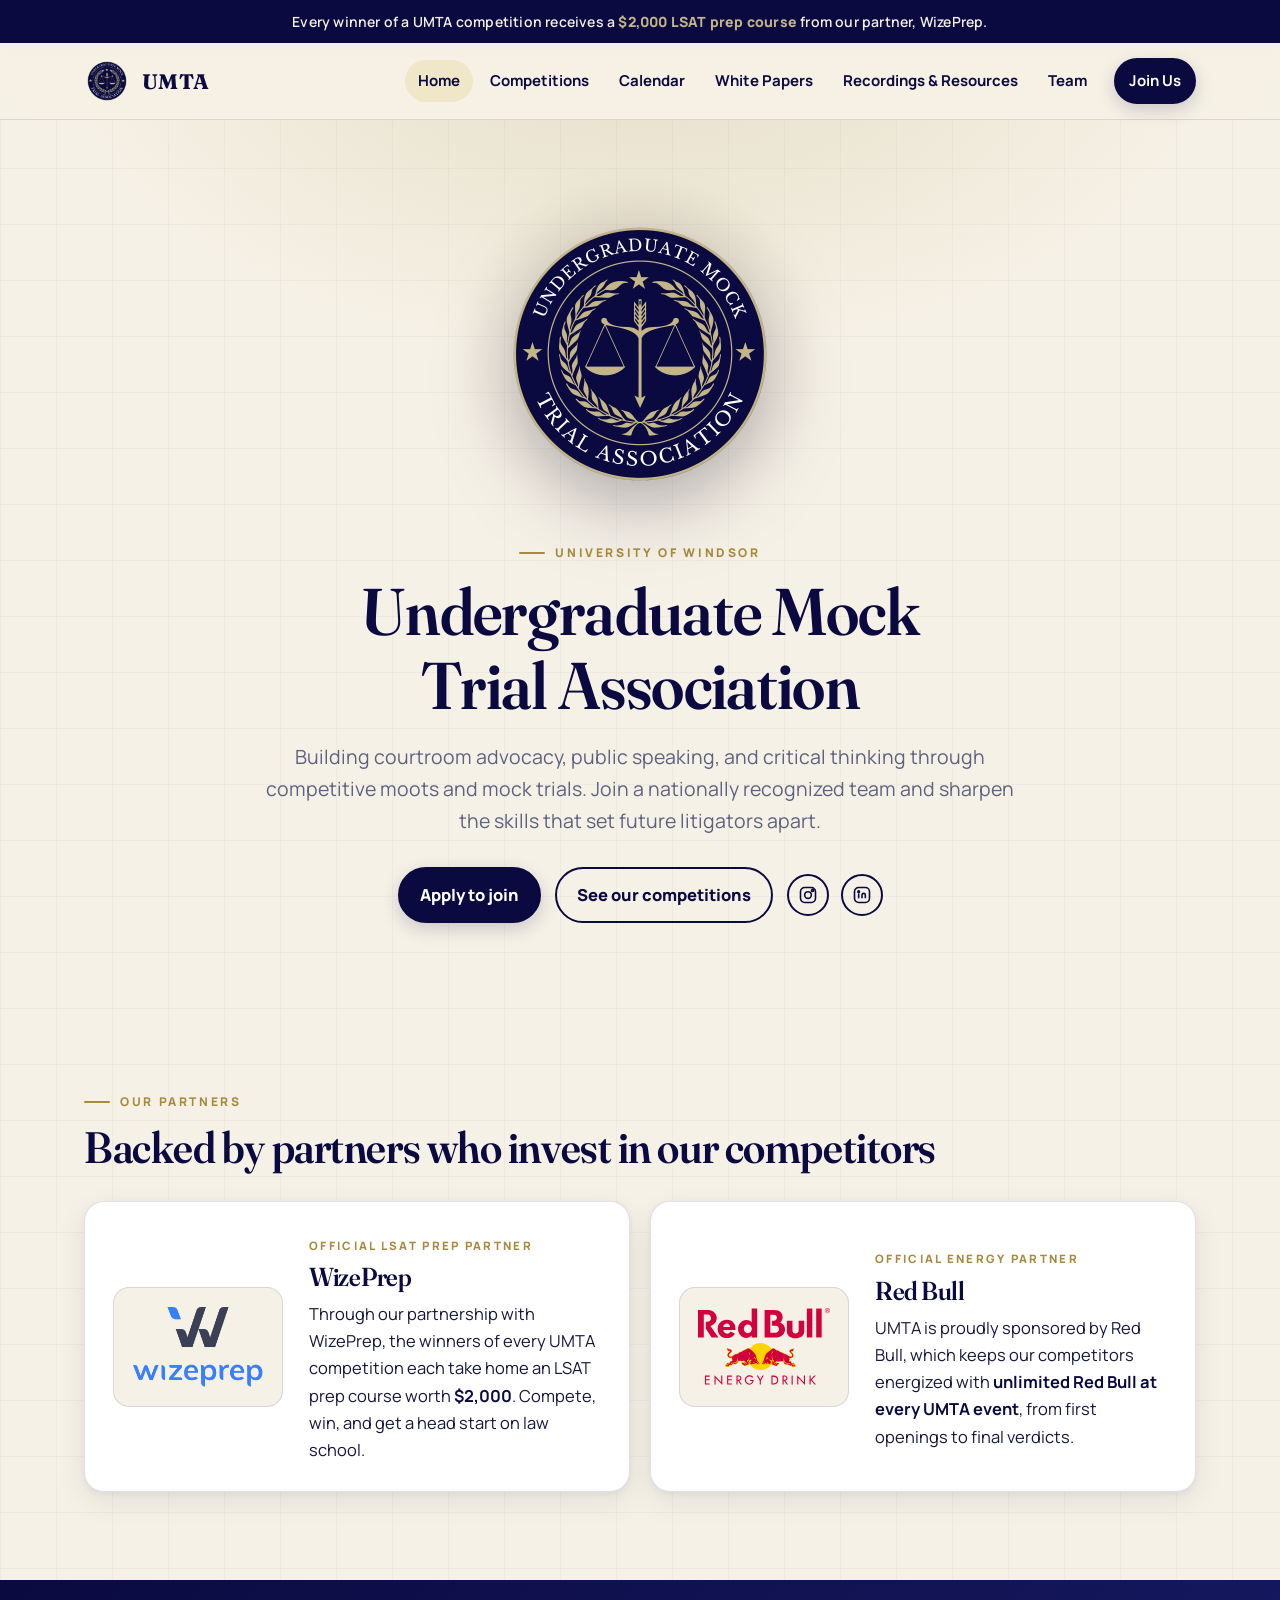
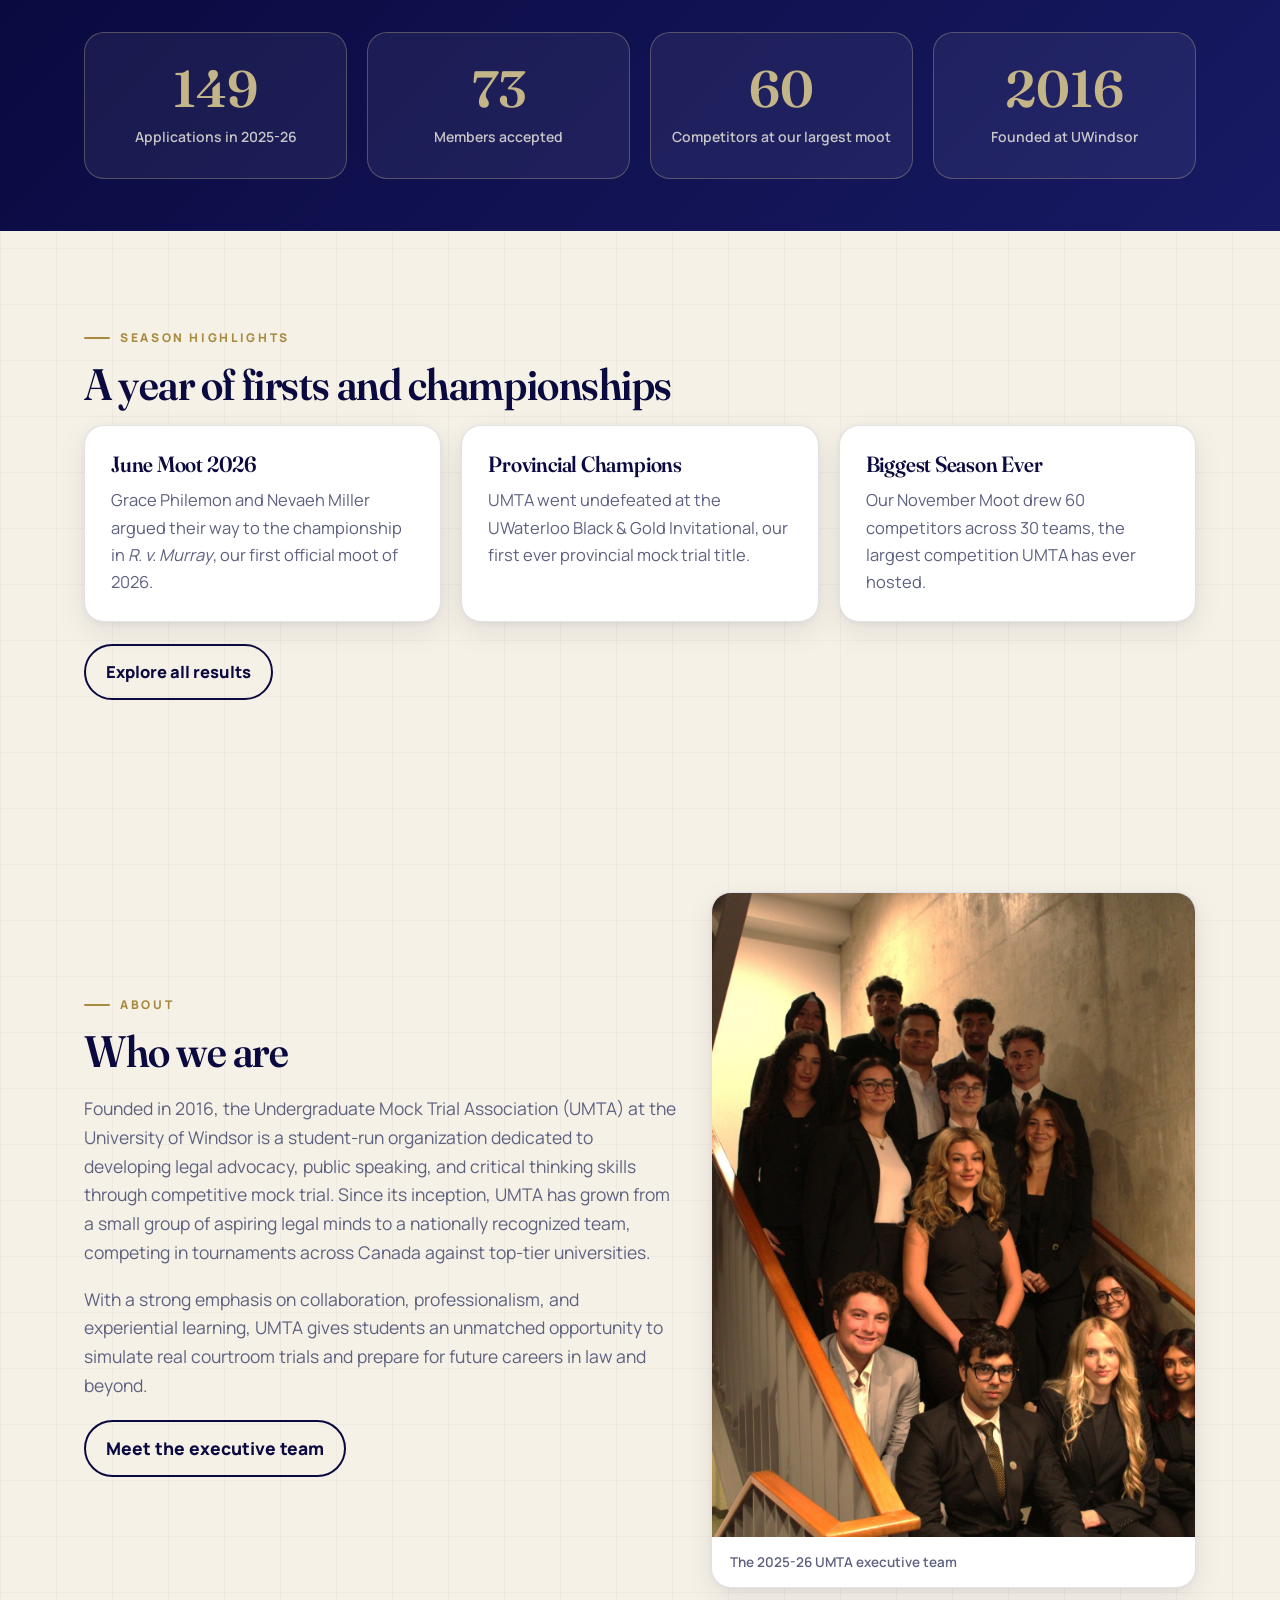
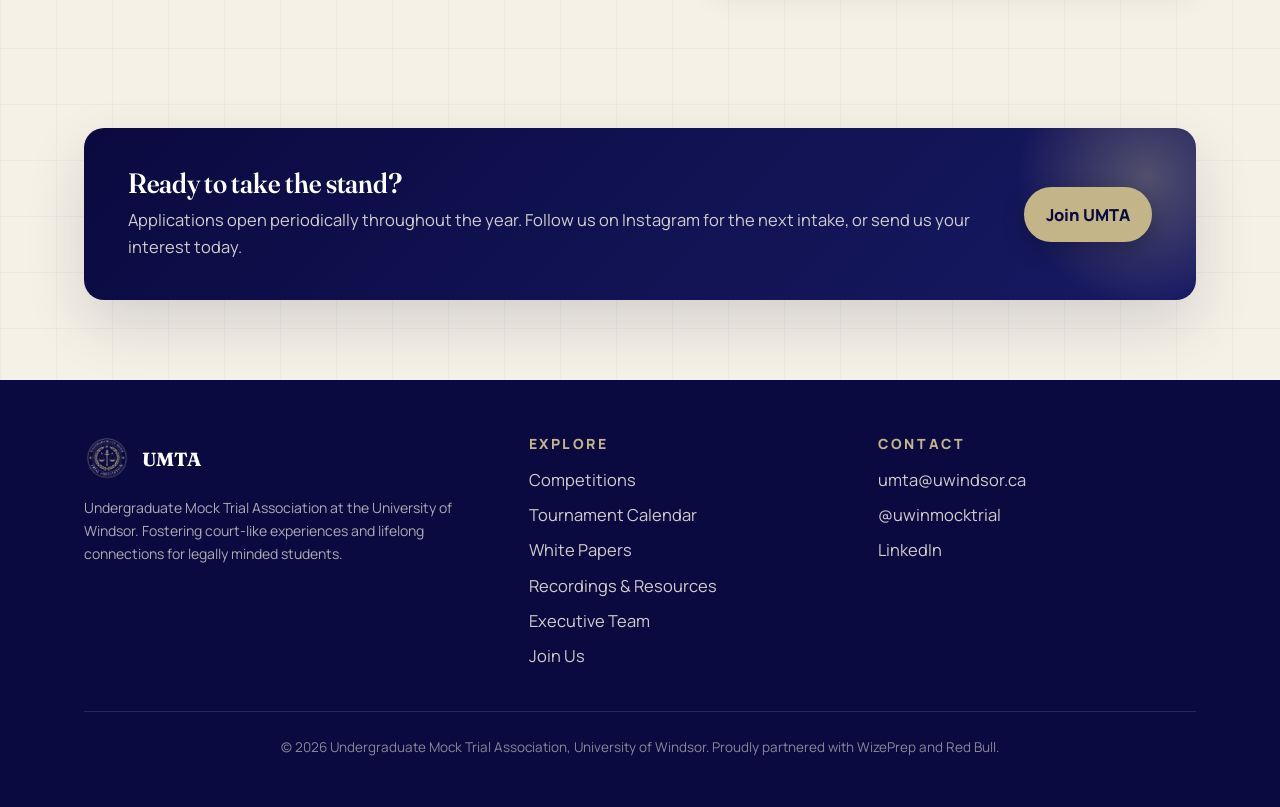
==== commit 3c312bc6: "Add Canada-wide undergraduate tournament calendar New Calendar page listing 18 undergraduate moot an" ====
--- a/UMTA/umta-vercel-site/index.html
+++ b/UMTA/umta-vercel-site/index.html
@@ -28,6 +28,7 @@
       <nav class="nav-links" aria-label="Primary navigation">
         <a href="index.html" class="active">Home</a>
         <a href="competitions.html">Competitions</a>
+        <a href="calendar.html">Calendar</a>
         <a href="white-papers.html">White Papers</a>
         <a href="resources.html">Recordings &amp; Resources</a>
         <a href="team.html">Team</a>
@@ -167,6 +168,7 @@
           <h4>Explore</h4>
           <ul>
             <li><a href="competitions.html">Competitions</a></li>
+            <li><a href="calendar.html">Tournament Calendar</a></li>
             <li><a href="white-papers.html">White Papers</a></li>
             <li><a href="resources.html">Recordings &amp; Resources</a></li>
             <li><a href="team.html">Executive Team</a></li>
--- a/UMTA/umta-vercel-site/styles.css
+++ b/UMTA/umta-vercel-site/styles.css
@@ -25,7 +25,13 @@
 *{box-sizing:border-box}
 html{scroll-behavior:smooth}
 body{
-  margin:0; color:var(--ink); background:var(--cream);
+  margin:0; color:var(--ink);
+  background-color:var(--cream);
+  /* faint hairline grid, site-wide */
+  background-image:
+    linear-gradient(rgba(10,10,64,.030) 1px, transparent 1px),
+    linear-gradient(90deg, rgba(10,10,64,.030) 1px, transparent 1px);
+  background-size:56px 56px;
   font-family: Manrope, system-ui, -apple-system, "Segoe UI", Roboto, Helvetica, Arial, sans-serif;
   line-height:1.65; font-size:16.5px;
   -webkit-font-smoothing:antialiased;
@@ -38,7 +44,7 @@
 .container{max-width:1160px; margin:0 auto; padding:0 24px}
 .section{padding:88px 0; position:relative}
 .section-tight{padding:52px 0}
-.band{background:var(--cream)}
+.band{background:transparent}
 .band-navy{background:linear-gradient(135deg, var(--navy) 0%, var(--navy-2) 100%); color:#f3efe3}
 .band-navy .eyebrow{color:var(--gold-2)}
 .band-navy h2{color:#fff}
@@ -104,26 +110,14 @@
 .menu-btn{display:none; background:none; border:1px solid var(--line); border-radius:10px; color:var(--navy); font-size:22px; padding:4px 12px; cursor:pointer}
 
 /* ---------- Page hero (inner pages) ---------- */
-.page-hero{padding:72px 0 16px}
+.page-hero{padding-top:72px; padding-bottom:16px}
 .page-hero h1{font-size:clamp(36px,5vw,58px); font-weight:600; margin:0 0 14px}
 .page-hero p{color:var(--muted); font-size:19px; max-width:72ch}
 
 /* ---------- Home hero: logo front and center ---------- */
 .hero{
   padding:84px 0 72px; text-align:center; position:relative; overflow:hidden;
-  background:
-    radial-gradient(900px 500px at 50% -10%, rgba(195,181,135,.32), transparent 65%),
-    var(--cream);
-}
-.hero::before{
-  /* faint hairline pattern for texture */
-  content:""; position:absolute; inset:0; pointer-events:none; opacity:.35;
-  background-image:
-    linear-gradient(rgba(10,10,64,.045) 1px, transparent 1px),
-    linear-gradient(90deg, rgba(10,10,64,.045) 1px, transparent 1px);
-  background-size:56px 56px;
-  mask-image:radial-gradient(ellipse at 50% 30%, #000 30%, transparent 75%);
-  -webkit-mask-image:radial-gradient(ellipse at 50% 30%, #000 30%, transparent 75%);
+  background:radial-gradient(900px 500px at 50% -10%, rgba(195,181,135,.32), transparent 65%);
 }
 .hero .container{position:relative}
 .hero-seal{
@@ -213,7 +207,9 @@
 .avatar{
   width:96px; height:96px; border-radius:50%; display:grid; place-items:center;
   background:linear-gradient(135deg, var(--navy), var(--navy-2)); border:3px solid var(--gold-2);
-}
+  overflow:hidden; flex-shrink:0;
+}
+.avatar img{width:100%; height:100%; object-fit:cover; border-radius:50%}
 .avatar span{font-weight:600; font-size:28px; color:var(--gold-2); font-family:Fraunces, serif}
 .role{color:var(--gold); font-weight:800; letter-spacing:.16em; text-transform:uppercase; font-size:11.5px}
 .person h3{margin:.3rem 0 .5rem; font-size:24px; font-weight:600}
@@ -330,3 +326,65 @@
   .footer-brand{justify-content:center}
   .social{justify-content:center}
 }
+
+/* ---------- Mobile: centre the page header on inner pages ---------- */
+@media (max-width: 768px){
+  .page-hero{text-align:center; padding-top:56px}
+  .page-hero .eyebrow{justify-content:center}
+  .page-hero p{margin-left:auto; margin-right:auto}
+}
+
+/* ---------- Tournament calendar ---------- */
+.cal-group{margin-bottom:46px}
+.cal-group > h3{
+  font-size:14px; letter-spacing:.16em; text-transform:uppercase; color:var(--gold);
+  font-family:Manrope, sans-serif; font-weight:800; margin:0 0 16px;
+  padding-bottom:10px; border-bottom:1px solid var(--line);
+}
+.cal-list{display:grid; gap:16px}
+.cal-item{
+  display:grid; grid-template-columns:104px 1fr 170px; gap:24px; align-items:center;
+  background:var(--paper); border:1px solid var(--line); border-radius:var(--radius);
+  padding:22px 26px; box-shadow:var(--shadow);
+  transition:transform .15s ease, box-shadow .15s ease;
+}
+.cal-item:hover{transform:translateY(-2px); box-shadow:var(--shadow-lg)}
+.cal-date{
+  background:linear-gradient(135deg, var(--navy), var(--navy-2)); color:#fff;
+  border-radius:14px; text-align:center; padding:12px 8px; border:2px solid var(--gold-2);
+}
+.cal-date .mon{display:block; font-size:11.5px; letter-spacing:.16em; text-transform:uppercase; color:var(--gold-2); font-weight:800}
+.cal-date .day{display:block; font-family:Fraunces, serif; font-size:26px; font-weight:600; line-height:1.15}
+.cal-date .yr{display:block; font-size:11.5px; color:rgba(243,239,227,.72); font-weight:600}
+.cal-date.tba{background:var(--gold-soft); border-color:var(--gold-2)}
+.cal-date.tba .mon{color:var(--gold)}
+.cal-date.tba .day{color:var(--navy); font-size:19px}
+.cal-date.tba .yr{color:var(--muted)}
+.cal-body h4{font-size:21px; margin:0 0 5px; font-weight:600}
+.cal-body .host{color:var(--muted); font-size:14.5px; margin:0 0 9px}
+.cal-body .note{color:var(--muted); font-size:14px; margin:9px 0 0}
+.cal-tags .badge{font-size:11px; padding:4px 11px; margin:0 6px 0 0}
+.cal-action{text-align:right}
+.cal-action .cta{padding:10px 18px; font-size:14.5px; width:100%; text-align:center}
+.cal-action .email{
+  display:block; font-size:13.5px; color:var(--muted); margin-top:9px; word-break:break-word;
+}
+.cal-action .email a{color:var(--navy); font-weight:700}
+.cal-soon{
+  display:inline-block; background:var(--navy); color:var(--gold-2); font-size:10.5px;
+  font-weight:800; letter-spacing:.14em; text-transform:uppercase; border-radius:999px;
+  padding:4px 11px; margin-bottom:8px;
+}
+.cal-intro{
+  background:var(--paper); border:1px solid var(--line); border-left:4px solid var(--gold-2);
+  border-radius:0 14px 14px 0; padding:20px 24px; margin-bottom:40px; box-shadow:var(--shadow);
+}
+.cal-intro p{margin:0; color:var(--muted); font-size:15px}
+.cal-intro p + p{margin-top:9px}
+
+@media (max-width: 1020px){
+  .cal-item{grid-template-columns:84px 1fr; gap:18px; padding:20px}
+  .cal-action{grid-column:1 / -1; text-align:left; margin-top:4px}
+  .cal-action .cta{width:auto}
+  .cal-date .day{font-size:22px}
+}
